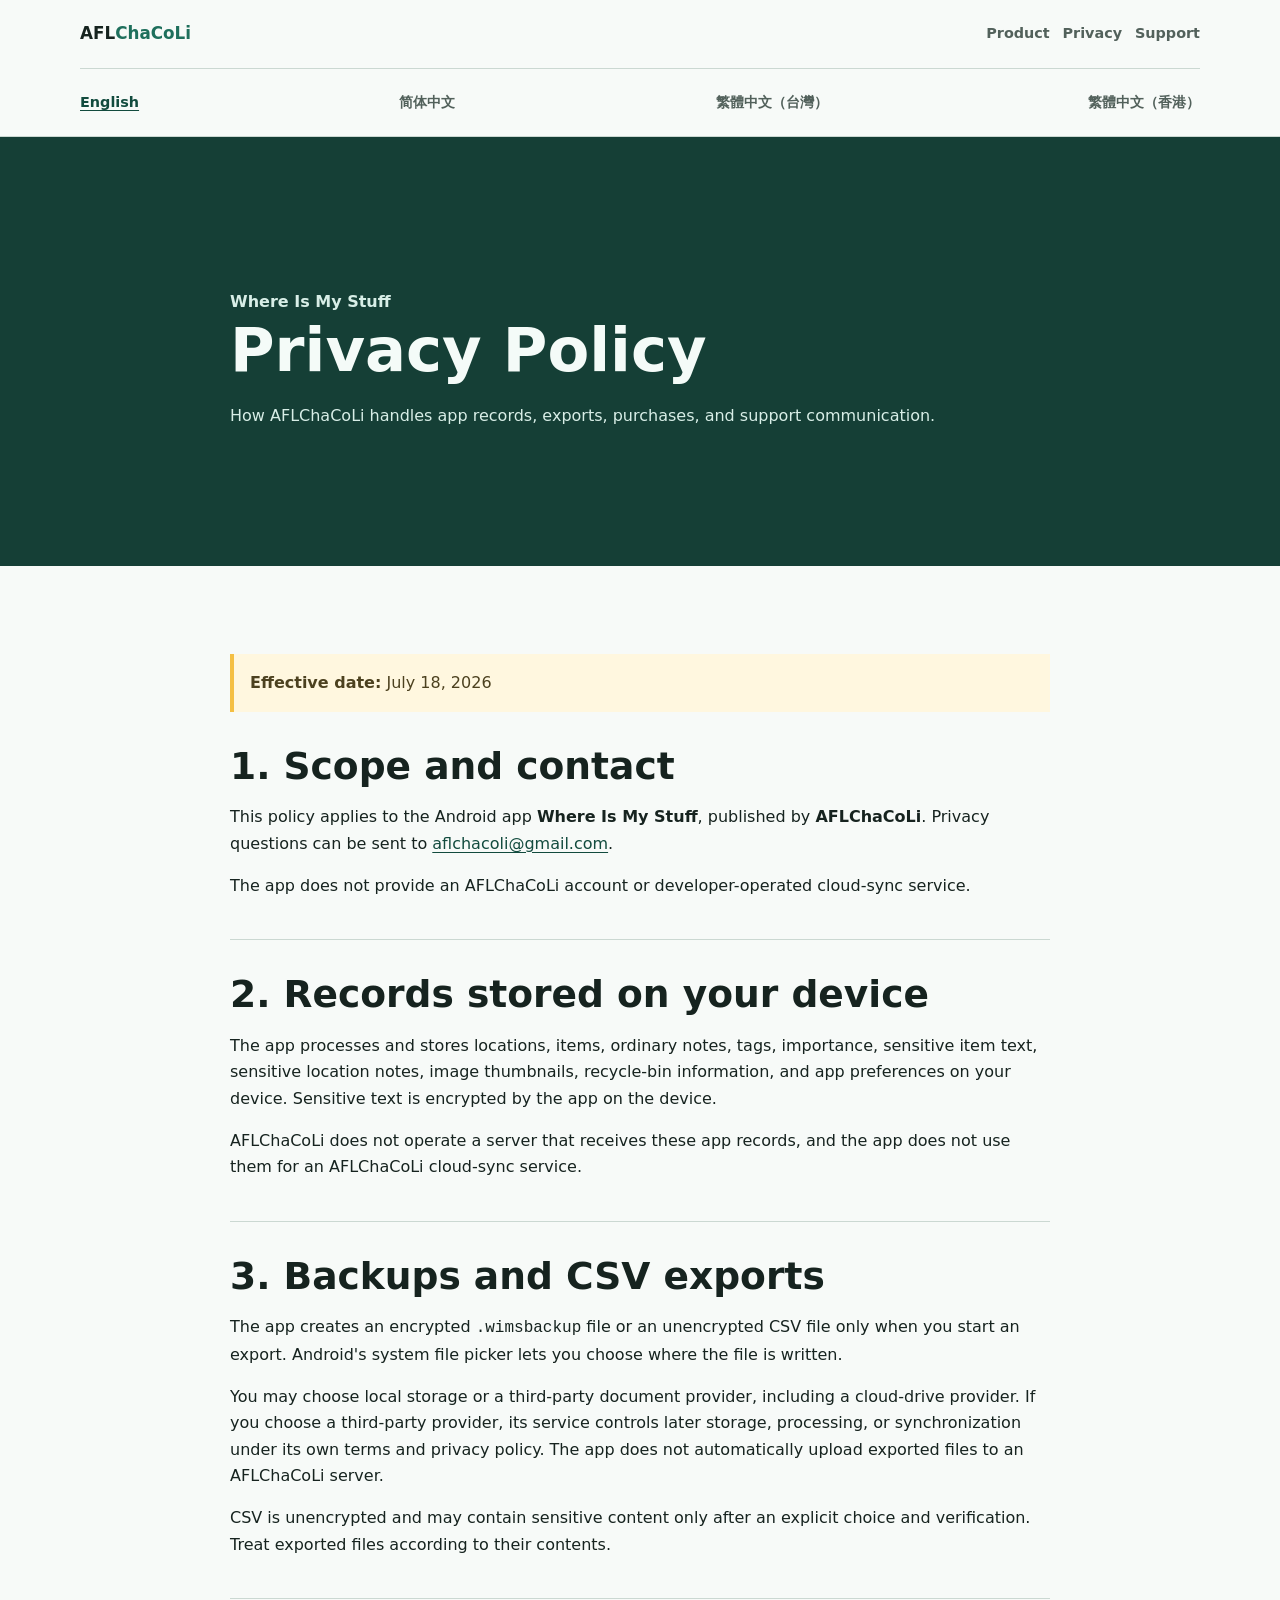
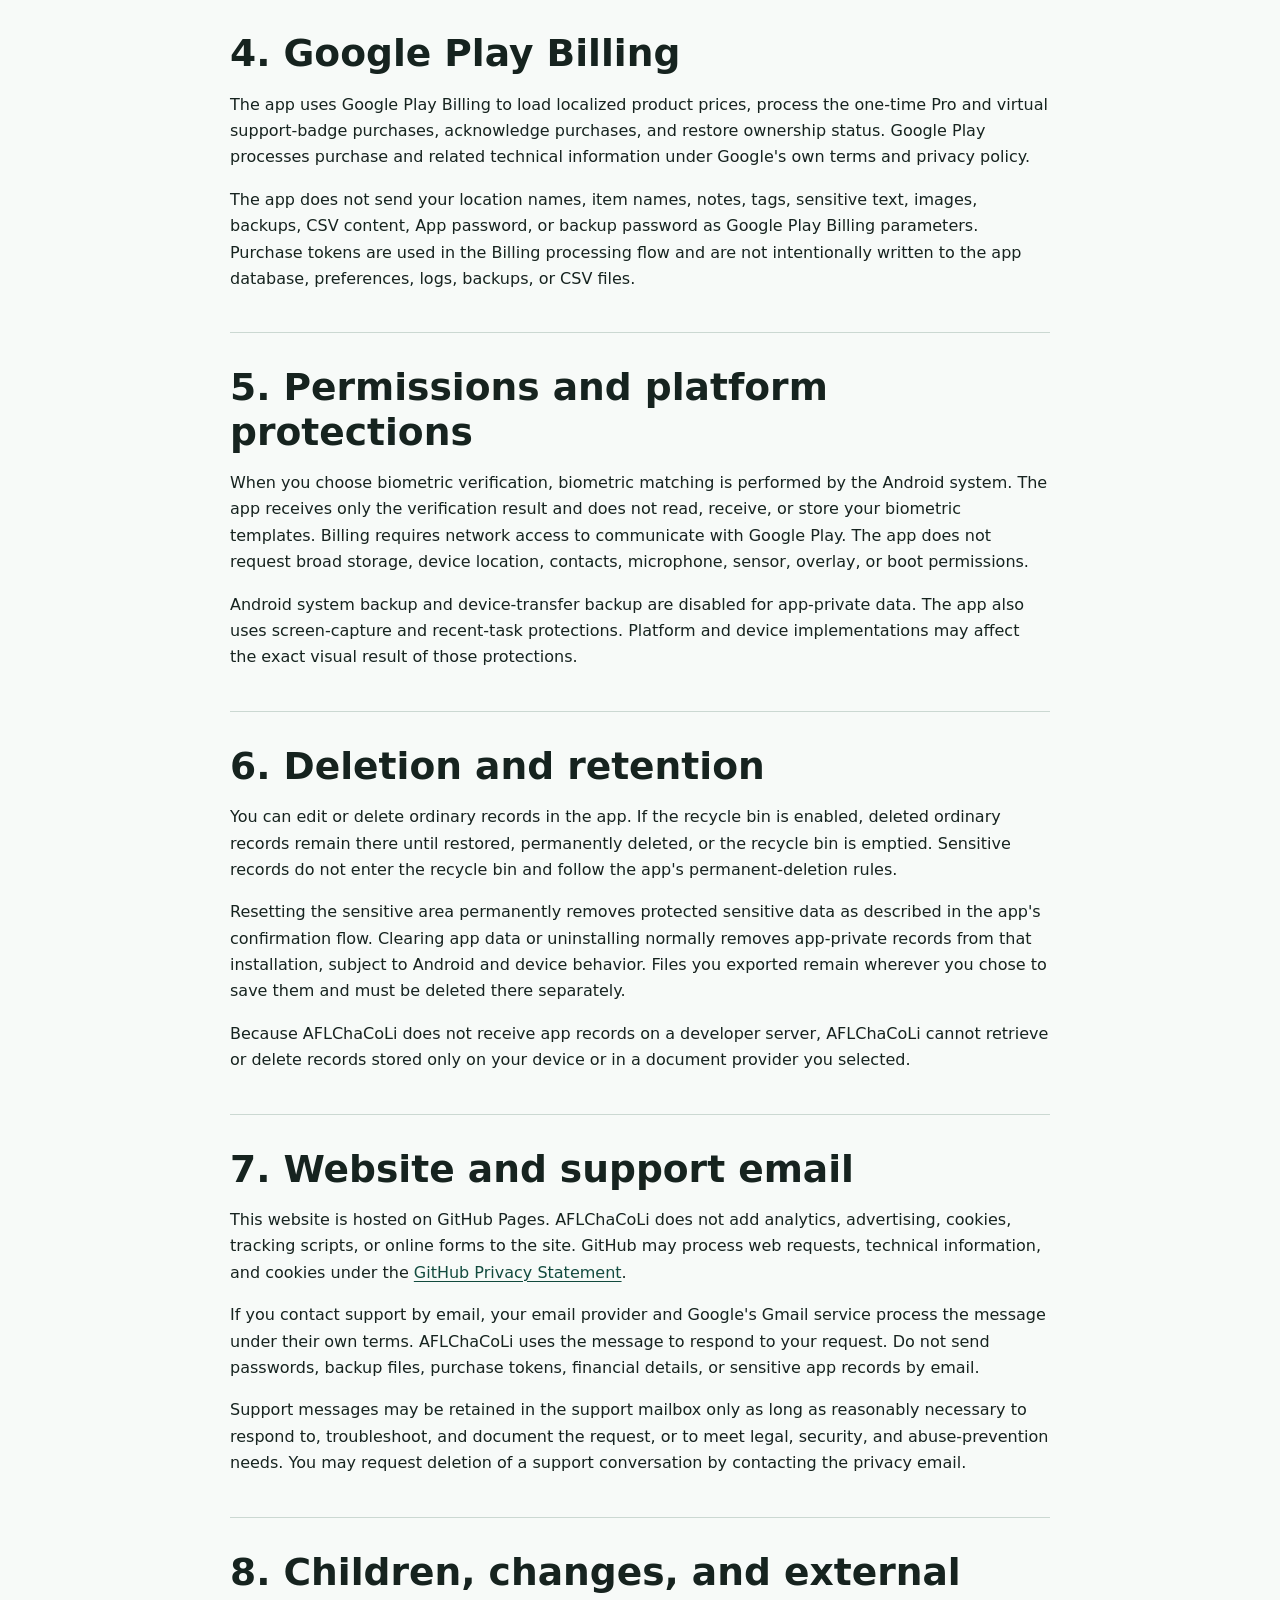
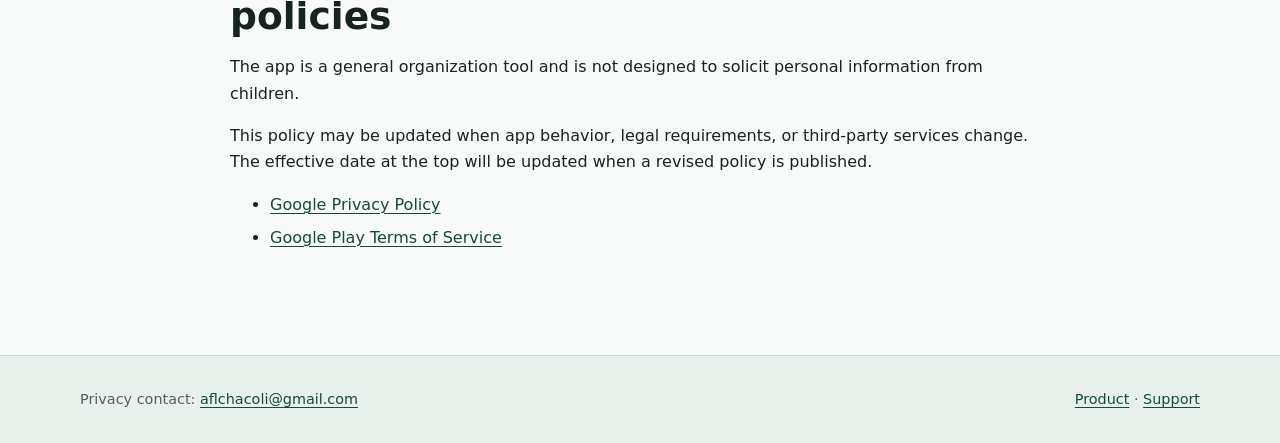
==== where-is-my-stuff/privacy/index.html @ 3d36f8be "site: publish AFLChaCoLi official website" ====
<!doctype html>
<html lang="en">
<head>
  <meta charset="utf-8">
  <meta name="viewport" content="width=device-width, initial-scale=1">
  <title>Privacy Policy — Where Is My Stuff</title>
  <meta name="description" content="Privacy policy for Where Is My Stuff by AFLChaCoLi.">
  <link rel="canonical" href="https://lzyfrank.github.io/aflchacoli/where-is-my-stuff/privacy/">
  <link rel="stylesheet" href="../../assets/site.css?v=20260718">
</head>
<body class="page">
  <article class="locale locale-en" id="en" lang="en">
    <a class="skip-link" href="#privacy-main-en">Skip to content</a>
    <header class="site-header"><div class="header-inner"><a class="wordmark" href="../../#en">AFL<span>ChaCoLi</span></a><nav class="site-nav" aria-label="Primary navigation"><a href="../#en">Product</a><a href="./#en">Privacy</a><a href="../support/#en">Support</a></nav></div><nav class="header-inner language-nav" aria-label="Language"><a href="#en" aria-current="true">English</a><a href="#zh-cn">简体中文</a><a href="#zh-tw">繁體中文（台灣）</a><a href="#zh-hk">繁體中文（香港）</a></nav></header>
    <main id="privacy-main-en" tabindex="-1"><div class="page-title"><div class="content narrow"><p class="eyebrow">Where Is My Stuff</p><h1>Privacy Policy</h1><p>How AFLChaCoLi handles app records, exports, purchases, and support communication.</p></div></div><div class="content narrow">
      <p class="policy-meta"><strong>Effective date:</strong> July 18, 2026</p>
      <section><h2>1. Scope and contact</h2><p>This policy applies to the Android app <strong>Where Is My Stuff</strong>, published by <strong>AFLChaCoLi</strong>. Privacy questions can be sent to <a href="mailto:aflchacoli@gmail.com">aflchacoli@gmail.com</a>.</p><p>The app does not provide an AFLChaCoLi account or developer-operated cloud-sync service.</p></section>
      <section><h2>2. Records stored on your device</h2><p>The app processes and stores locations, items, ordinary notes, tags, importance, sensitive item text, sensitive location notes, image thumbnails, recycle-bin information, and app preferences on your device. Sensitive text is encrypted by the app on the device.</p><p>AFLChaCoLi does not operate a server that receives these app records, and the app does not use them for an AFLChaCoLi cloud-sync service.</p></section>
      <section><h2>3. Backups and CSV exports</h2><p>The app creates an encrypted <code>.wimsbackup</code> file or an unencrypted CSV file only when you start an export. Android's system file picker lets you choose where the file is written.</p><p>You may choose local storage or a third-party document provider, including a cloud-drive provider. If you choose a third-party provider, its service controls later storage, processing, or synchronization under its own terms and privacy policy. The app does not automatically upload exported files to an AFLChaCoLi server.</p><p>CSV is unencrypted and may contain sensitive content only after an explicit choice and verification. Treat exported files according to their contents.</p></section>
      <section><h2>4. Google Play Billing</h2><p>The app uses Google Play Billing to load localized product prices, process the one-time Pro and virtual support-badge purchases, acknowledge purchases, and restore ownership status. Google Play processes purchase and related technical information under Google's own terms and privacy policy.</p><p>The app does not send your location names, item names, notes, tags, sensitive text, images, backups, CSV content, App password, or backup password as Google Play Billing parameters. Purchase tokens are used in the Billing processing flow and are not intentionally written to the app database, preferences, logs, backups, or CSV files.</p></section>
      <section><h2>5. Permissions and platform protections</h2><p>When you choose biometric verification, biometric matching is performed by the Android system. The app receives only the verification result and does not read, receive, or store your biometric templates. Billing requires network access to communicate with Google Play. The app does not request broad storage, device location, contacts, microphone, sensor, overlay, or boot permissions.</p><p>Android system backup and device-transfer backup are disabled for app-private data. The app also uses screen-capture and recent-task protections. Platform and device implementations may affect the exact visual result of those protections.</p></section>
      <section><h2>6. Deletion and retention</h2><p>You can edit or delete ordinary records in the app. If the recycle bin is enabled, deleted ordinary records remain there until restored, permanently deleted, or the recycle bin is emptied. Sensitive records do not enter the recycle bin and follow the app's permanent-deletion rules.</p><p>Resetting the sensitive area permanently removes protected sensitive data as described in the app's confirmation flow. Clearing app data or uninstalling normally removes app-private records from that installation, subject to Android and device behavior. Files you exported remain wherever you chose to save them and must be deleted there separately.</p><p>Because AFLChaCoLi does not receive app records on a developer server, AFLChaCoLi cannot retrieve or delete records stored only on your device or in a document provider you selected.</p></section>
      <section><h2>7. Website and support email</h2><p>This website is hosted on GitHub Pages. AFLChaCoLi does not add analytics, advertising, cookies, tracking scripts, or online forms to the site. GitHub may process web requests, technical information, and cookies under the <a href="https://docs.github.com/en/site-policy/privacy-policies/github-general-privacy-statement">GitHub Privacy Statement</a>.</p><p>If you contact support by email, your email provider and Google's Gmail service process the message under their own terms. AFLChaCoLi uses the message to respond to your request. Do not send passwords, backup files, purchase tokens, financial details, or sensitive app records by email.</p><p>Support messages may be retained in the support mailbox only as long as reasonably necessary to respond to, troubleshoot, and document the request, or to meet legal, security, and abuse-prevention needs. You may request deletion of a support conversation by contacting the privacy email.</p></section>
      <section><h2>8. Children, changes, and external policies</h2><p>The app is a general organization tool and is not designed to solicit personal information from children.</p><p>This policy may be updated when app behavior, legal requirements, or third-party services change. The effective date at the top will be updated when a revised policy is published.</p><ul><li><a href="https://policies.google.com/privacy">Google Privacy Policy</a></li><li><a href="https://play.google.com/about/play-terms/">Google Play Terms of Service</a></li></ul></section>
    </div></main>
    <footer class="site-footer"><div class="footer-inner"><p>Privacy contact: <a href="mailto:aflchacoli@gmail.com">aflchacoli@gmail.com</a></p><p><a href="../#en">Product</a> · <a href="../support/#en">Support</a></p></div></footer>
  </article>

  <article class="locale" id="zh-cn" lang="zh-CN">
    <a class="skip-link" href="#privacy-main-zh-cn">跳到正文</a>
    <header class="site-header"><div class="header-inner"><a class="wordmark" href="../../#zh-cn">AFL<span>ChaCoLi</span></a><nav class="site-nav" aria-label="主导航"><a href="../#zh-cn">产品</a><a href="./#zh-cn">隐私政策</a><a href="../support/#zh-cn">支持</a></nav></div><nav class="header-inner language-nav" aria-label="语言"><a href="#en">English</a><a href="#zh-cn" aria-current="true">简体中文</a><a href="#zh-tw">繁體中文（台灣）</a><a href="#zh-hk">繁體中文（香港）</a></nav></header>
    <main id="privacy-main-zh-cn" tabindex="-1"><div class="page-title"><div class="content narrow"><p class="eyebrow">东西放哪了</p><h1>隐私政策</h1><p>AFLChaCoLi 如何处理 App 记录、文件导出、购买和支持邮件。</p></div></div><div class="content narrow">
      <p class="policy-meta"><strong>生效日期：</strong>2026 年 7 月 18 日</p>
      <section><h2>1. 适用范围与联系方式</h2><p>本政策适用于由 <strong>AFLChaCoLi</strong> 发布的 Android App <strong>“东西放哪了”</strong>。隐私问题请发送至 <a href="mailto:aflchacoli@gmail.com">aflchacoli@gmail.com</a>。</p><p>本 App 不提供 AFLChaCoLi 账号或开发者自建云同步服务。</p></section>
      <section><h2>2. 保存在设备上的记录</h2><p>App 在你的设备上处理和保存位置、条目、普通备注、标签、重要程度、敏感条目正文、敏感位置备注、图片缩略图、回收站信息和 App 偏好。敏感文字由 App 在设备上加密。</p><p>AFLChaCoLi 不运营用于接收这些 App 记录的服务器，App 也不会将这些记录用于 AFLChaCoLi 自有云同步。</p></section>
      <section><h2>3. 备份与 CSV 导出</h2><p>只有在你主动发起导出时，App 才会创建加密的 <code>.wimsbackup</code> 文件或未加密的 CSV 文件，并通过 Android 系统文件选择器让你指定保存位置。</p><p>你可以选择本机存储，也可以选择云盘等第三方文档提供程序。选择第三方提供程序后，文件后续的保存、处理或同步由该服务按照其条款和隐私政策负责。App 不会自动将导出文件上传到 AFLChaCoLi 服务器。</p><p>CSV 未加密；只有在你主动选择并完成验证后，CSV 才可能包含敏感内容。请根据文件内容妥善保管。</p></section>
      <section><h2>4. Google Play Billing</h2><p>App 使用 Google Play Billing 查询本地化商品价格、处理 Pro 和虚拟支持徽章的一次性购买、确认购买以及恢复所有权。购买和相关技术信息由 Google Play 按照 Google 自身条款和隐私政策处理。</p><p>App 不会把位置名称、条目名称、备注、标签、敏感文字、图片、备份、CSV、App 密码或备份密码作为 Google Play Billing 参数发送。purchase token 仅用于 Billing 处理流程，不会被 App 主动写入数据库、偏好、日志、备份或 CSV。</p></section>
      <section><h2>5. 权限与平台保护</h2><p>当你选择生物识别验证时，生物特征匹配由 Android 系统处理。App 只接收验证结果，不读取、接收或保存你的生物特征模板。Billing 需要网络连接与 Google Play 通信。App 不请求全盘存储、设备位置、通讯录、麦克风、传感器、悬浮窗或开机启动权限。</p><p>App 私有数据的 Android 系统备份和设备转移备份已关闭。App 也使用屏幕捕获和最近任务保护；具体视觉效果可能受到 Android 和设备实现影响。</p></section>
      <section><h2>6. 删除与保留</h2><p>你可以在 App 内编辑或删除普通记录。启用回收站时，已删除普通记录会保留到恢复、永久删除或清空回收站。敏感记录不进入回收站，并遵循 App 当前的永久删除规则。</p><p>重置敏感区会按照确认流程永久移除受保护的敏感数据。清除 App 数据或卸载 App 通常会移除该安装中的 App 私有记录，具体仍受 Android 和设备行为影响。已导出的文件会继续保存在你选择的位置，需要在对应位置单独删除。</p><p>由于 AFLChaCoLi 不在开发者服务器接收 App 记录，因此无法读取或删除只保存在你的设备或所选文档提供程序中的记录。</p></section>
      <section><h2>7. 网站与支持邮件</h2><p>本网站托管于 GitHub Pages。AFLChaCoLi 不在网站中添加分析工具、广告、Cookie、追踪脚本或在线表单。GitHub 可能按照 <a href="https://docs.github.com/en/site-policy/privacy-policies/github-general-privacy-statement">GitHub 隐私声明</a>处理网页请求、技术信息和 Cookie。</p><p>如果你通过邮件联系支持，你的邮件服务商和 Google 的 Gmail 服务会按照各自条款处理邮件。AFLChaCoLi 仅将邮件用于回复请求。请不要通过邮件发送密码、备份文件、purchase token、财务资料或敏感 App 记录。</p><p>支持邮件可能仅在合理必要的期限内保留在支持邮箱中，用于回复、排查和记录该请求，或满足法律、安全及防止滥用方面的需要。你可以通过隐私联系邮箱申请删除支持邮件会话。</p></section>
      <section><h2>8. 儿童、政策更新与外部政策</h2><p>本 App 是通用整理工具，不用于主动收集儿童个人信息。</p><p>当 App 行为、法律要求或第三方服务发生变化时，本政策可能更新；发布修订版时会同步更新生效日期。</p><ul><li><a href="https://policies.google.com/privacy">Google 隐私权政策</a></li><li><a href="https://play.google.com/about/play-terms/">Google Play 服务条款</a></li></ul></section>
    </div></main><footer class="site-footer"><div class="footer-inner"><p>隐私联系：<a href="mailto:aflchacoli@gmail.com">aflchacoli@gmail.com</a></p><p><a href="../#zh-cn">产品</a> · <a href="../support/#zh-cn">支持</a></p></div></footer>
  </article>

  <article class="locale" id="zh-tw" lang="zh-TW">
    <a class="skip-link" href="#privacy-main-zh-tw">跳至主要內容</a>
    <header class="site-header"><div class="header-inner"><a class="wordmark" href="../../#zh-tw">AFL<span>ChaCoLi</span></a><nav class="site-nav" aria-label="主要導覽"><a href="../#zh-tw">產品</a><a href="./#zh-tw">隱私權政策</a><a href="../support/#zh-tw">支援</a></nav></div><nav class="header-inner language-nav" aria-label="語言"><a href="#en">English</a><a href="#zh-cn">简体中文</a><a href="#zh-tw" aria-current="true">繁體中文（台灣）</a><a href="#zh-hk">繁體中文（香港）</a></nav></header>
    <main id="privacy-main-zh-tw" tabindex="-1"><div class="page-title"><div class="content narrow"><p class="eyebrow">東西放哪了</p><h1>隱私權政策</h1><p>AFLChaCoLi 如何處理 App 記錄、檔案匯出、購買與支援郵件。</p></div></div><div class="content narrow">
      <p class="policy-meta"><strong>生效日期：</strong>2026 年 7 月 18 日</p>
      <section><h2>1. 適用範圍與聯絡方式</h2><p>本政策適用於由 <strong>AFLChaCoLi</strong> 發布的 Android App <strong>「東西放哪了」</strong>。隱私問題請寄至 <a href="mailto:aflchacoli@gmail.com">aflchacoli@gmail.com</a>。</p><p>本 App 不提供 AFLChaCoLi 帳號或開發者自建雲端同步服務。</p></section>
      <section><h2>2. 儲存於裝置上的記錄</h2><p>App 在你的裝置上處理及儲存位置、項目、一般備註、標籤、重要程度、敏感項目文字、敏感位置備註、圖片縮圖、回收筒資訊與 App 偏好。敏感文字由 App 在裝置上加密。</p><p>AFLChaCoLi 不營運用來接收這些 App 記錄的伺服器，App 也不會將記錄用於 AFLChaCoLi 自有雲端同步。</p></section>
      <section><h2>3. 備份與 CSV 匯出</h2><p>僅在你主動開始匯出時，App 才會建立加密的 <code>.wimsbackup</code> 檔案或未加密的 CSV，並透過 Android 系統檔案選擇器讓你指定儲存位置。</p><p>你可以選擇本機儲存空間或雲端硬碟等第三方文件提供者。選擇第三方提供者後，檔案後續的儲存、處理或同步由該服務依其條款與隱私權政策負責。App 不會自動把匯出檔案上傳至 AFLChaCoLi 伺服器。</p><p>CSV 未加密；只有在你主動選擇並完成驗證後，才可能包含敏感內容。請依檔案內容妥善保管。</p></section>
      <section><h2>4. Google Play Billing</h2><p>App 使用 Google Play Billing 查詢在地化商品價格、處理 Pro 與虛擬支援徽章的一次性購買、確認購買及恢復所有權。購買與相關技術資訊由 Google Play 依 Google 自身條款與隱私權政策處理。</p><p>App 不會將位置名稱、項目名稱、備註、標籤、敏感文字、圖片、備份、CSV、App 密碼或備份密碼作為 Google Play Billing 參數傳送。purchase token 僅用於 Billing 處理流程，不會由 App 主動寫入資料庫、偏好、日誌、備份或 CSV。</p></section>
      <section><h2>5. 權限與平台保護</h2><p>當你選擇生物辨識驗證時，生物特徵比對由 Android 系統處理。App 僅接收驗證結果，不會讀取、接收或儲存你的生物特徵範本。Billing 需要網路連線與 Google Play 通訊。App 不要求完整儲存空間、裝置位置、聯絡人、麥克風、感測器、浮動視窗或開機啟動權限。</p><p>App 私有資料的 Android 系統備份與裝置轉移備份已停用。App 也使用螢幕擷取與最近任務保護；實際視覺結果可能受到 Android 與裝置實作影響。</p></section>
      <section><h2>6. 刪除與保留</h2><p>你可以在 App 內編輯或刪除一般記錄。啟用回收筒時，已刪除的一般記錄會保留至恢復、永久刪除或清空回收筒。敏感記錄不會進入回收筒，並依 App 現有永久刪除規則處理。</p><p>重設敏感區會依確認流程永久移除受保護的敏感資料。清除 App 資料或解除安裝通常會移除該安裝中的 App 私有記錄，仍以 Android 與裝置行為為準。已匯出的檔案會保留在你選擇的位置，必須另外刪除。</p><p>由於 AFLChaCoLi 不在開發者伺服器接收 App 記錄，因此無法讀取或刪除僅儲存在你的裝置或所選文件提供者中的記錄。</p></section>
      <section><h2>7. 網站與支援郵件</h2><p>本網站託管於 GitHub Pages。AFLChaCoLi 不在網站中加入分析工具、廣告、Cookie、追蹤指令碼或線上表單。GitHub 可能依 <a href="https://docs.github.com/en/site-policy/privacy-policies/github-general-privacy-statement">GitHub 隱私權聲明</a>處理網頁請求、技術資訊與 Cookie。</p><p>若你透過電子郵件聯絡支援，你的郵件服務商與 Google 的 Gmail 服務會依各自條款處理郵件。AFLChaCoLi 僅將郵件用於回覆要求。請勿透過郵件傳送密碼、備份檔、purchase token、財務資料或敏感 App 記錄。</p><p>支援郵件可能僅在合理必要的期間內保留於支援信箱，用於回覆、排除問題及記錄該要求，或滿足法律、安全與防止濫用的需要。你可以透過隱私聯絡信箱要求刪除支援郵件往來。</p></section>
      <section><h2>8. 兒童、政策更新與外部政策</h2><p>本 App 是一般整理工具，不用於主動蒐集兒童個人資訊。</p><p>當 App 行為、法律要求或第三方服務變更時，本政策可能更新；發布修訂版本時會同步更新生效日期。</p><ul><li><a href="https://policies.google.com/privacy">Google 隱私權政策</a></li><li><a href="https://play.google.com/about/play-terms/">Google Play 服務條款</a></li></ul></section>
    </div></main><footer class="site-footer"><div class="footer-inner"><p>隱私聯絡：<a href="mailto:aflchacoli@gmail.com">aflchacoli@gmail.com</a></p><p><a href="../#zh-tw">產品</a> · <a href="../support/#zh-tw">支援</a></p></div></footer>
  </article>

  <article class="locale" id="zh-hk" lang="zh-HK">
    <a class="skip-link" href="#privacy-main-zh-hk">跳至主要內容</a>
    <header class="site-header"><div class="header-inner"><a class="wordmark" href="../../#zh-hk">AFL<span>ChaCoLi</span></a><nav class="site-nav" aria-label="主要導覽"><a href="../#zh-hk">產品</a><a href="./#zh-hk">私隱政策</a><a href="../support/#zh-hk">支援</a></nav></div><nav class="header-inner language-nav" aria-label="語言"><a href="#en">English</a><a href="#zh-cn">简体中文</a><a href="#zh-tw">繁體中文（台灣）</a><a href="#zh-hk" aria-current="true">繁體中文（香港）</a></nav></header>
    <main id="privacy-main-zh-hk" tabindex="-1"><div class="page-title"><div class="content narrow"><p class="eyebrow">東西放哪了</p><h1>私隱政策</h1><p>AFLChaCoLi 如何處理 App 記錄、檔案匯出、購買及支援電郵。</p></div></div><div class="content narrow">
      <p class="policy-meta"><strong>生效日期：</strong>2026 年 7 月 18 日</p>
      <section><h2>1. 適用範圍及聯絡方式</h2><p>本政策適用於由 <strong>AFLChaCoLi</strong> 發佈的 Android App <strong>「東西放哪了」</strong>。私隱問題請電郵至 <a href="mailto:aflchacoli@gmail.com">aflchacoli@gmail.com</a>。</p><p>本 App 不提供 AFLChaCoLi 帳戶或開發者自建雲端同步服務。</p></section>
      <section><h2>2. 儲存於裝置上的記錄</h2><p>App 在你的裝置上處理及儲存位置、項目、一般備註、標籤、重要程度、敏感項目文字、敏感位置備註、圖片縮圖、回收站資料及 App 偏好。敏感文字由 App 在裝置上加密。</p><p>AFLChaCoLi 不營運用作接收這些 App 記錄的伺服器，App 亦不會將記錄用作 AFLChaCoLi 自有雲端同步。</p></section>
      <section><h2>3. 備份及 CSV 匯出</h2><p>只在你主動開始匯出時，App 才會建立加密的 <code>.wimsbackup</code> 檔案或未加密的 CSV，並透過 Android 系統檔案選擇器讓你指定儲存位置。</p><p>你可以選擇本機儲存空間或雲端硬碟等第三方文件提供者。選擇第三方提供者後，檔案其後的儲存、處理或同步由該服務按其條款及私隱政策負責。App 不會自動把匯出檔案上載至 AFLChaCoLi 伺服器。</p><p>CSV 並未加密；只有在你主動選擇並完成驗證後，才可能包含敏感內容。請按檔案內容妥善保管。</p></section>
      <section><h2>4. Google Play Billing</h2><p>App 使用 Google Play Billing 查詢本地化商品價格、處理 Pro 及虛擬支援徽章的一次性購買、確認購買及恢復所有權。購買及相關技術資料由 Google Play 按 Google 自身條款及私隱政策處理。</p><p>App 不會將位置名稱、項目名稱、備註、標籤、敏感文字、圖片、備份、CSV、App 密碼或備份密碼作為 Google Play Billing 參數傳送。purchase token 只用於 Billing 處理流程，不會由 App 主動寫入資料庫、偏好、日誌、備份或 CSV。</p></section>
      <section><h2>5. 權限及平台保護</h2><p>當你選擇生物識別驗證時，生物特徵比對由 Android 系統處理。App 只接收驗證結果，不會讀取、接收或儲存你的生物特徵範本。Billing 需要網絡連線與 Google Play 通訊。App 不要求完整儲存空間、裝置位置、聯絡人、咪高峰、感應器、浮動視窗或開機啟動權限。</p><p>App 私有資料的 Android 系統備份及裝置轉移備份已停用。App 亦使用螢幕擷取及最近任務保護；實際視覺結果可能受 Android 及裝置實作影響。</p></section>
      <section><h2>6. 刪除及保留</h2><p>你可以在 App 內編輯或刪除一般記錄。啟用回收站時，已刪除的一般記錄會保留至恢復、永久刪除或清空回收站。敏感記錄不會進入回收站，並按 App 現有永久刪除規則處理。</p><p>重設敏感區會按確認流程永久移除受保護的敏感資料。清除 App 資料或解除安裝一般會移除該安裝中的 App 私有記錄，仍以 Android 及裝置行為為準。已匯出的檔案會保留在你選擇的位置，必須另外刪除。</p><p>由於 AFLChaCoLi 不在開發者伺服器接收 App 記錄，因此無法讀取或刪除只儲存在你的裝置或所選文件提供者中的記錄。</p></section>
      <section><h2>7. 網站及支援電郵</h2><p>本網站託管於 GitHub Pages。AFLChaCoLi 不在網站加入分析工具、廣告、Cookie、追蹤程式或網上表格。GitHub 可能按 <a href="https://docs.github.com/en/site-policy/privacy-policies/github-general-privacy-statement">GitHub 私隱聲明</a>處理網頁請求、技術資料及 Cookie。</p><p>如你透過電郵聯絡支援，你的電郵服務商及 Google 的 Gmail 服務會按各自條款處理郵件。AFLChaCoLi 只會將郵件用作回覆要求。請勿透過電郵傳送密碼、備份檔、purchase token、財務資料或敏感 App 記錄。</p><p>支援電郵可能只會在合理所需的期間內保留於支援郵箱，用作回覆、排查及記錄該要求，或滿足法律、安全及防止濫用的需要。你可以透過私隱聯絡電郵要求刪除支援電郵對話。</p></section>
      <section><h2>8. 兒童、政策更新及外部政策</h2><p>本 App 是一般整理工具，不用作主動收集兒童個人資料。</p><p>當 App 行為、法律要求或第三方服務變更時，本政策可能更新；發佈修訂版本時會同步更新生效日期。</p><ul><li><a href="https://policies.google.com/privacy">Google 私隱政策</a></li><li><a href="https://play.google.com/about/play-terms/">Google Play 服務條款</a></li></ul></section>
    </div></main><footer class="site-footer"><div class="footer-inner"><p>私隱聯絡：<a href="mailto:aflchacoli@gmail.com">aflchacoli@gmail.com</a></p><p><a href="../#zh-hk">產品</a> · <a href="../support/#zh-hk">支援</a></p></div></footer>
  </article>
</body>
</html>
---- assets/site.css ----
:root {
  color-scheme: light;
  --ink: #16231f;
  --muted: #52615b;
  --brand: #1e6f5c;
  --brand-strong: #124b3e;
  --brand-soft: #d9f0e8;
  --surface: #ffffff;
  --surface-alt: #eef5f2;
  --line: #cbd8d2;
  --accent: #f4bf43;
  --sensitive: #6e5a92;
  --danger: #a92626;
  --shadow: 0 12px 32px rgba(16, 54, 44, 0.13);
}

* {
  box-sizing: border-box;
}

html {
  scroll-behavior: smooth;
}

body {
  margin: 0;
  background: #f7faf8;
  color: var(--ink);
  font-family: Inter, ui-sans-serif, system-ui, -apple-system, BlinkMacSystemFont, "Segoe UI", sans-serif;
  font-size: 16px;
  line-height: 1.65;
  letter-spacing: 0;
}

a {
  color: var(--brand-strong);
  text-decoration-thickness: 1px;
  text-underline-offset: 0.2em;
}

a:hover {
  color: var(--brand);
}

img {
  display: block;
  max-width: 100%;
}

.skip-link {
  position: absolute;
  top: -5rem;
  left: 1rem;
  z-index: 10;
  background: var(--surface);
  padding: 0.65rem 0.9rem;
  border: 2px solid var(--brand);
}

.skip-link:focus {
  top: 1rem;
}

.locale {
  display: none;
}

.locale-en {
  display: block;
}

.locale:target {
  display: block;
}

.locale:has(> main:target) {
  display: block;
}

.page:has(.locale:target) .locale-en:not(:target) {
  display: none;
}

.page:has(.locale > main:target) .locale-en:not(:has(> main:target)) {
  display: none;
}

.site-header {
  background: rgba(247, 250, 248, 0.96);
  border-bottom: 1px solid var(--line);
}

.header-inner,
.content,
.footer-inner {
  width: min(1120px, calc(100% - 2rem));
  margin-inline: auto;
}

.header-inner {
  min-height: 68px;
  display: flex;
  align-items: center;
  justify-content: space-between;
  gap: 1rem;
}

.wordmark {
  color: var(--ink);
  font-size: 1.05rem;
  font-weight: 760;
  text-decoration: none;
  white-space: nowrap;
}

.wordmark span {
  color: var(--brand);
}

.site-nav,
.language-nav {
  display: flex;
  align-items: center;
  flex-wrap: wrap;
  gap: 0.25rem 0.8rem;
}

.site-nav a,
.language-nav a {
  color: var(--muted);
  font-size: 0.9rem;
  font-weight: 650;
  text-decoration: none;
}

.language-nav {
  padding-block: 0.7rem;
  border-top: 1px solid var(--line);
}

.language-nav a[aria-current="true"] {
  color: var(--brand-strong);
  text-decoration: underline;
}

.hero {
  position: relative;
  min-height: min(680px, 78vh);
  overflow: hidden;
  background: #153f36;
  color: #f4fbf8;
}

.hero-inner {
  position: relative;
  z-index: 1;
  width: min(1120px, calc(100% - 2rem));
  min-height: inherit;
  margin-inline: auto;
  padding: clamp(4rem, 9vw, 7rem) 0 5rem;
  display: flex;
  flex-direction: column;
  justify-content: center;
  align-items: flex-start;
}

.hero-copy {
  width: min(650px, 64%);
}

.hero-art {
  position: absolute;
  right: clamp(-4rem, 2vw, 1rem);
  bottom: clamp(-3rem, -1vw, -1rem);
  width: clamp(300px, 41vw, 520px);
  aspect-ratio: 1;
  object-fit: cover;
  border-radius: 8px;
  box-shadow: var(--shadow);
}

.eyebrow {
  margin: 0 0 0.75rem;
  color: #a9e7d5;
  font-weight: 760;
}

h1,
h2,
h3 {
  margin-top: 0;
  line-height: 1.18;
  letter-spacing: 0;
}

h1 {
  margin-bottom: 1rem;
  font-size: clamp(2.4rem, 6vw, 4.9rem);
  font-weight: 820;
}

h2 {
  margin-bottom: 1rem;
  font-size: clamp(1.65rem, 3vw, 2.35rem);
}

h3 {
  margin-bottom: 0.55rem;
  font-size: 1.08rem;
}

.hero p {
  max-width: 62ch;
  margin: 0 0 1.5rem;
  color: #d8eee7;
  font-size: clamp(1.03rem, 2vw, 1.24rem);
}

.actions {
  display: flex;
  flex-wrap: wrap;
  gap: 0.75rem;
}

.button {
  display: inline-flex;
  min-height: 46px;
  align-items: center;
  justify-content: center;
  padding: 0.65rem 1rem;
  border: 1px solid transparent;
  border-radius: 6px;
  background: var(--accent);
  color: #2e2409;
  font-weight: 760;
  text-decoration: none;
}

.button.secondary {
  border-color: #8ab9aa;
  background: transparent;
  color: #f4fbf8;
}

.content {
  padding-block: clamp(3rem, 7vw, 5.5rem);
}

.content.narrow {
  width: min(820px, calc(100% - 2rem));
}

.section-band {
  background: var(--surface-alt);
  border-block: 1px solid var(--line);
}

.lede {
  max-width: 72ch;
  color: var(--muted);
  font-size: 1.08rem;
}

.feature-grid,
.link-grid,
.principle-grid {
  display: grid;
  grid-template-columns: repeat(3, minmax(0, 1fr));
  gap: 1rem;
  margin-top: 2rem;
}

.feature,
.link-card,
.principle {
  min-width: 0;
  padding: 1.25rem;
  border: 1px solid var(--line);
  border-radius: 6px;
  background: var(--surface);
}

.feature::before,
.principle::before {
  content: "";
  display: block;
  width: 2.4rem;
  height: 0.28rem;
  margin-bottom: 1rem;
  border-radius: 2px;
  background: var(--brand);
}

.feature.sensitive::before {
  background: var(--sensitive);
}

.feature.warning::before {
  background: var(--accent);
}

.feature p,
.link-card p,
.principle p {
  margin: 0;
  color: var(--muted);
}

.link-card {
  display: block;
  color: inherit;
  text-decoration: none;
}

.link-card:hover {
  border-color: var(--brand);
  color: inherit;
}

.page-title {
  padding: 4rem 0 3rem;
  background: #153f36;
  color: #f4fbf8;
}

.page-title h1 {
  max-width: 900px;
  font-size: clamp(2.1rem, 5vw, 3.8rem);
}

.page-title p {
  max-width: 70ch;
  margin: 0;
  color: #d8eee7;
}

.policy-meta {
  margin: 0 0 2rem;
  padding: 1rem;
  border-left: 4px solid var(--accent);
  background: #fff7df;
  color: #4c411f;
}

.content section + section {
  margin-top: 2.5rem;
  padding-top: 2rem;
  border-top: 1px solid var(--line);
}

.content li + li {
  margin-top: 0.4rem;
}

.callout {
  margin-top: 2rem;
  padding: 1.25rem;
  border: 1px solid #b7d5ca;
  border-radius: 6px;
  background: var(--brand-soft);
}

.callout p:last-child {
  margin-bottom: 0;
}

.site-footer {
  border-top: 1px solid var(--line);
  background: #e8f0ec;
}

.footer-inner {
  padding-block: 2rem;
  display: flex;
  align-items: flex-start;
  justify-content: space-between;
  gap: 1rem;
  color: var(--muted);
  font-size: 0.9rem;
}

.footer-inner p {
  margin: 0;
}

@media (max-width: 840px) {
  .header-inner,
  .footer-inner {
    align-items: flex-start;
    flex-direction: column;
    padding-block: 0.9rem;
  }

  .hero {
    min-height: 700px;
  }

  .hero-inner {
    justify-content: flex-start;
  }

  .hero-copy {
    width: 100%;
  }

  .hero-art {
    right: 1rem;
    bottom: -3rem;
    width: min(72vw, 390px);
    opacity: 0.88;
  }

  .feature-grid,
  .link-grid,
  .principle-grid {
    grid-template-columns: 1fr;
  }
}

@media (max-width: 480px) {
  body {
    font-size: 15px;
  }

  .header-inner,
  .content,
  .footer-inner,
  .hero-inner {
    width: min(100% - 1.25rem, 1120px);
  }

  .site-nav,
  .language-nav {
    gap: 0.35rem 0.7rem;
  }

  .hero {
    min-height: 670px;
  }

  .hero-art {
    right: -1.2rem;
    width: 82vw;
  }
}

@media (prefers-reduced-motion: reduce) {
  html {
    scroll-behavior: auto;
  }
}
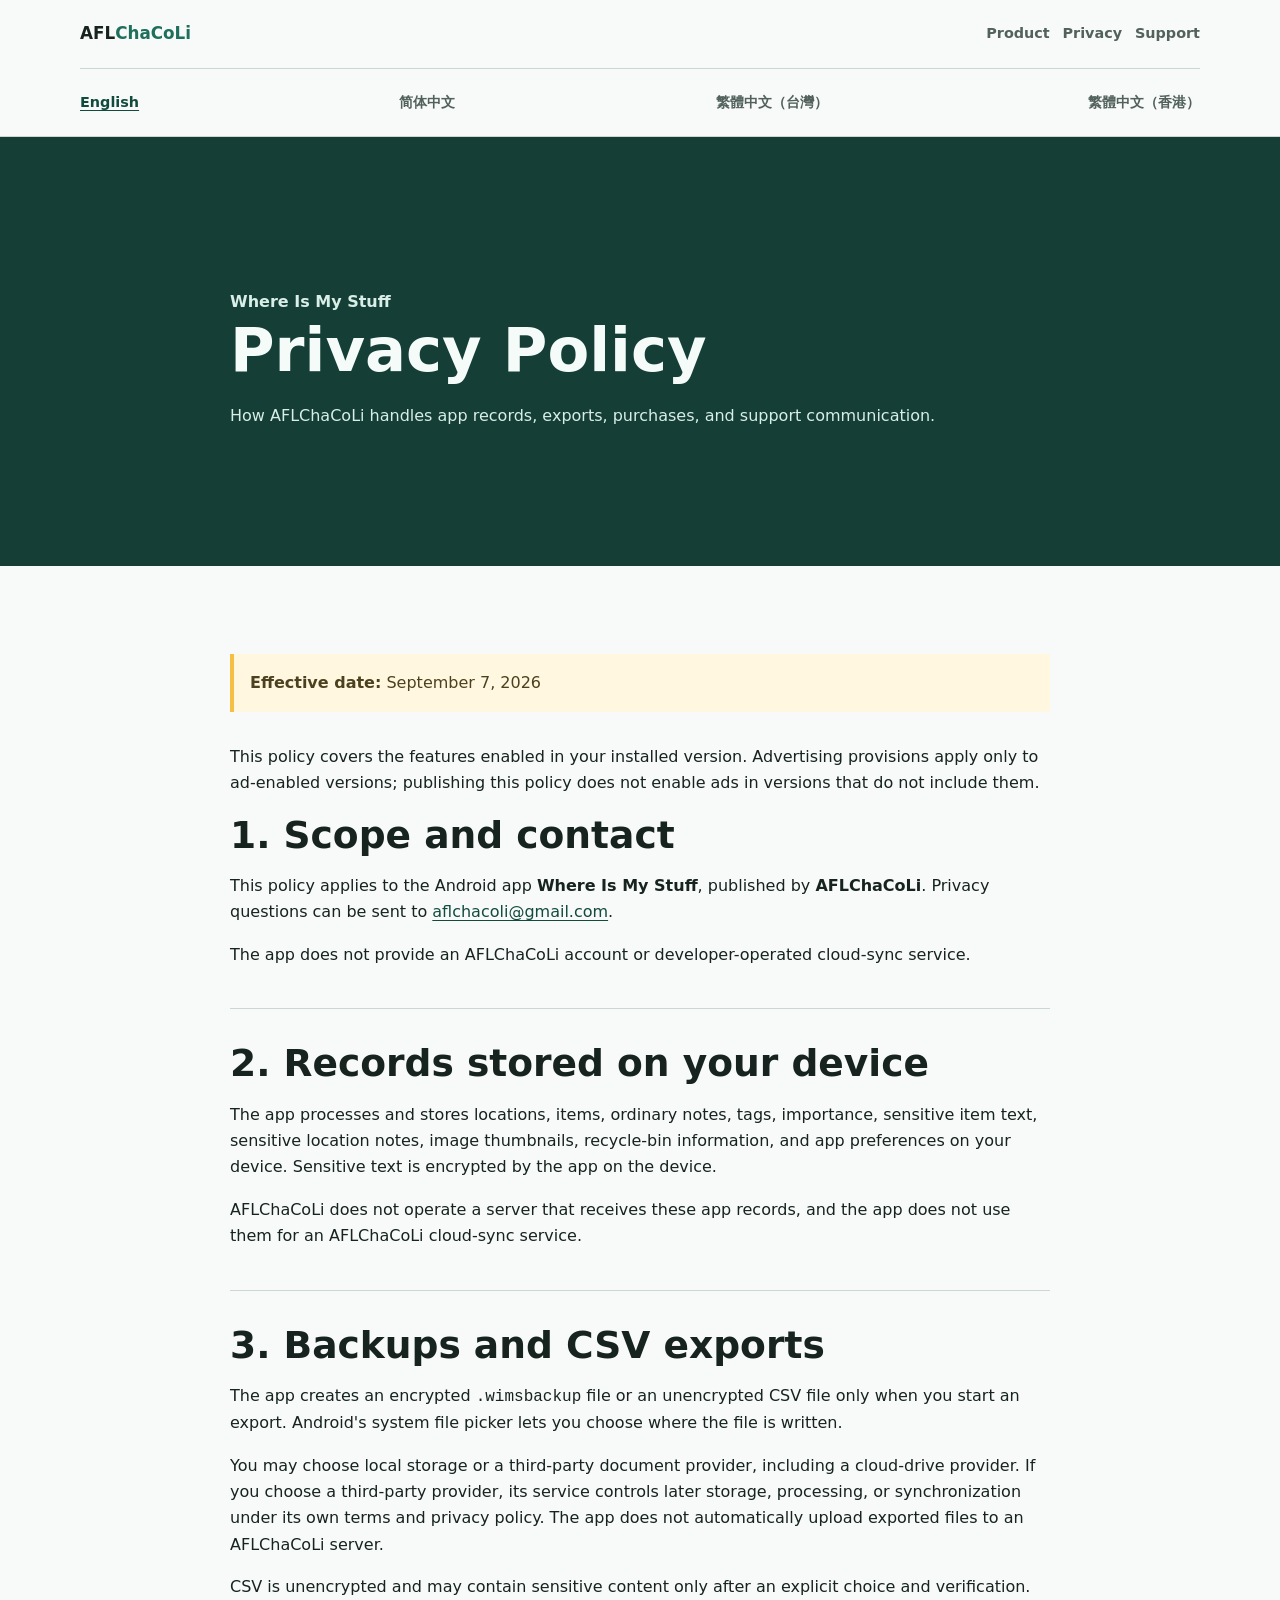
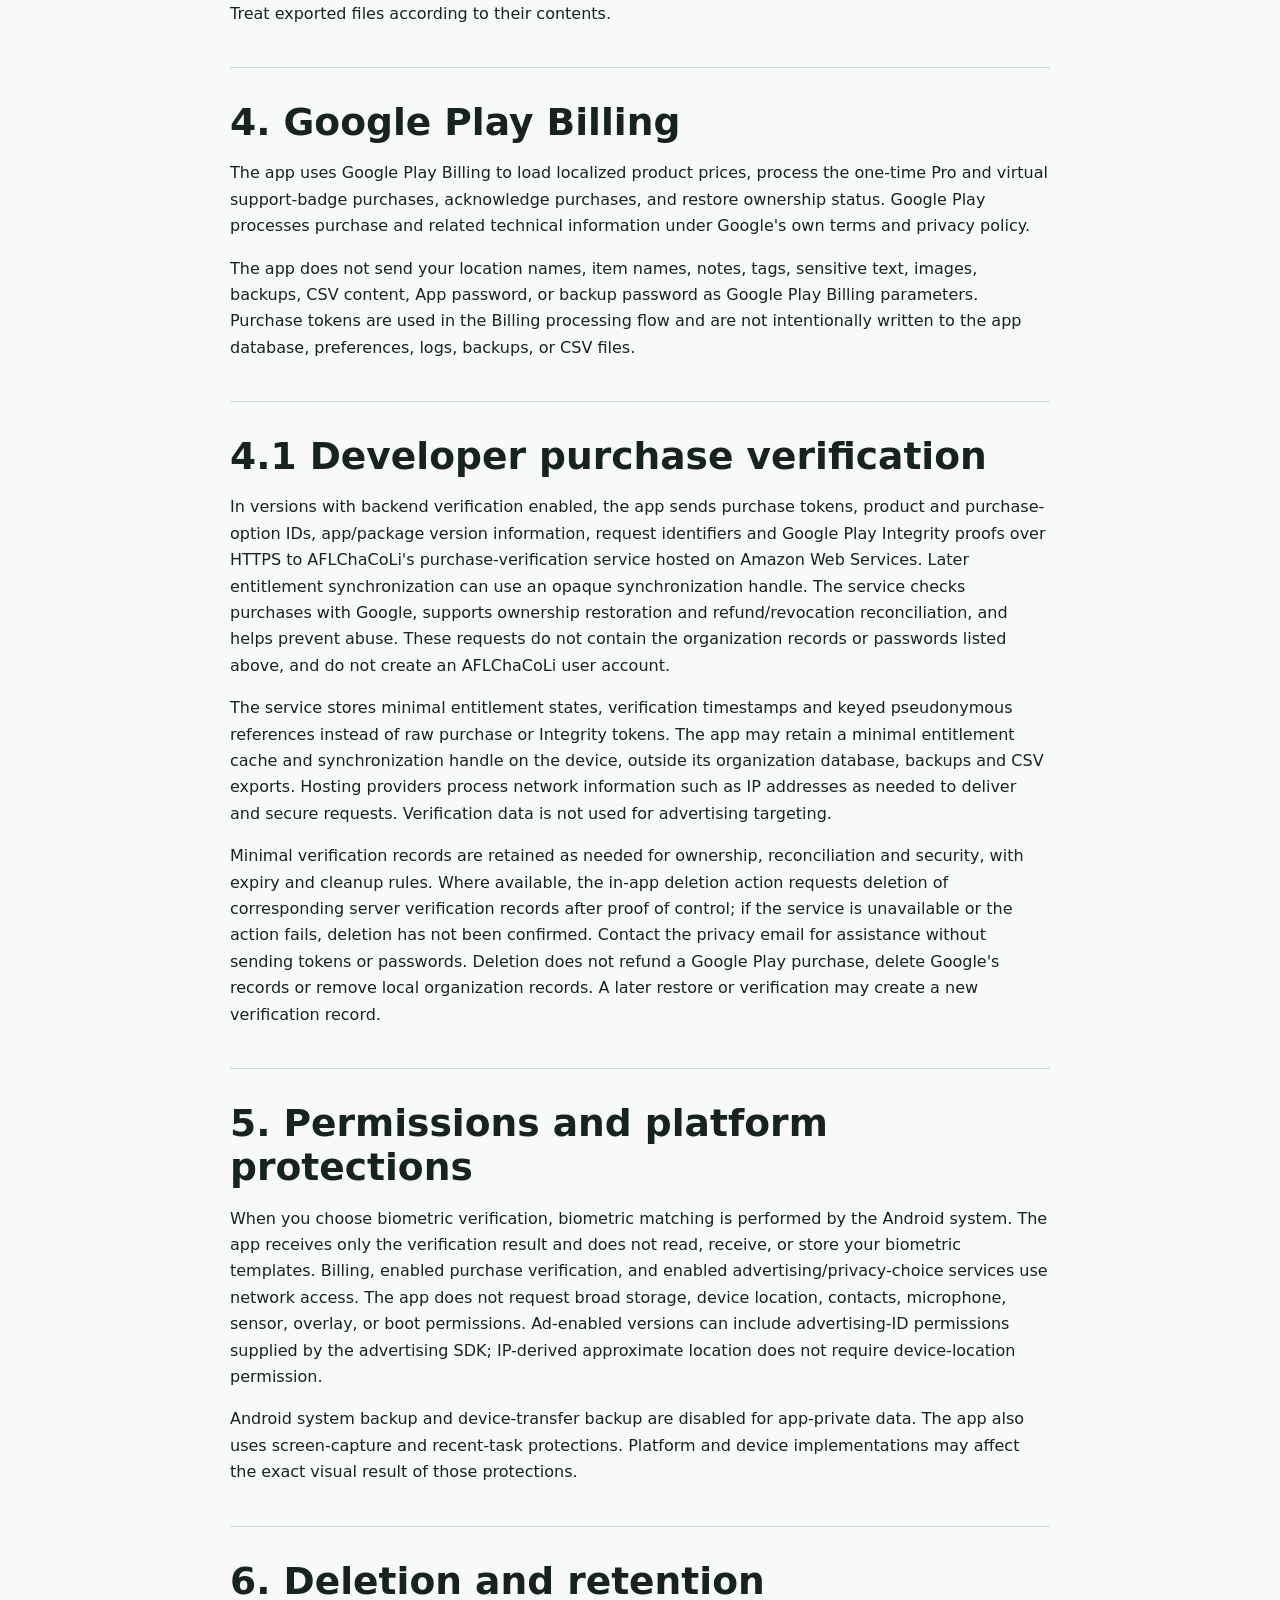
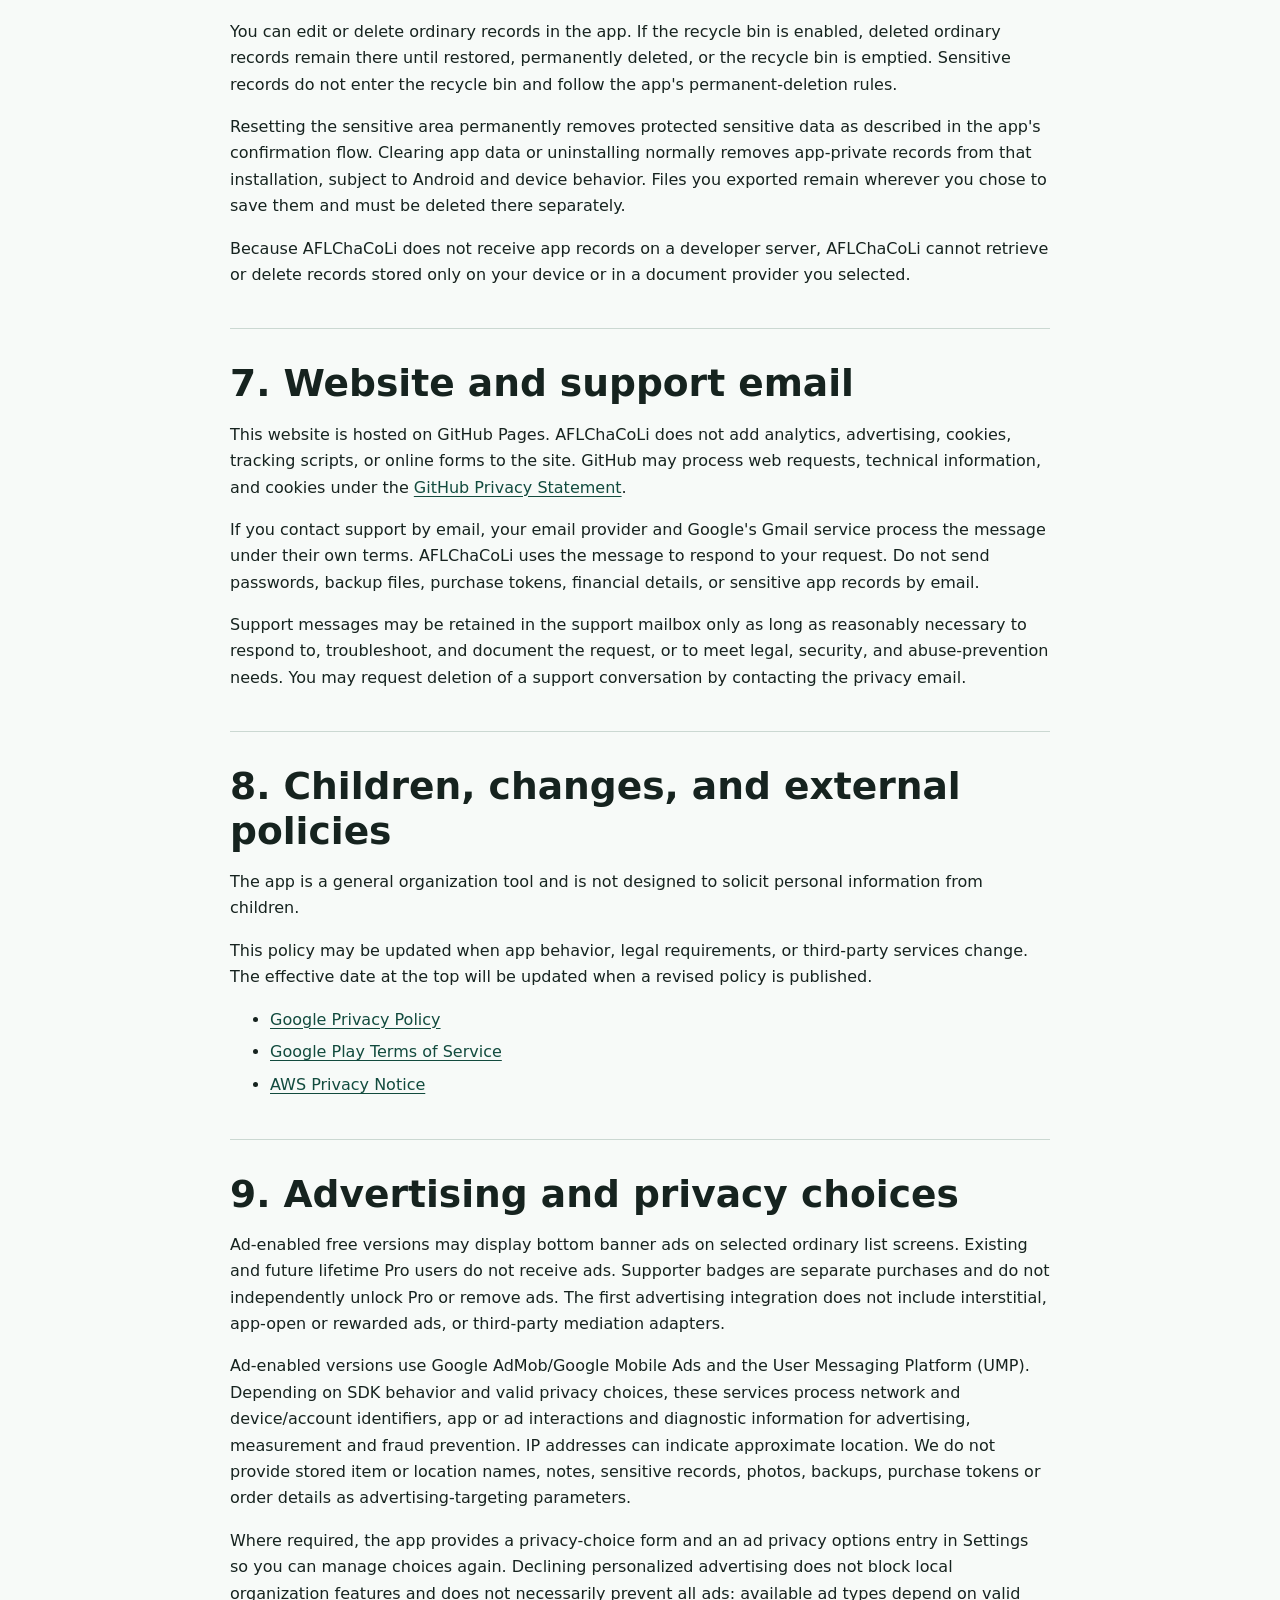
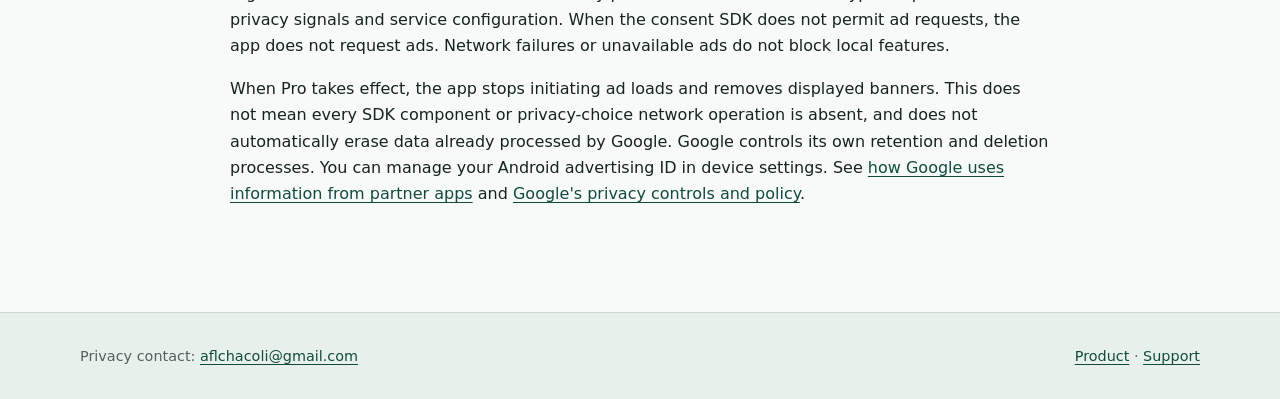
==== commit 2243cdca: "Update four-language privacy policy for enabled billing verification and ads" ====
--- a/where-is-my-stuff/privacy/index.html
+++ b/where-is-my-stuff/privacy/index.html
@@ -13,15 +13,18 @@
     <a class="skip-link" href="#privacy-main-en">Skip to content</a>
     <header class="site-header"><div class="header-inner"><a class="wordmark" href="../../#en">AFL<span>ChaCoLi</span></a><nav class="site-nav" aria-label="Primary navigation"><a href="../#en">Product</a><a href="./#en">Privacy</a><a href="../support/#en">Support</a></nav></div><nav class="header-inner language-nav" aria-label="Language"><a href="#en" aria-current="true">English</a><a href="#zh-cn">简体中文</a><a href="#zh-tw">繁體中文（台灣）</a><a href="#zh-hk">繁體中文（香港）</a></nav></header>
     <main id="privacy-main-en" tabindex="-1"><div class="page-title"><div class="content narrow"><p class="eyebrow">Where Is My Stuff</p><h1>Privacy Policy</h1><p>How AFLChaCoLi handles app records, exports, purchases, and support communication.</p></div></div><div class="content narrow">
-      <p class="policy-meta"><strong>Effective date:</strong> July 18, 2026</p>
+      <p class="policy-meta"><strong>Effective date:</strong> September 7, 2026</p>
+      <p>This policy covers the features enabled in your installed version. Advertising provisions apply only to ad-enabled versions; publishing this policy does not enable ads in versions that do not include them.</p>
       <section><h2>1. Scope and contact</h2><p>This policy applies to the Android app <strong>Where Is My Stuff</strong>, published by <strong>AFLChaCoLi</strong>. Privacy questions can be sent to <a href="mailto:aflchacoli@gmail.com">aflchacoli@gmail.com</a>.</p><p>The app does not provide an AFLChaCoLi account or developer-operated cloud-sync service.</p></section>
       <section><h2>2. Records stored on your device</h2><p>The app processes and stores locations, items, ordinary notes, tags, importance, sensitive item text, sensitive location notes, image thumbnails, recycle-bin information, and app preferences on your device. Sensitive text is encrypted by the app on the device.</p><p>AFLChaCoLi does not operate a server that receives these app records, and the app does not use them for an AFLChaCoLi cloud-sync service.</p></section>
       <section><h2>3. Backups and CSV exports</h2><p>The app creates an encrypted <code>.wimsbackup</code> file or an unencrypted CSV file only when you start an export. Android's system file picker lets you choose where the file is written.</p><p>You may choose local storage or a third-party document provider, including a cloud-drive provider. If you choose a third-party provider, its service controls later storage, processing, or synchronization under its own terms and privacy policy. The app does not automatically upload exported files to an AFLChaCoLi server.</p><p>CSV is unencrypted and may contain sensitive content only after an explicit choice and verification. Treat exported files according to their contents.</p></section>
       <section><h2>4. Google Play Billing</h2><p>The app uses Google Play Billing to load localized product prices, process the one-time Pro and virtual support-badge purchases, acknowledge purchases, and restore ownership status. Google Play processes purchase and related technical information under Google's own terms and privacy policy.</p><p>The app does not send your location names, item names, notes, tags, sensitive text, images, backups, CSV content, App password, or backup password as Google Play Billing parameters. Purchase tokens are used in the Billing processing flow and are not intentionally written to the app database, preferences, logs, backups, or CSV files.</p></section>
-      <section><h2>5. Permissions and platform protections</h2><p>When you choose biometric verification, biometric matching is performed by the Android system. The app receives only the verification result and does not read, receive, or store your biometric templates. Billing requires network access to communicate with Google Play. The app does not request broad storage, device location, contacts, microphone, sensor, overlay, or boot permissions.</p><p>Android system backup and device-transfer backup are disabled for app-private data. The app also uses screen-capture and recent-task protections. Platform and device implementations may affect the exact visual result of those protections.</p></section>
+      <section><h2>4.1 Developer purchase verification</h2><p>In versions with backend verification enabled, the app sends purchase tokens, product and purchase-option IDs, app/package version information, request identifiers and Google Play Integrity proofs over HTTPS to AFLChaCoLi's purchase-verification service hosted on Amazon Web Services. Later entitlement synchronization can use an opaque synchronization handle. The service checks purchases with Google, supports ownership restoration and refund/revocation reconciliation, and helps prevent abuse. These requests do not contain the organization records or passwords listed above, and do not create an AFLChaCoLi user account.</p><p>The service stores minimal entitlement states, verification timestamps and keyed pseudonymous references instead of raw purchase or Integrity tokens. The app may retain a minimal entitlement cache and synchronization handle on the device, outside its organization database, backups and CSV exports. Hosting providers process network information such as IP addresses as needed to deliver and secure requests. Verification data is not used for advertising targeting.</p><p>Minimal verification records are retained as needed for ownership, reconciliation and security, with expiry and cleanup rules. Where available, the in-app deletion action requests deletion of corresponding server verification records after proof of control; if the service is unavailable or the action fails, deletion has not been confirmed. Contact the privacy email for assistance without sending tokens or passwords. Deletion does not refund a Google Play purchase, delete Google's records or remove local organization records. A later restore or verification may create a new verification record.</p></section>
+      <section><h2>5. Permissions and platform protections</h2><p>When you choose biometric verification, biometric matching is performed by the Android system. The app receives only the verification result and does not read, receive, or store your biometric templates. Billing, enabled purchase verification, and enabled advertising/privacy-choice services use network access. The app does not request broad storage, device location, contacts, microphone, sensor, overlay, or boot permissions. Ad-enabled versions can include advertising-ID permissions supplied by the advertising SDK; IP-derived approximate location does not require device-location permission.</p><p>Android system backup and device-transfer backup are disabled for app-private data. The app also uses screen-capture and recent-task protections. Platform and device implementations may affect the exact visual result of those protections.</p></section>
       <section><h2>6. Deletion and retention</h2><p>You can edit or delete ordinary records in the app. If the recycle bin is enabled, deleted ordinary records remain there until restored, permanently deleted, or the recycle bin is emptied. Sensitive records do not enter the recycle bin and follow the app's permanent-deletion rules.</p><p>Resetting the sensitive area permanently removes protected sensitive data as described in the app's confirmation flow. Clearing app data or uninstalling normally removes app-private records from that installation, subject to Android and device behavior. Files you exported remain wherever you chose to save them and must be deleted there separately.</p><p>Because AFLChaCoLi does not receive app records on a developer server, AFLChaCoLi cannot retrieve or delete records stored only on your device or in a document provider you selected.</p></section>
       <section><h2>7. Website and support email</h2><p>This website is hosted on GitHub Pages. AFLChaCoLi does not add analytics, advertising, cookies, tracking scripts, or online forms to the site. GitHub may process web requests, technical information, and cookies under the <a href="https://docs.github.com/en/site-policy/privacy-policies/github-general-privacy-statement">GitHub Privacy Statement</a>.</p><p>If you contact support by email, your email provider and Google's Gmail service process the message under their own terms. AFLChaCoLi uses the message to respond to your request. Do not send passwords, backup files, purchase tokens, financial details, or sensitive app records by email.</p><p>Support messages may be retained in the support mailbox only as long as reasonably necessary to respond to, troubleshoot, and document the request, or to meet legal, security, and abuse-prevention needs. You may request deletion of a support conversation by contacting the privacy email.</p></section>
-      <section><h2>8. Children, changes, and external policies</h2><p>The app is a general organization tool and is not designed to solicit personal information from children.</p><p>This policy may be updated when app behavior, legal requirements, or third-party services change. The effective date at the top will be updated when a revised policy is published.</p><ul><li><a href="https://policies.google.com/privacy">Google Privacy Policy</a></li><li><a href="https://play.google.com/about/play-terms/">Google Play Terms of Service</a></li></ul></section>
+      <section><h2>8. Children, changes, and external policies</h2><p>The app is a general organization tool and is not designed to solicit personal information from children.</p><p>This policy may be updated when app behavior, legal requirements, or third-party services change. The effective date at the top will be updated when a revised policy is published.</p><ul><li><a href="https://policies.google.com/privacy">Google Privacy Policy</a></li><li><a href="https://play.google.com/about/play-terms/">Google Play Terms of Service</a></li><li><a href="https://aws.amazon.com/privacy/">AWS Privacy Notice</a></li></ul></section>
+      <section><h2>9. Advertising and privacy choices</h2><p>Ad-enabled free versions may display bottom banner ads on selected ordinary list screens. Existing and future lifetime Pro users do not receive ads. Supporter badges are separate purchases and do not independently unlock Pro or remove ads. The first advertising integration does not include interstitial, app-open or rewarded ads, or third-party mediation adapters.</p><p>Ad-enabled versions use Google AdMob/Google Mobile Ads and the User Messaging Platform (UMP). Depending on SDK behavior and valid privacy choices, these services process network and device/account identifiers, app or ad interactions and diagnostic information for advertising, measurement and fraud prevention. IP addresses can indicate approximate location. We do not provide stored item or location names, notes, sensitive records, photos, backups, purchase tokens or order details as advertising-targeting parameters.</p><p>Where required, the app provides a privacy-choice form and an ad privacy options entry in Settings so you can manage choices again. Declining personalized advertising does not block local organization features and does not necessarily prevent all ads: available ad types depend on valid privacy signals and service configuration. When the consent SDK does not permit ad requests, the app does not request ads. Network failures or unavailable ads do not block local features.</p><p>When Pro takes effect, the app stops initiating ad loads and removes displayed banners. This does not mean every SDK component or privacy-choice network operation is absent, and does not automatically erase data already processed by Google. Google controls its own retention and deletion processes. You can manage your Android advertising ID in device settings. See <a href="https://policies.google.com/technologies/partner-sites">how Google uses information from partner apps</a> and <a href="https://policies.google.com/privacy">Google's privacy controls and policy</a>.</p></section>
     </div></main>
     <footer class="site-footer"><div class="footer-inner"><p>Privacy contact: <a href="mailto:aflchacoli@gmail.com">aflchacoli@gmail.com</a></p><p><a href="../#en">Product</a> · <a href="../support/#en">Support</a></p></div></footer>
   </article>
@@ -30,15 +33,18 @@
     <a class="skip-link" href="#privacy-main-zh-cn">跳到正文</a>
     <header class="site-header"><div class="header-inner"><a class="wordmark" href="../../#zh-cn">AFL<span>ChaCoLi</span></a><nav class="site-nav" aria-label="主导航"><a href="../#zh-cn">产品</a><a href="./#zh-cn">隐私政策</a><a href="../support/#zh-cn">支持</a></nav></div><nav class="header-inner language-nav" aria-label="语言"><a href="#en">English</a><a href="#zh-cn" aria-current="true">简体中文</a><a href="#zh-tw">繁體中文（台灣）</a><a href="#zh-hk">繁體中文（香港）</a></nav></header>
     <main id="privacy-main-zh-cn" tabindex="-1"><div class="page-title"><div class="content narrow"><p class="eyebrow">东西放哪了</p><h1>隐私政策</h1><p>AFLChaCoLi 如何处理 App 记录、文件导出、购买和支持邮件。</p></div></div><div class="content narrow">
-      <p class="policy-meta"><strong>生效日期：</strong>2026 年 7 月 18 日</p>
+      <p class="policy-meta"><strong>生效日期：</strong>2026 年 9 月 7 日</p>
+      <p>本政策适用于你所安装版本中已启用的功能。广告条款仅适用于启用广告的版本；发布本政策不会使原本不含广告的版本自动启用广告。</p>
       <section><h2>1. 适用范围与联系方式</h2><p>本政策适用于由 <strong>AFLChaCoLi</strong> 发布的 Android App <strong>“东西放哪了”</strong>。隐私问题请发送至 <a href="mailto:aflchacoli@gmail.com">aflchacoli@gmail.com</a>。</p><p>本 App 不提供 AFLChaCoLi 账号或开发者自建云同步服务。</p></section>
       <section><h2>2. 保存在设备上的记录</h2><p>App 在你的设备上处理和保存位置、条目、普通备注、标签、重要程度、敏感条目正文、敏感位置备注、图片缩略图、回收站信息和 App 偏好。敏感文字由 App 在设备上加密。</p><p>AFLChaCoLi 不运营用于接收这些 App 记录的服务器，App 也不会将这些记录用于 AFLChaCoLi 自有云同步。</p></section>
       <section><h2>3. 备份与 CSV 导出</h2><p>只有在你主动发起导出时，App 才会创建加密的 <code>.wimsbackup</code> 文件或未加密的 CSV 文件，并通过 Android 系统文件选择器让你指定保存位置。</p><p>你可以选择本机存储，也可以选择云盘等第三方文档提供程序。选择第三方提供程序后，文件后续的保存、处理或同步由该服务按照其条款和隐私政策负责。App 不会自动将导出文件上传到 AFLChaCoLi 服务器。</p><p>CSV 未加密；只有在你主动选择并完成验证后，CSV 才可能包含敏感内容。请根据文件内容妥善保管。</p></section>
       <section><h2>4. Google Play Billing</h2><p>App 使用 Google Play Billing 查询本地化商品价格、处理 Pro 和虚拟支持徽章的一次性购买、确认购买以及恢复所有权。购买和相关技术信息由 Google Play 按照 Google 自身条款和隐私政策处理。</p><p>App 不会把位置名称、条目名称、备注、标签、敏感文字、图片、备份、CSV、App 密码或备份密码作为 Google Play Billing 参数发送。purchase token 仅用于 Billing 处理流程，不会被 App 主动写入数据库、偏好、日志、备份或 CSV。</p></section>
-      <section><h2>5. 权限与平台保护</h2><p>当你选择生物识别验证时，生物特征匹配由 Android 系统处理。App 只接收验证结果，不读取、接收或保存你的生物特征模板。Billing 需要网络连接与 Google Play 通信。App 不请求全盘存储、设备位置、通讯录、麦克风、传感器、悬浮窗或开机启动权限。</p><p>App 私有数据的 Android 系统备份和设备转移备份已关闭。App 也使用屏幕捕获和最近任务保护；具体视觉效果可能受到 Android 和设备实现影响。</p></section>
+      <section><h2>4.1 开发者购买验证</h2><p>在启用后端验证的版本中，App 通过 HTTPS 将购买凭据（purchase token）、商品和购买选项 ID、应用包名及版本信息、请求标识和 Google Play Integrity 完整性证明发送至 AFLChaCoLi 托管于 Amazon Web Services 的购买验证服务。后续权益同步可使用不透明的同步句柄。服务向 Google 核验购买，用于恢复所有权、核对退款撤权及防止滥用。这些请求不包含上述整理记录或密码，也不会创建 AFLChaCoLi 用户账号。</p><p>服务保存最小权益状态、验证时间和经过密钥处理的假名化引用，而不是原始购买凭据或 Integrity token。App 可在设备上保存最小权益缓存及同步句柄，独立于整理数据库、备份和 CSV。托管服务商为传输和保护请求，会处理 IP 地址等网络信息。购买验证数据不用于广告定向。</p><p>最小验证记录按维护权益、核对和安全所需保留，并采用过期及清理规则。在相关功能可用时，App 内删除操作会在验证控制权后请求删除对应服务器验证记录；如果服务不可用或操作失败，不能视为删除已完成。可通过隐私邮箱寻求帮助，但不要发送凭据或密码。删除不会退款、删除 Google 的订单记录或删除本地整理记录；后续恢复购买或重新验证可能建立新的验证记录。</p></section>
+      <section><h2>5. 权限与平台保护</h2><p>当你选择生物识别验证时，生物特征匹配由 Android 系统处理。App 只接收验证结果，不读取、接收或保存你的生物特征模板。Billing、已启用的购买验证和广告/隐私选择服务需要网络连接。App 不请求全盘存储、设备位置、通讯录、麦克风、传感器、悬浮窗或开机启动权限。启用广告的版本可能包含广告 SDK 提供的广告 ID 权限；根据 IP 推断大致位置不需要设备定位权限。</p><p>App 私有数据的 Android 系统备份和设备转移备份已关闭。App 也使用屏幕捕获和最近任务保护；具体视觉效果可能受到 Android 和设备实现影响。</p></section>
       <section><h2>6. 删除与保留</h2><p>你可以在 App 内编辑或删除普通记录。启用回收站时，已删除普通记录会保留到恢复、永久删除或清空回收站。敏感记录不进入回收站，并遵循 App 当前的永久删除规则。</p><p>重置敏感区会按照确认流程永久移除受保护的敏感数据。清除 App 数据或卸载 App 通常会移除该安装中的 App 私有记录，具体仍受 Android 和设备行为影响。已导出的文件会继续保存在你选择的位置，需要在对应位置单独删除。</p><p>由于 AFLChaCoLi 不在开发者服务器接收 App 记录，因此无法读取或删除只保存在你的设备或所选文档提供程序中的记录。</p></section>
       <section><h2>7. 网站与支持邮件</h2><p>本网站托管于 GitHub Pages。AFLChaCoLi 不在网站中添加分析工具、广告、Cookie、追踪脚本或在线表单。GitHub 可能按照 <a href="https://docs.github.com/en/site-policy/privacy-policies/github-general-privacy-statement">GitHub 隐私声明</a>处理网页请求、技术信息和 Cookie。</p><p>如果你通过邮件联系支持，你的邮件服务商和 Google 的 Gmail 服务会按照各自条款处理邮件。AFLChaCoLi 仅将邮件用于回复请求。请不要通过邮件发送密码、备份文件、purchase token、财务资料或敏感 App 记录。</p><p>支持邮件可能仅在合理必要的期限内保留在支持邮箱中，用于回复、排查和记录该请求，或满足法律、安全及防止滥用方面的需要。你可以通过隐私联系邮箱申请删除支持邮件会话。</p></section>
-      <section><h2>8. 儿童、政策更新与外部政策</h2><p>本 App 是通用整理工具，不用于主动收集儿童个人信息。</p><p>当 App 行为、法律要求或第三方服务发生变化时，本政策可能更新；发布修订版时会同步更新生效日期。</p><ul><li><a href="https://policies.google.com/privacy">Google 隐私权政策</a></li><li><a href="https://play.google.com/about/play-terms/">Google Play 服务条款</a></li></ul></section>
+      <section><h2>8. 儿童、政策更新与外部政策</h2><p>本 App 是通用整理工具，不用于主动收集儿童个人信息。</p><p>当 App 行为、法律要求或第三方服务发生变化时，本政策可能更新；发布修订版时会同步更新生效日期。</p><ul><li><a href="https://policies.google.com/privacy">Google 隐私权政策</a></li><li><a href="https://play.google.com/about/play-terms/">Google Play 服务条款</a></li><li><a href="https://aws.amazon.com/privacy/">AWS 隐私声明</a></li></ul></section>
+      <section><h2>9. 广告与隐私选择</h2><p>启用广告的免费版本可能在部分普通列表底部展示横幅广告。现有及未来的永久 Pro 用户均不展示广告。支持徽章属于独立购买，不单独解锁 Pro 或移除广告。第一轮广告接入不包含插屏、开屏、激励广告或第三方聚合适配器。</p><p>启用广告的版本使用 Google AdMob/Google Mobile Ads 和 User Messaging Platform（UMP）。根据 SDK 行为和有效隐私选择，这些服务会为广告、效果衡量及防止欺诈处理网络和设备/账号标识、应用或广告互动及诊断信息。IP 地址可用于推断大致位置。我们不会把已保存的条目或位置名称、备注、敏感记录、照片、备份、购买凭据或订单详情作为广告定向参数。</p><p>在需要时，App 会提供隐私选择表单，并在设置中提供广告隐私选项入口，方便你重新管理选择。拒绝个性化广告不会阻止本地整理功能，也不一定使所有广告停止；可用广告类型取决于有效隐私信号和服务配置。当隐私 SDK 不允许广告请求时，App 不会请求广告。网络故障或无可用广告不会阻止本地功能。</p><p>Pro 生效后，App 停止发起广告加载并移除已展示的横幅。这不代表所有 SDK 组件或隐私选择网络操作均不存在，也不会自动删除 Google 此前处理的数据。Google 按其自身规则处理保留和删除。你可以在 Android 设备设置中管理广告 ID。请参阅 <a href="https://policies.google.com/technologies/partner-sites">Google 如何使用合作伙伴应用的信息</a>及 <a href="https://policies.google.com/privacy">Google 隐私控制与政策</a>。</p></section>
     </div></main><footer class="site-footer"><div class="footer-inner"><p>隐私联系：<a href="mailto:aflchacoli@gmail.com">aflchacoli@gmail.com</a></p><p><a href="../#zh-cn">产品</a> · <a href="../support/#zh-cn">支持</a></p></div></footer>
   </article>
 
@@ -46,15 +52,18 @@
     <a class="skip-link" href="#privacy-main-zh-tw">跳至主要內容</a>
     <header class="site-header"><div class="header-inner"><a class="wordmark" href="../../#zh-tw">AFL<span>ChaCoLi</span></a><nav class="site-nav" aria-label="主要導覽"><a href="../#zh-tw">產品</a><a href="./#zh-tw">隱私權政策</a><a href="../support/#zh-tw">支援</a></nav></div><nav class="header-inner language-nav" aria-label="語言"><a href="#en">English</a><a href="#zh-cn">简体中文</a><a href="#zh-tw" aria-current="true">繁體中文（台灣）</a><a href="#zh-hk">繁體中文（香港）</a></nav></header>
     <main id="privacy-main-zh-tw" tabindex="-1"><div class="page-title"><div class="content narrow"><p class="eyebrow">東西放哪了</p><h1>隱私權政策</h1><p>AFLChaCoLi 如何處理 App 記錄、檔案匯出、購買與支援郵件。</p></div></div><div class="content narrow">
-      <p class="policy-meta"><strong>生效日期：</strong>2026 年 7 月 18 日</p>
+      <p class="policy-meta"><strong>生效日期：</strong>2026 年 9 月 7 日</p>
+      <p>本政策適用於你所安裝版本中已啟用的功能。廣告條款僅適用於啟用廣告的版本；發布本政策不會讓原本不含廣告的版本自動啟用廣告。</p>
       <section><h2>1. 適用範圍與聯絡方式</h2><p>本政策適用於由 <strong>AFLChaCoLi</strong> 發布的 Android App <strong>「東西放哪了」</strong>。隱私問題請寄至 <a href="mailto:aflchacoli@gmail.com">aflchacoli@gmail.com</a>。</p><p>本 App 不提供 AFLChaCoLi 帳號或開發者自建雲端同步服務。</p></section>
       <section><h2>2. 儲存於裝置上的記錄</h2><p>App 在你的裝置上處理及儲存位置、項目、一般備註、標籤、重要程度、敏感項目文字、敏感位置備註、圖片縮圖、回收筒資訊與 App 偏好。敏感文字由 App 在裝置上加密。</p><p>AFLChaCoLi 不營運用來接收這些 App 記錄的伺服器，App 也不會將記錄用於 AFLChaCoLi 自有雲端同步。</p></section>
       <section><h2>3. 備份與 CSV 匯出</h2><p>僅在你主動開始匯出時，App 才會建立加密的 <code>.wimsbackup</code> 檔案或未加密的 CSV，並透過 Android 系統檔案選擇器讓你指定儲存位置。</p><p>你可以選擇本機儲存空間或雲端硬碟等第三方文件提供者。選擇第三方提供者後，檔案後續的儲存、處理或同步由該服務依其條款與隱私權政策負責。App 不會自動把匯出檔案上傳至 AFLChaCoLi 伺服器。</p><p>CSV 未加密；只有在你主動選擇並完成驗證後，才可能包含敏感內容。請依檔案內容妥善保管。</p></section>
       <section><h2>4. Google Play Billing</h2><p>App 使用 Google Play Billing 查詢在地化商品價格、處理 Pro 與虛擬支援徽章的一次性購買、確認購買及恢復所有權。購買與相關技術資訊由 Google Play 依 Google 自身條款與隱私權政策處理。</p><p>App 不會將位置名稱、項目名稱、備註、標籤、敏感文字、圖片、備份、CSV、App 密碼或備份密碼作為 Google Play Billing 參數傳送。purchase token 僅用於 Billing 處理流程，不會由 App 主動寫入資料庫、偏好、日誌、備份或 CSV。</p></section>
-      <section><h2>5. 權限與平台保護</h2><p>當你選擇生物辨識驗證時，生物特徵比對由 Android 系統處理。App 僅接收驗證結果，不會讀取、接收或儲存你的生物特徵範本。Billing 需要網路連線與 Google Play 通訊。App 不要求完整儲存空間、裝置位置、聯絡人、麥克風、感測器、浮動視窗或開機啟動權限。</p><p>App 私有資料的 Android 系統備份與裝置轉移備份已停用。App 也使用螢幕擷取與最近任務保護；實際視覺結果可能受到 Android 與裝置實作影響。</p></section>
+      <section><h2>4.1 開發者購買驗證</h2><p>在啟用後端驗證的版本中，App 透過 HTTPS 將購買憑證（purchase token）、商品與購買選項 ID、應用程式套件名稱及版本資訊、請求識別碼和 Google Play Integrity 完整性證明傳送至 AFLChaCoLi 託管於 Amazon Web Services 的購買驗證服務。後續權益同步可使用不透明的同步控制代碼。服務向 Google 核驗購買，用於恢復所有權、核對退款撤權與防止濫用。這些請求不包含上述整理記錄或密碼，也不會建立 AFLChaCoLi 使用者帳號。</p><p>服務儲存最小權益狀態、驗證時間與經過金鑰處理的假名化參照，而非原始購買憑證或 Integrity token。App 可在裝置上儲存最小權益快取及同步控制代碼，獨立於整理資料庫、備份與 CSV。託管服務商為傳輸及保護請求，會處理 IP 位址等網路資訊。購買驗證資料不用於廣告定向。</p><p>最小驗證記錄依維護權益、核對與安全所需保留，並採用到期及清理規則。在相關功能可用時，App 內刪除操作會在驗證控制權後要求刪除對應伺服器驗證記錄；若服務不可用或操作失敗，不能視為刪除已完成。可透過隱私聯絡信箱尋求協助，但不要傳送憑證或密碼。刪除不會退款、刪除 Google 的訂單記錄或刪除本機整理記錄；後續恢復購買或重新驗證可能建立新的驗證記錄。</p></section>
+      <section><h2>5. 權限與平台保護</h2><p>當你選擇生物辨識驗證時，生物特徵比對由 Android 系統處理。App 僅接收驗證結果，不會讀取、接收或儲存你的生物特徵範本。Billing、已啟用的購買驗證及廣告/隱私選擇服務需要網路連線。App 不要求完整儲存空間、裝置位置、聯絡人、麥克風、感測器、浮動視窗或開機啟動權限。啟用廣告的版本可能包含廣告 SDK 提供的廣告 ID 權限；透過 IP 推斷大致位置不需要裝置定位權限。</p><p>App 私有資料的 Android 系統備份與裝置轉移備份已停用。App 也使用螢幕擷取與最近任務保護；實際視覺結果可能受到 Android 與裝置實作影響。</p></section>
       <section><h2>6. 刪除與保留</h2><p>你可以在 App 內編輯或刪除一般記錄。啟用回收筒時，已刪除的一般記錄會保留至恢復、永久刪除或清空回收筒。敏感記錄不會進入回收筒，並依 App 現有永久刪除規則處理。</p><p>重設敏感區會依確認流程永久移除受保護的敏感資料。清除 App 資料或解除安裝通常會移除該安裝中的 App 私有記錄，仍以 Android 與裝置行為為準。已匯出的檔案會保留在你選擇的位置，必須另外刪除。</p><p>由於 AFLChaCoLi 不在開發者伺服器接收 App 記錄，因此無法讀取或刪除僅儲存在你的裝置或所選文件提供者中的記錄。</p></section>
       <section><h2>7. 網站與支援郵件</h2><p>本網站託管於 GitHub Pages。AFLChaCoLi 不在網站中加入分析工具、廣告、Cookie、追蹤指令碼或線上表單。GitHub 可能依 <a href="https://docs.github.com/en/site-policy/privacy-policies/github-general-privacy-statement">GitHub 隱私權聲明</a>處理網頁請求、技術資訊與 Cookie。</p><p>若你透過電子郵件聯絡支援，你的郵件服務商與 Google 的 Gmail 服務會依各自條款處理郵件。AFLChaCoLi 僅將郵件用於回覆要求。請勿透過郵件傳送密碼、備份檔、purchase token、財務資料或敏感 App 記錄。</p><p>支援郵件可能僅在合理必要的期間內保留於支援信箱，用於回覆、排除問題及記錄該要求，或滿足法律、安全與防止濫用的需要。你可以透過隱私聯絡信箱要求刪除支援郵件往來。</p></section>
-      <section><h2>8. 兒童、政策更新與外部政策</h2><p>本 App 是一般整理工具，不用於主動蒐集兒童個人資訊。</p><p>當 App 行為、法律要求或第三方服務變更時，本政策可能更新；發布修訂版本時會同步更新生效日期。</p><ul><li><a href="https://policies.google.com/privacy">Google 隱私權政策</a></li><li><a href="https://play.google.com/about/play-terms/">Google Play 服務條款</a></li></ul></section>
+      <section><h2>8. 兒童、政策更新與外部政策</h2><p>本 App 是一般整理工具，不用於主動蒐集兒童個人資訊。</p><p>當 App 行為、法律要求或第三方服務變更時，本政策可能更新；發布修訂版本時會同步更新生效日期。</p><ul><li><a href="https://policies.google.com/privacy">Google 隱私權政策</a></li><li><a href="https://play.google.com/about/play-terms/">Google Play 服務條款</a></li><li><a href="https://aws.amazon.com/privacy/">AWS 隱私權聲明</a></li></ul></section>
+      <section><h2>9. 廣告與隱私選擇</h2><p>啟用廣告的免費版本可能在部分一般列表底部顯示橫幅廣告。現有及未來的永久 Pro 使用者均不顯示廣告。支援徽章屬於獨立購買，不單獨解鎖 Pro 或移除廣告。第一輪廣告接入不包含插頁式、開屏、獎勵廣告或第三方廣告聚合介接程式。</p><p>啟用廣告的版本使用 Google AdMob/Google Mobile Ads 與 User Messaging Platform（UMP）。依 SDK 行為及有效隱私選擇，這些服務會為廣告、成效衡量與防止詐欺處理網路和裝置/帳號識別碼、應用程式或廣告互動及診斷資訊。IP 位址可用於推斷大致位置。我們不會將已儲存的項目或位置名稱、備註、敏感記錄、照片、備份、購買憑證或訂單詳情作為廣告定向參數。</p><p>在需要時，App 會提供隱私選擇表單，並在設定中提供廣告隱私選項入口，方便你重新管理選擇。拒絕個人化廣告不會阻止本機整理功能，也不一定讓所有廣告停止；可用廣告類型取決於有效隱私訊號及服務設定。當隱私 SDK 不允許廣告請求時，App 不會要求廣告。網路故障或無可用廣告不會阻止本機功能。</p><p>Pro 生效後，App 停止發起廣告載入並移除已顯示的橫幅。這不代表所有 SDK 元件或隱私選擇網路操作均不存在，也不會自動刪除 Google 先前處理的資料。Google 依自身規則處理保留與刪除。你可以在 Android 裝置設定中管理廣告 ID。請參閱 <a href="https://policies.google.com/technologies/partner-sites">Google 如何使用合作夥伴應用程式的資訊</a>及 <a href="https://policies.google.com/privacy">Google 隱私控制與政策</a>。</p></section>
     </div></main><footer class="site-footer"><div class="footer-inner"><p>隱私聯絡：<a href="mailto:aflchacoli@gmail.com">aflchacoli@gmail.com</a></p><p><a href="../#zh-tw">產品</a> · <a href="../support/#zh-tw">支援</a></p></div></footer>
   </article>
 
@@ -62,15 +71,18 @@
     <a class="skip-link" href="#privacy-main-zh-hk">跳至主要內容</a>
     <header class="site-header"><div class="header-inner"><a class="wordmark" href="../../#zh-hk">AFL<span>ChaCoLi</span></a><nav class="site-nav" aria-label="主要導覽"><a href="../#zh-hk">產品</a><a href="./#zh-hk">私隱政策</a><a href="../support/#zh-hk">支援</a></nav></div><nav class="header-inner language-nav" aria-label="語言"><a href="#en">English</a><a href="#zh-cn">简体中文</a><a href="#zh-tw">繁體中文（台灣）</a><a href="#zh-hk" aria-current="true">繁體中文（香港）</a></nav></header>
     <main id="privacy-main-zh-hk" tabindex="-1"><div class="page-title"><div class="content narrow"><p class="eyebrow">東西放哪了</p><h1>私隱政策</h1><p>AFLChaCoLi 如何處理 App 記錄、檔案匯出、購買及支援電郵。</p></div></div><div class="content narrow">
-      <p class="policy-meta"><strong>生效日期：</strong>2026 年 7 月 18 日</p>
+      <p class="policy-meta"><strong>生效日期：</strong>2026 年 9 月 7 日</p>
+      <p>本政策適用於你所安裝版本中已啟用的功能。廣告條款只適用於啟用廣告的版本；發佈本政策不會令原本不含廣告的版本自動啟用廣告。</p>
       <section><h2>1. 適用範圍及聯絡方式</h2><p>本政策適用於由 <strong>AFLChaCoLi</strong> 發佈的 Android App <strong>「東西放哪了」</strong>。私隱問題請電郵至 <a href="mailto:aflchacoli@gmail.com">aflchacoli@gmail.com</a>。</p><p>本 App 不提供 AFLChaCoLi 帳戶或開發者自建雲端同步服務。</p></section>
       <section><h2>2. 儲存於裝置上的記錄</h2><p>App 在你的裝置上處理及儲存位置、項目、一般備註、標籤、重要程度、敏感項目文字、敏感位置備註、圖片縮圖、回收站資料及 App 偏好。敏感文字由 App 在裝置上加密。</p><p>AFLChaCoLi 不營運用作接收這些 App 記錄的伺服器，App 亦不會將記錄用作 AFLChaCoLi 自有雲端同步。</p></section>
       <section><h2>3. 備份及 CSV 匯出</h2><p>只在你主動開始匯出時，App 才會建立加密的 <code>.wimsbackup</code> 檔案或未加密的 CSV，並透過 Android 系統檔案選擇器讓你指定儲存位置。</p><p>你可以選擇本機儲存空間或雲端硬碟等第三方文件提供者。選擇第三方提供者後，檔案其後的儲存、處理或同步由該服務按其條款及私隱政策負責。App 不會自動把匯出檔案上載至 AFLChaCoLi 伺服器。</p><p>CSV 並未加密；只有在你主動選擇並完成驗證後，才可能包含敏感內容。請按檔案內容妥善保管。</p></section>
       <section><h2>4. Google Play Billing</h2><p>App 使用 Google Play Billing 查詢本地化商品價格、處理 Pro 及虛擬支援徽章的一次性購買、確認購買及恢復所有權。購買及相關技術資料由 Google Play 按 Google 自身條款及私隱政策處理。</p><p>App 不會將位置名稱、項目名稱、備註、標籤、敏感文字、圖片、備份、CSV、App 密碼或備份密碼作為 Google Play Billing 參數傳送。purchase token 只用於 Billing 處理流程，不會由 App 主動寫入資料庫、偏好、日誌、備份或 CSV。</p></section>
-      <section><h2>5. 權限及平台保護</h2><p>當你選擇生物識別驗證時，生物特徵比對由 Android 系統處理。App 只接收驗證結果，不會讀取、接收或儲存你的生物特徵範本。Billing 需要網絡連線與 Google Play 通訊。App 不要求完整儲存空間、裝置位置、聯絡人、咪高峰、感應器、浮動視窗或開機啟動權限。</p><p>App 私有資料的 Android 系統備份及裝置轉移備份已停用。App 亦使用螢幕擷取及最近任務保護；實際視覺結果可能受 Android 及裝置實作影響。</p></section>
+      <section><h2>4.1 開發者購買驗證</h2><p>在啟用後端驗證的版本中，App 透過 HTTPS 將購買憑證（purchase token）、商品及購買選項 ID、應用程式套件名稱及版本資料、請求識別碼和 Google Play Integrity 完整性證明傳送至 AFLChaCoLi 託管於 Amazon Web Services 的購買驗證服務。其後權益同步可使用不透明的同步代碼。服務向 Google 核驗購買，用作恢復所有權、核對退款撤權及防止濫用。這些請求不包含上述整理記錄或密碼，亦不會建立 AFLChaCoLi 使用者帳戶。</p><p>服務儲存最小權益狀態、驗證時間及經金鑰處理的假名化參照，而非原始購買憑證或 Integrity token。App 可在裝置上儲存最小權益快取及同步代碼，獨立於整理資料庫、備份及 CSV。託管服務商為傳輸及保護請求，會處理 IP 位址等網絡資料。購買驗證資料不用作廣告定向。</p><p>最小驗證記錄按維護權益、核對及安全所需保留，並採用到期及清理規則。在相關功能可用時，App 內刪除操作會在驗證控制權後要求刪除對應伺服器驗證記錄；如服務不可用或操作失敗，不能視為刪除已完成。可透過私隱聯絡電郵尋求協助，但不要傳送憑證或密碼。刪除不會退款、刪除 Google 的訂單記錄或刪除本機整理記錄；其後恢復購買或重新驗證可能建立新的驗證記錄。</p></section>
+      <section><h2>5. 權限及平台保護</h2><p>當你選擇生物識別驗證時，生物特徵比對由 Android 系統處理。App 只接收驗證結果，不會讀取、接收或儲存你的生物特徵範本。Billing、已啟用的購買驗證及廣告/私隱選擇服務需要網絡連線。App 不要求完整儲存空間、裝置位置、聯絡人、咪高峰、感應器、浮動視窗或開機啟動權限。啟用廣告的版本可能包含廣告 SDK 提供的廣告 ID 權限；透過 IP 推斷大概位置不需要裝置定位權限。</p><p>App 私有資料的 Android 系統備份及裝置轉移備份已停用。App 亦使用螢幕擷取及最近任務保護；實際視覺結果可能受 Android 及裝置實作影響。</p></section>
       <section><h2>6. 刪除及保留</h2><p>你可以在 App 內編輯或刪除一般記錄。啟用回收站時，已刪除的一般記錄會保留至恢復、永久刪除或清空回收站。敏感記錄不會進入回收站，並按 App 現有永久刪除規則處理。</p><p>重設敏感區會按確認流程永久移除受保護的敏感資料。清除 App 資料或解除安裝一般會移除該安裝中的 App 私有記錄，仍以 Android 及裝置行為為準。已匯出的檔案會保留在你選擇的位置，必須另外刪除。</p><p>由於 AFLChaCoLi 不在開發者伺服器接收 App 記錄，因此無法讀取或刪除只儲存在你的裝置或所選文件提供者中的記錄。</p></section>
       <section><h2>7. 網站及支援電郵</h2><p>本網站託管於 GitHub Pages。AFLChaCoLi 不在網站加入分析工具、廣告、Cookie、追蹤程式或網上表格。GitHub 可能按 <a href="https://docs.github.com/en/site-policy/privacy-policies/github-general-privacy-statement">GitHub 私隱聲明</a>處理網頁請求、技術資料及 Cookie。</p><p>如你透過電郵聯絡支援，你的電郵服務商及 Google 的 Gmail 服務會按各自條款處理郵件。AFLChaCoLi 只會將郵件用作回覆要求。請勿透過電郵傳送密碼、備份檔、purchase token、財務資料或敏感 App 記錄。</p><p>支援電郵可能只會在合理所需的期間內保留於支援郵箱，用作回覆、排查及記錄該要求，或滿足法律、安全及防止濫用的需要。你可以透過私隱聯絡電郵要求刪除支援電郵對話。</p></section>
-      <section><h2>8. 兒童、政策更新及外部政策</h2><p>本 App 是一般整理工具，不用作主動收集兒童個人資料。</p><p>當 App 行為、法律要求或第三方服務變更時，本政策可能更新；發佈修訂版本時會同步更新生效日期。</p><ul><li><a href="https://policies.google.com/privacy">Google 私隱政策</a></li><li><a href="https://play.google.com/about/play-terms/">Google Play 服務條款</a></li></ul></section>
+      <section><h2>8. 兒童、政策更新及外部政策</h2><p>本 App 是一般整理工具，不用作主動收集兒童個人資料。</p><p>當 App 行為、法律要求或第三方服務變更時，本政策可能更新；發佈修訂版本時會同步更新生效日期。</p><ul><li><a href="https://policies.google.com/privacy">Google 私隱政策</a></li><li><a href="https://play.google.com/about/play-terms/">Google Play 服務條款</a></li><li><a href="https://aws.amazon.com/privacy/">AWS 私隱聲明</a></li></ul></section>
+      <section><h2>9. 廣告及私隱選擇</h2><p>啟用廣告的免費版本可能在部分一般列表底部顯示橫幅廣告。現有及未來的永久 Pro 使用者均不顯示廣告。支援徽章屬於獨立購買，不單獨解鎖 Pro 或移除廣告。第一輪廣告接入不包含插頁式、開屏、獎勵廣告或第三方廣告聚合介接程式。</p><p>啟用廣告的版本使用 Google AdMob/Google Mobile Ads 及 User Messaging Platform（UMP）。按 SDK 行為及有效私隱選擇，這些服務會為廣告、成效衡量及防止詐騙處理網絡和裝置/帳戶識別碼、應用程式或廣告互動及診斷資料。IP 位址可用作推斷大概位置。我們不會將已儲存的項目或位置名稱、備註、敏感記錄、相片、備份、購買憑證或訂單詳情作為廣告定向參數。</p><p>在需要時，App 會提供私隱選擇表格，並在設定中提供廣告私隱選項入口，方便你重新管理選擇。拒絕個人化廣告不會阻止本機整理功能，亦不一定令所有廣告停止；可用廣告類型取決於有效私隱訊號及服務設定。當私隱 SDK 不允許廣告請求時，App 不會要求廣告。網絡故障或無可用廣告不會阻止本機功能。</p><p>Pro 生效後，App 停止發起廣告載入並移除已顯示的橫幅。這不代表所有 SDK 元件或私隱選擇網絡操作均不存在，亦不會自動刪除 Google 先前處理的資料。Google 按自身規則處理保留及刪除。你可以在 Android 裝置設定中管理廣告 ID。請參閱 <a href="https://policies.google.com/technologies/partner-sites">Google 如何使用合作夥伴應用程式的資料</a>及 <a href="https://policies.google.com/privacy">Google 私隱控制及政策</a>。</p></section>
     </div></main><footer class="site-footer"><div class="footer-inner"><p>私隱聯絡：<a href="mailto:aflchacoli@gmail.com">aflchacoli@gmail.com</a></p><p><a href="../#zh-hk">產品</a> · <a href="../support/#zh-hk">支援</a></p></div></footer>
   </article>
 </body>
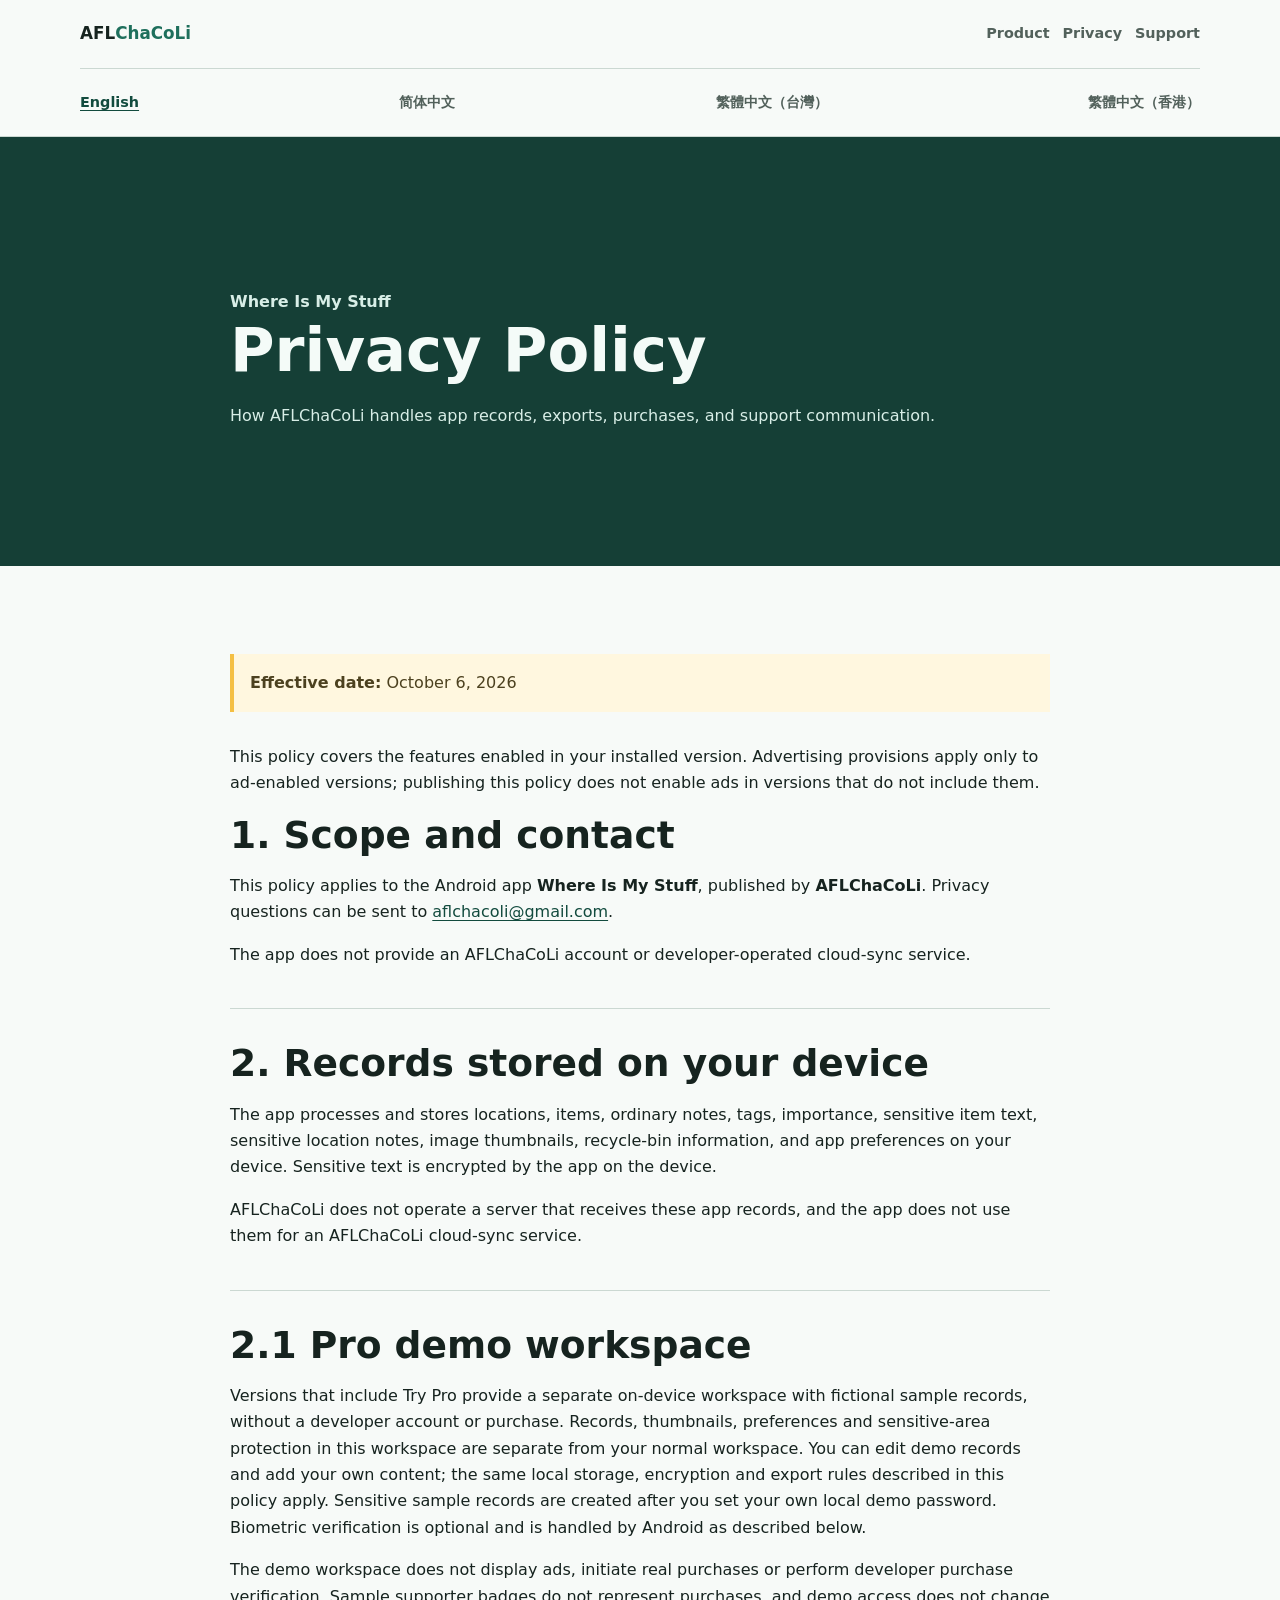
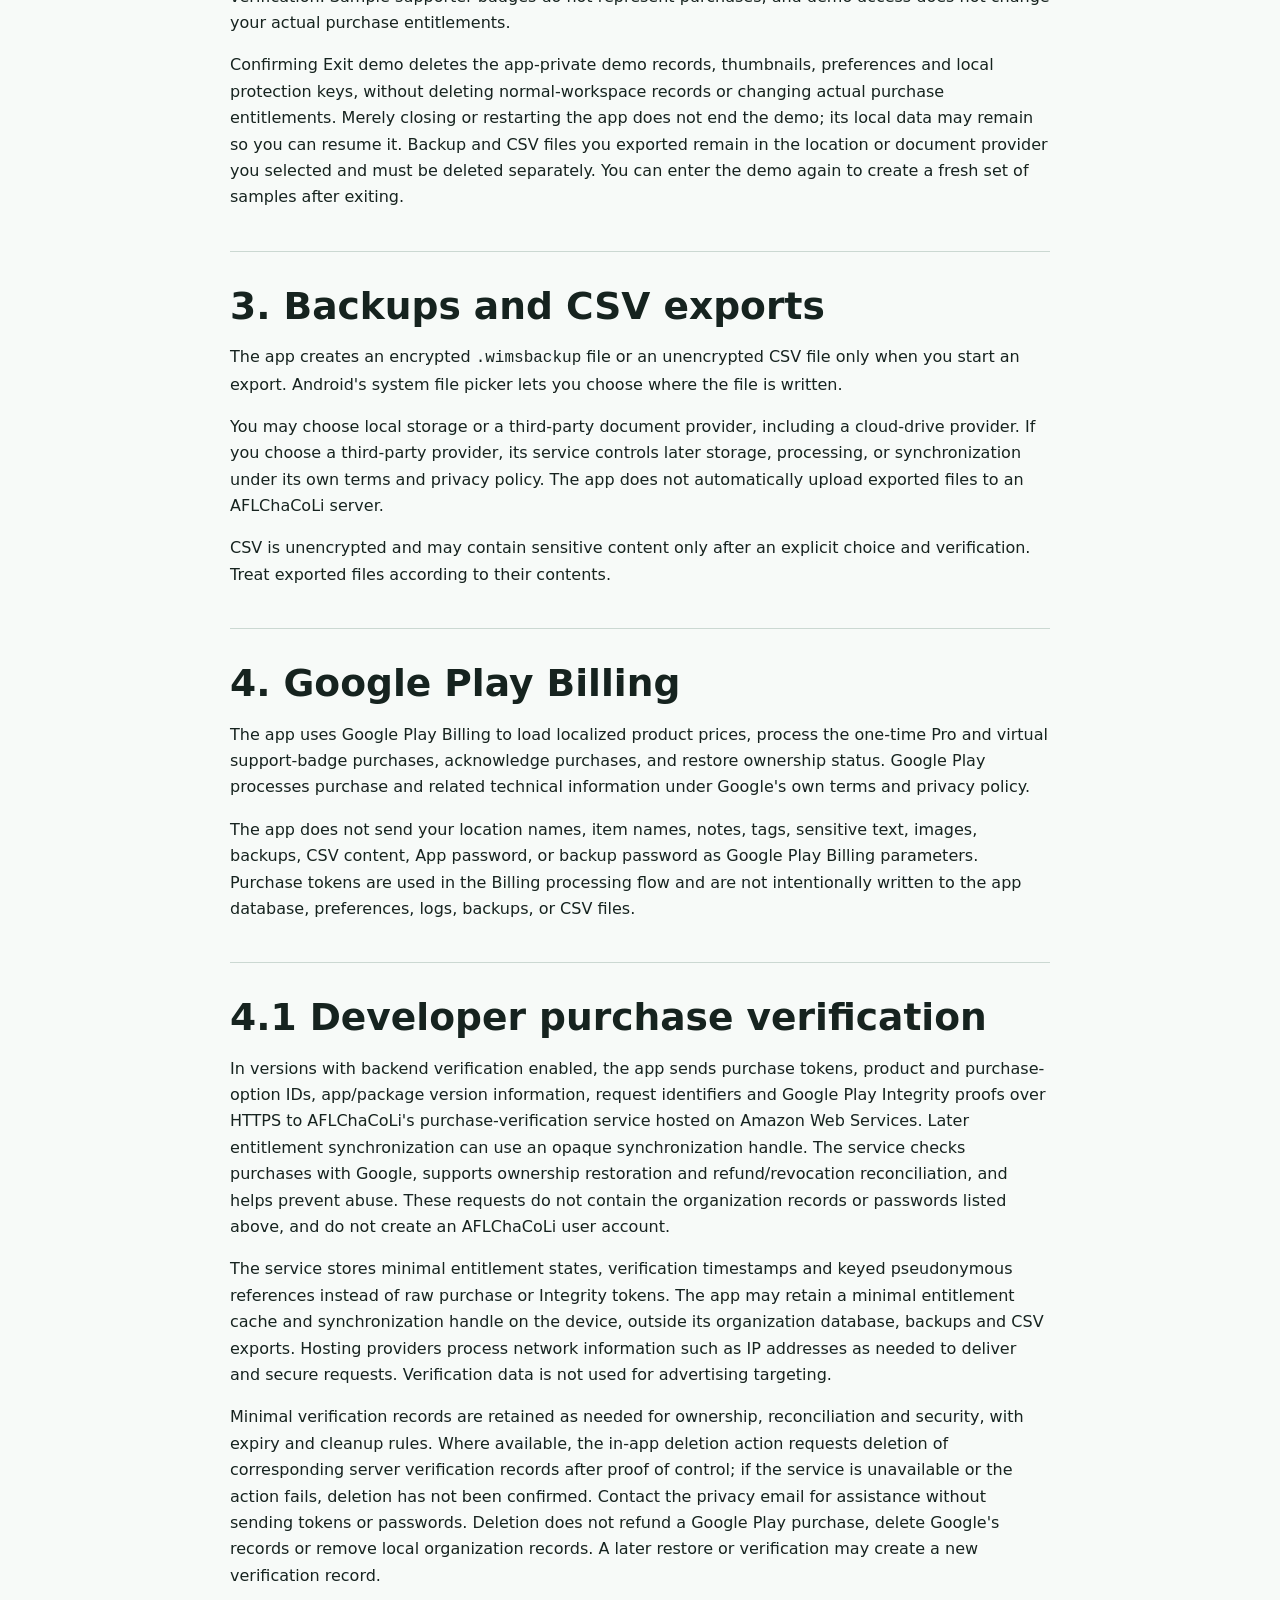
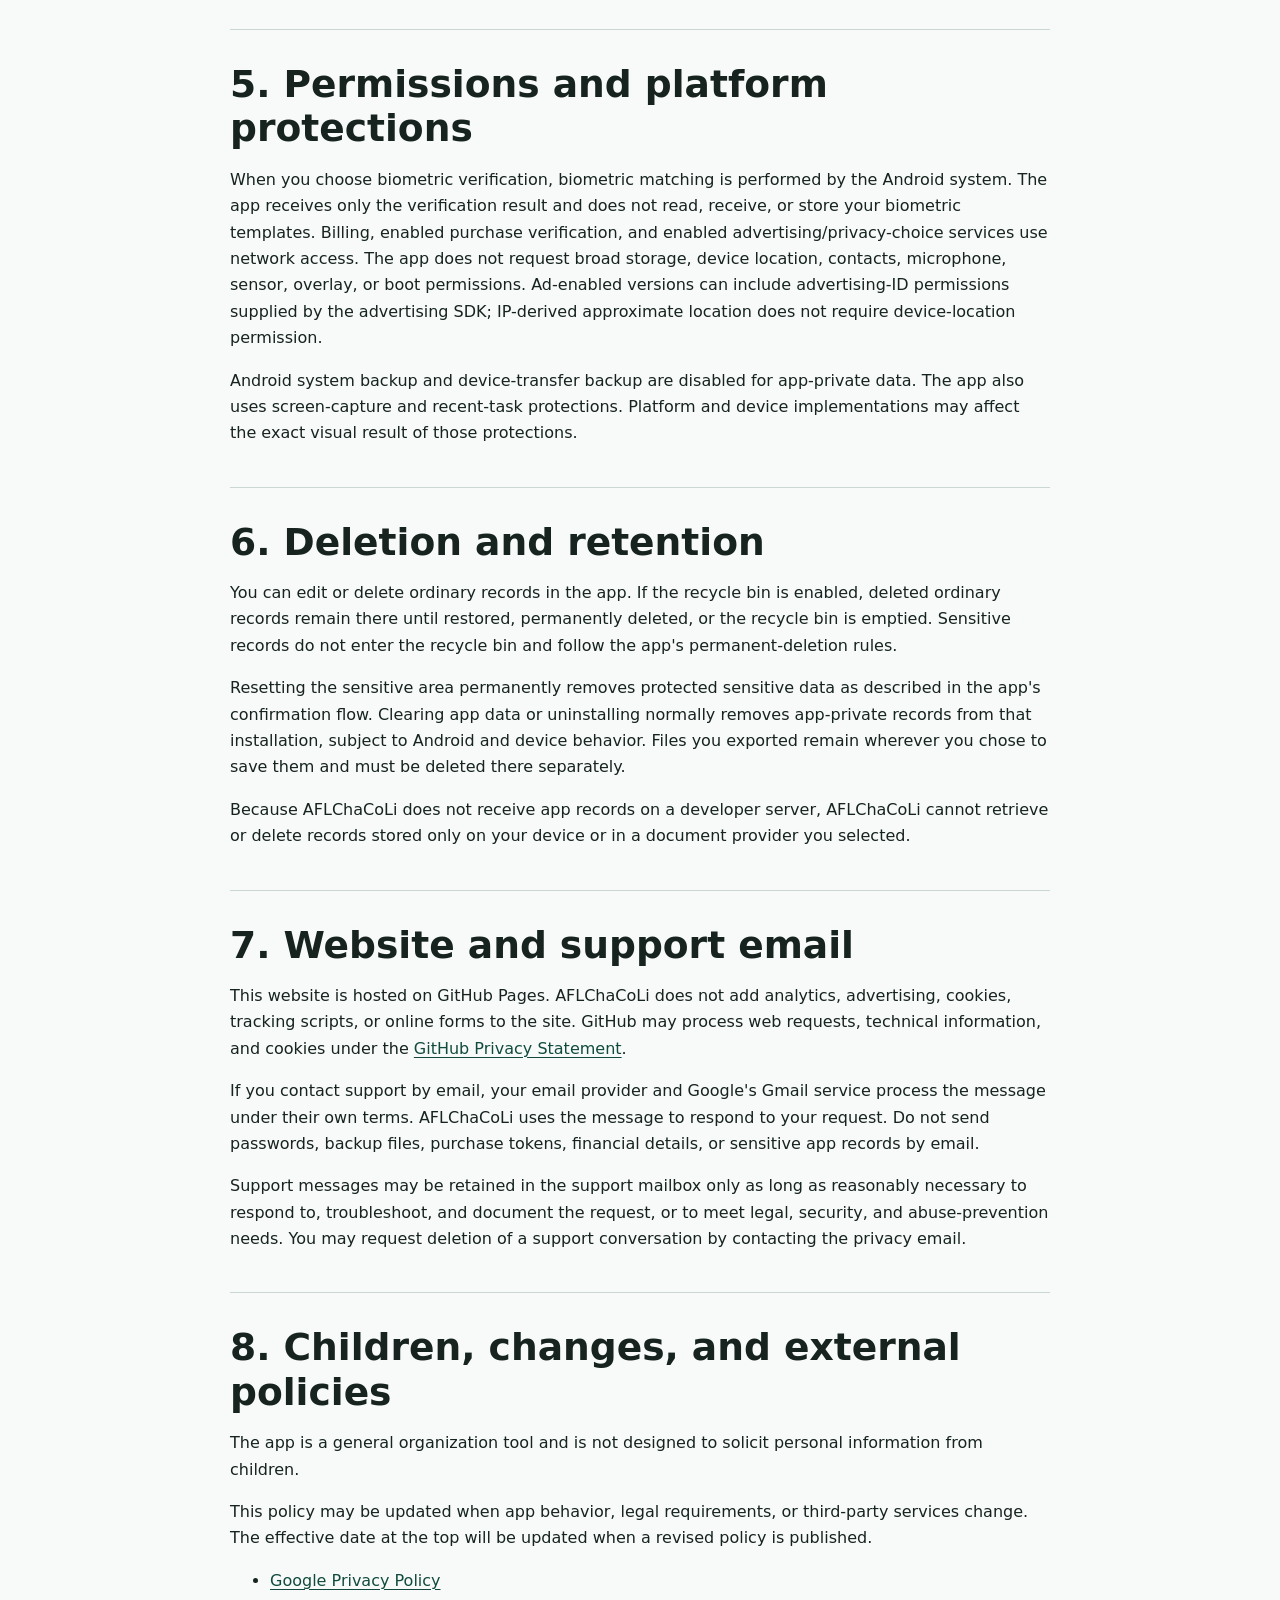
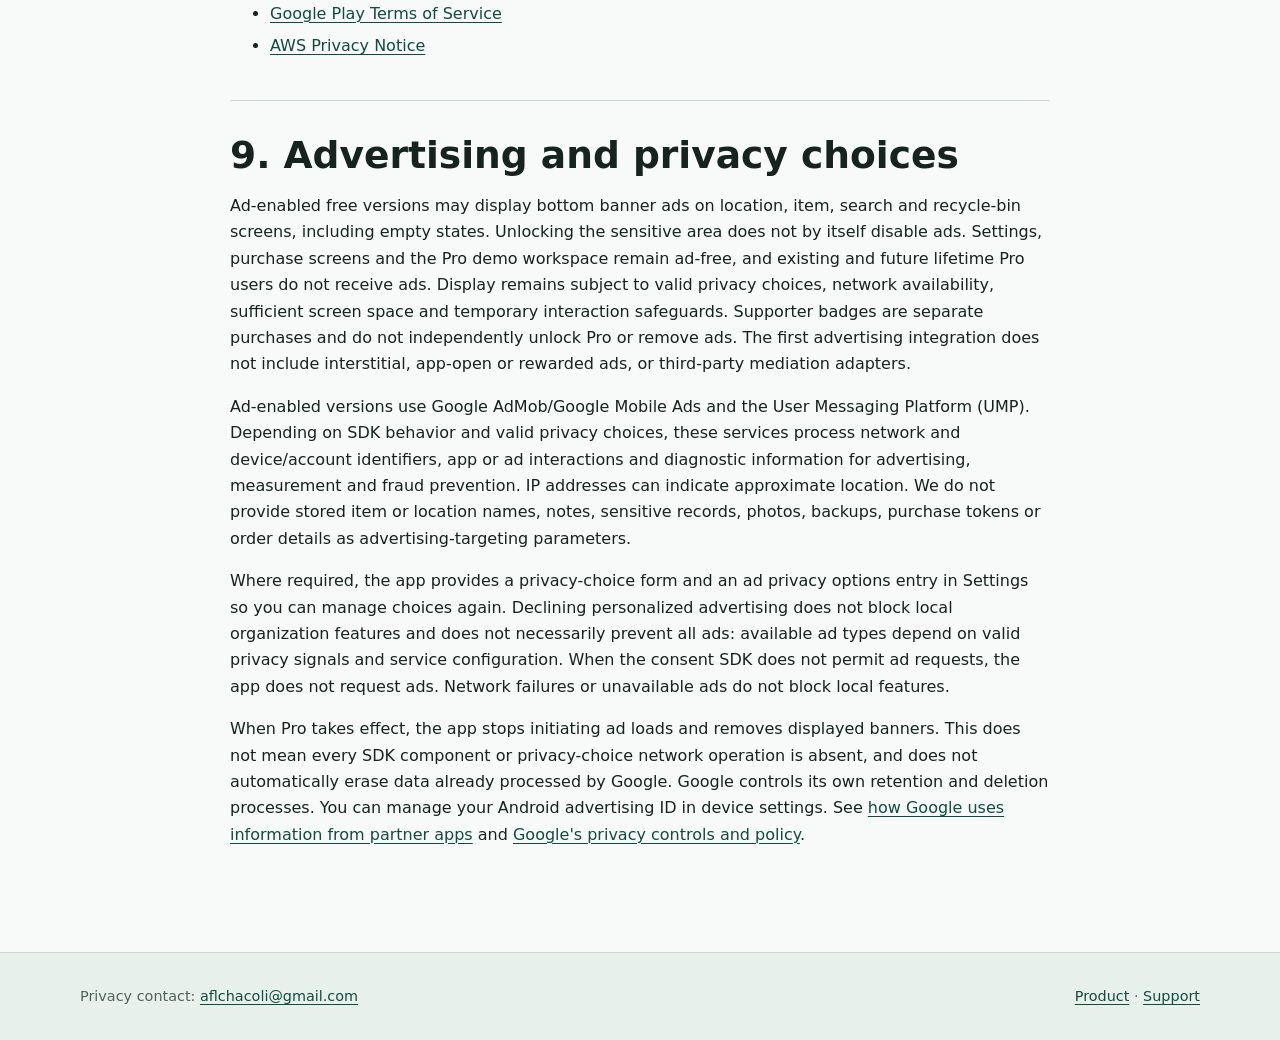
==== commit 85b039ce: "Clarify banner coverage and Pro demo privacy in four languages" ====
--- a/where-is-my-stuff/privacy/index.html
+++ b/where-is-my-stuff/privacy/index.html
@@ -13,10 +13,11 @@
     <a class="skip-link" href="#privacy-main-en">Skip to content</a>
     <header class="site-header"><div class="header-inner"><a class="wordmark" href="../../#en">AFL<span>ChaCoLi</span></a><nav class="site-nav" aria-label="Primary navigation"><a href="../#en">Product</a><a href="./#en">Privacy</a><a href="../support/#en">Support</a></nav></div><nav class="header-inner language-nav" aria-label="Language"><a href="#en" aria-current="true">English</a><a href="#zh-cn">简体中文</a><a href="#zh-tw">繁體中文（台灣）</a><a href="#zh-hk">繁體中文（香港）</a></nav></header>
     <main id="privacy-main-en" tabindex="-1"><div class="page-title"><div class="content narrow"><p class="eyebrow">Where Is My Stuff</p><h1>Privacy Policy</h1><p>How AFLChaCoLi handles app records, exports, purchases, and support communication.</p></div></div><div class="content narrow">
-      <p class="policy-meta"><strong>Effective date:</strong> September 7, 2026</p>
+      <p class="policy-meta"><strong>Effective date:</strong> October 6, 2026</p>
       <p>This policy covers the features enabled in your installed version. Advertising provisions apply only to ad-enabled versions; publishing this policy does not enable ads in versions that do not include them.</p>
       <section><h2>1. Scope and contact</h2><p>This policy applies to the Android app <strong>Where Is My Stuff</strong>, published by <strong>AFLChaCoLi</strong>. Privacy questions can be sent to <a href="mailto:aflchacoli@gmail.com">aflchacoli@gmail.com</a>.</p><p>The app does not provide an AFLChaCoLi account or developer-operated cloud-sync service.</p></section>
       <section><h2>2. Records stored on your device</h2><p>The app processes and stores locations, items, ordinary notes, tags, importance, sensitive item text, sensitive location notes, image thumbnails, recycle-bin information, and app preferences on your device. Sensitive text is encrypted by the app on the device.</p><p>AFLChaCoLi does not operate a server that receives these app records, and the app does not use them for an AFLChaCoLi cloud-sync service.</p></section>
+      <section><h2>2.1 Pro demo workspace</h2><p>Versions that include Try Pro provide a separate on-device workspace with fictional sample records, without a developer account or purchase. Records, thumbnails, preferences and sensitive-area protection in this workspace are separate from your normal workspace. You can edit demo records and add your own content; the same local storage, encryption and export rules described in this policy apply. Sensitive sample records are created after you set your own local demo password. Biometric verification is optional and is handled by Android as described below.</p><p>The demo workspace does not display ads, initiate real purchases or perform developer purchase verification. Sample supporter badges do not represent purchases, and demo access does not change your actual purchase entitlements.</p><p>Confirming Exit demo deletes the app-private demo records, thumbnails, preferences and local protection keys, without deleting normal-workspace records or changing actual purchase entitlements. Merely closing or restarting the app does not end the demo; its local data may remain so you can resume it. Backup and CSV files you exported remain in the location or document provider you selected and must be deleted separately. You can enter the demo again to create a fresh set of samples after exiting.</p></section>
       <section><h2>3. Backups and CSV exports</h2><p>The app creates an encrypted <code>.wimsbackup</code> file or an unencrypted CSV file only when you start an export. Android's system file picker lets you choose where the file is written.</p><p>You may choose local storage or a third-party document provider, including a cloud-drive provider. If you choose a third-party provider, its service controls later storage, processing, or synchronization under its own terms and privacy policy. The app does not automatically upload exported files to an AFLChaCoLi server.</p><p>CSV is unencrypted and may contain sensitive content only after an explicit choice and verification. Treat exported files according to their contents.</p></section>
       <section><h2>4. Google Play Billing</h2><p>The app uses Google Play Billing to load localized product prices, process the one-time Pro and virtual support-badge purchases, acknowledge purchases, and restore ownership status. Google Play processes purchase and related technical information under Google's own terms and privacy policy.</p><p>The app does not send your location names, item names, notes, tags, sensitive text, images, backups, CSV content, App password, or backup password as Google Play Billing parameters. Purchase tokens are used in the Billing processing flow and are not intentionally written to the app database, preferences, logs, backups, or CSV files.</p></section>
       <section><h2>4.1 Developer purchase verification</h2><p>In versions with backend verification enabled, the app sends purchase tokens, product and purchase-option IDs, app/package version information, request identifiers and Google Play Integrity proofs over HTTPS to AFLChaCoLi's purchase-verification service hosted on Amazon Web Services. Later entitlement synchronization can use an opaque synchronization handle. The service checks purchases with Google, supports ownership restoration and refund/revocation reconciliation, and helps prevent abuse. These requests do not contain the organization records or passwords listed above, and do not create an AFLChaCoLi user account.</p><p>The service stores minimal entitlement states, verification timestamps and keyed pseudonymous references instead of raw purchase or Integrity tokens. The app may retain a minimal entitlement cache and synchronization handle on the device, outside its organization database, backups and CSV exports. Hosting providers process network information such as IP addresses as needed to deliver and secure requests. Verification data is not used for advertising targeting.</p><p>Minimal verification records are retained as needed for ownership, reconciliation and security, with expiry and cleanup rules. Where available, the in-app deletion action requests deletion of corresponding server verification records after proof of control; if the service is unavailable or the action fails, deletion has not been confirmed. Contact the privacy email for assistance without sending tokens or passwords. Deletion does not refund a Google Play purchase, delete Google's records or remove local organization records. A later restore or verification may create a new verification record.</p></section>
@@ -24,7 +25,7 @@
       <section><h2>6. Deletion and retention</h2><p>You can edit or delete ordinary records in the app. If the recycle bin is enabled, deleted ordinary records remain there until restored, permanently deleted, or the recycle bin is emptied. Sensitive records do not enter the recycle bin and follow the app's permanent-deletion rules.</p><p>Resetting the sensitive area permanently removes protected sensitive data as described in the app's confirmation flow. Clearing app data or uninstalling normally removes app-private records from that installation, subject to Android and device behavior. Files you exported remain wherever you chose to save them and must be deleted there separately.</p><p>Because AFLChaCoLi does not receive app records on a developer server, AFLChaCoLi cannot retrieve or delete records stored only on your device or in a document provider you selected.</p></section>
       <section><h2>7. Website and support email</h2><p>This website is hosted on GitHub Pages. AFLChaCoLi does not add analytics, advertising, cookies, tracking scripts, or online forms to the site. GitHub may process web requests, technical information, and cookies under the <a href="https://docs.github.com/en/site-policy/privacy-policies/github-general-privacy-statement">GitHub Privacy Statement</a>.</p><p>If you contact support by email, your email provider and Google's Gmail service process the message under their own terms. AFLChaCoLi uses the message to respond to your request. Do not send passwords, backup files, purchase tokens, financial details, or sensitive app records by email.</p><p>Support messages may be retained in the support mailbox only as long as reasonably necessary to respond to, troubleshoot, and document the request, or to meet legal, security, and abuse-prevention needs. You may request deletion of a support conversation by contacting the privacy email.</p></section>
       <section><h2>8. Children, changes, and external policies</h2><p>The app is a general organization tool and is not designed to solicit personal information from children.</p><p>This policy may be updated when app behavior, legal requirements, or third-party services change. The effective date at the top will be updated when a revised policy is published.</p><ul><li><a href="https://policies.google.com/privacy">Google Privacy Policy</a></li><li><a href="https://play.google.com/about/play-terms/">Google Play Terms of Service</a></li><li><a href="https://aws.amazon.com/privacy/">AWS Privacy Notice</a></li></ul></section>
-      <section><h2>9. Advertising and privacy choices</h2><p>Ad-enabled free versions may display bottom banner ads on selected ordinary list screens. Existing and future lifetime Pro users do not receive ads. Supporter badges are separate purchases and do not independently unlock Pro or remove ads. The first advertising integration does not include interstitial, app-open or rewarded ads, or third-party mediation adapters.</p><p>Ad-enabled versions use Google AdMob/Google Mobile Ads and the User Messaging Platform (UMP). Depending on SDK behavior and valid privacy choices, these services process network and device/account identifiers, app or ad interactions and diagnostic information for advertising, measurement and fraud prevention. IP addresses can indicate approximate location. We do not provide stored item or location names, notes, sensitive records, photos, backups, purchase tokens or order details as advertising-targeting parameters.</p><p>Where required, the app provides a privacy-choice form and an ad privacy options entry in Settings so you can manage choices again. Declining personalized advertising does not block local organization features and does not necessarily prevent all ads: available ad types depend on valid privacy signals and service configuration. When the consent SDK does not permit ad requests, the app does not request ads. Network failures or unavailable ads do not block local features.</p><p>When Pro takes effect, the app stops initiating ad loads and removes displayed banners. This does not mean every SDK component or privacy-choice network operation is absent, and does not automatically erase data already processed by Google. Google controls its own retention and deletion processes. You can manage your Android advertising ID in device settings. See <a href="https://policies.google.com/technologies/partner-sites">how Google uses information from partner apps</a> and <a href="https://policies.google.com/privacy">Google's privacy controls and policy</a>.</p></section>
+      <section><h2>9. Advertising and privacy choices</h2><p>Ad-enabled free versions may display bottom banner ads on location, item, search and recycle-bin screens, including empty states. Unlocking the sensitive area does not by itself disable ads. Settings, purchase screens and the Pro demo workspace remain ad-free, and existing and future lifetime Pro users do not receive ads. Display remains subject to valid privacy choices, network availability, sufficient screen space and temporary interaction safeguards. Supporter badges are separate purchases and do not independently unlock Pro or remove ads. The first advertising integration does not include interstitial, app-open or rewarded ads, or third-party mediation adapters.</p><p>Ad-enabled versions use Google AdMob/Google Mobile Ads and the User Messaging Platform (UMP). Depending on SDK behavior and valid privacy choices, these services process network and device/account identifiers, app or ad interactions and diagnostic information for advertising, measurement and fraud prevention. IP addresses can indicate approximate location. We do not provide stored item or location names, notes, sensitive records, photos, backups, purchase tokens or order details as advertising-targeting parameters.</p><p>Where required, the app provides a privacy-choice form and an ad privacy options entry in Settings so you can manage choices again. Declining personalized advertising does not block local organization features and does not necessarily prevent all ads: available ad types depend on valid privacy signals and service configuration. When the consent SDK does not permit ad requests, the app does not request ads. Network failures or unavailable ads do not block local features.</p><p>When Pro takes effect, the app stops initiating ad loads and removes displayed banners. This does not mean every SDK component or privacy-choice network operation is absent, and does not automatically erase data already processed by Google. Google controls its own retention and deletion processes. You can manage your Android advertising ID in device settings. See <a href="https://policies.google.com/technologies/partner-sites">how Google uses information from partner apps</a> and <a href="https://policies.google.com/privacy">Google's privacy controls and policy</a>.</p></section>
     </div></main>
     <footer class="site-footer"><div class="footer-inner"><p>Privacy contact: <a href="mailto:aflchacoli@gmail.com">aflchacoli@gmail.com</a></p><p><a href="../#en">Product</a> · <a href="../support/#en">Support</a></p></div></footer>
   </article>
@@ -33,10 +34,11 @@
     <a class="skip-link" href="#privacy-main-zh-cn">跳到正文</a>
     <header class="site-header"><div class="header-inner"><a class="wordmark" href="../../#zh-cn">AFL<span>ChaCoLi</span></a><nav class="site-nav" aria-label="主导航"><a href="../#zh-cn">产品</a><a href="./#zh-cn">隐私政策</a><a href="../support/#zh-cn">支持</a></nav></div><nav class="header-inner language-nav" aria-label="语言"><a href="#en">English</a><a href="#zh-cn" aria-current="true">简体中文</a><a href="#zh-tw">繁體中文（台灣）</a><a href="#zh-hk">繁體中文（香港）</a></nav></header>
     <main id="privacy-main-zh-cn" tabindex="-1"><div class="page-title"><div class="content narrow"><p class="eyebrow">东西放哪了</p><h1>隐私政策</h1><p>AFLChaCoLi 如何处理 App 记录、文件导出、购买和支持邮件。</p></div></div><div class="content narrow">
-      <p class="policy-meta"><strong>生效日期：</strong>2026 年 9 月 7 日</p>
+      <p class="policy-meta"><strong>生效日期：</strong>2026 年 10 月 6 日</p>
       <p>本政策适用于你所安装版本中已启用的功能。广告条款仅适用于启用广告的版本；发布本政策不会使原本不含广告的版本自动启用广告。</p>
       <section><h2>1. 适用范围与联系方式</h2><p>本政策适用于由 <strong>AFLChaCoLi</strong> 发布的 Android App <strong>“东西放哪了”</strong>。隐私问题请发送至 <a href="mailto:aflchacoli@gmail.com">aflchacoli@gmail.com</a>。</p><p>本 App 不提供 AFLChaCoLi 账号或开发者自建云同步服务。</p></section>
       <section><h2>2. 保存在设备上的记录</h2><p>App 在你的设备上处理和保存位置、条目、普通备注、标签、重要程度、敏感条目正文、敏感位置备注、图片缩略图、回收站信息和 App 偏好。敏感文字由 App 在设备上加密。</p><p>AFLChaCoLi 不运营用于接收这些 App 记录的服务器，App 也不会将这些记录用于 AFLChaCoLi 自有云同步。</p></section>
+      <section><h2>2.1 Pro 体验空间</h2><p>提供“体验 Pro”功能的版本会建立独立的本地空间及虚构样例记录，无需开发者账号或购买。该空间的记录、缩略图、偏好和敏感区保护与正常空间分开。你可以编辑体验记录及添加自己的内容；本政策所述的本地存储、加密和导出规则同样适用。敏感样例在你自行设置本地体验密码后生成。生物识别验证为可选项，由 Android 按下文所述方式处理。</p><p>体验空间不展示广告，不发起真实购买或开发者购买验证。样例支持徽章不代表真实购买，体验权限不会改变你的实际购买权益。</p><p>确认“退出体验”会删除 App 私有的体验记录、缩略图、偏好和本地保护密钥，不会删除正常空间记录或改变实际购买权益。仅关闭或重启 App 不等于退出体验，本地体验数据可保留以便继续使用。已导出的备份和 CSV 文件会留在你选择的位置或文档提供程序中，需要另行删除。退出后可再次进入体验空间，建立新的初始样例。</p></section>
       <section><h2>3. 备份与 CSV 导出</h2><p>只有在你主动发起导出时，App 才会创建加密的 <code>.wimsbackup</code> 文件或未加密的 CSV 文件，并通过 Android 系统文件选择器让你指定保存位置。</p><p>你可以选择本机存储，也可以选择云盘等第三方文档提供程序。选择第三方提供程序后，文件后续的保存、处理或同步由该服务按照其条款和隐私政策负责。App 不会自动将导出文件上传到 AFLChaCoLi 服务器。</p><p>CSV 未加密；只有在你主动选择并完成验证后，CSV 才可能包含敏感内容。请根据文件内容妥善保管。</p></section>
       <section><h2>4. Google Play Billing</h2><p>App 使用 Google Play Billing 查询本地化商品价格、处理 Pro 和虚拟支持徽章的一次性购买、确认购买以及恢复所有权。购买和相关技术信息由 Google Play 按照 Google 自身条款和隐私政策处理。</p><p>App 不会把位置名称、条目名称、备注、标签、敏感文字、图片、备份、CSV、App 密码或备份密码作为 Google Play Billing 参数发送。purchase token 仅用于 Billing 处理流程，不会被 App 主动写入数据库、偏好、日志、备份或 CSV。</p></section>
       <section><h2>4.1 开发者购买验证</h2><p>在启用后端验证的版本中，App 通过 HTTPS 将购买凭据（purchase token）、商品和购买选项 ID、应用包名及版本信息、请求标识和 Google Play Integrity 完整性证明发送至 AFLChaCoLi 托管于 Amazon Web Services 的购买验证服务。后续权益同步可使用不透明的同步句柄。服务向 Google 核验购买，用于恢复所有权、核对退款撤权及防止滥用。这些请求不包含上述整理记录或密码，也不会创建 AFLChaCoLi 用户账号。</p><p>服务保存最小权益状态、验证时间和经过密钥处理的假名化引用，而不是原始购买凭据或 Integrity token。App 可在设备上保存最小权益缓存及同步句柄，独立于整理数据库、备份和 CSV。托管服务商为传输和保护请求，会处理 IP 地址等网络信息。购买验证数据不用于广告定向。</p><p>最小验证记录按维护权益、核对和安全所需保留，并采用过期及清理规则。在相关功能可用时，App 内删除操作会在验证控制权后请求删除对应服务器验证记录；如果服务不可用或操作失败，不能视为删除已完成。可通过隐私邮箱寻求帮助，但不要发送凭据或密码。删除不会退款、删除 Google 的订单记录或删除本地整理记录；后续恢复购买或重新验证可能建立新的验证记录。</p></section>
@@ -44,7 +46,7 @@
       <section><h2>6. 删除与保留</h2><p>你可以在 App 内编辑或删除普通记录。启用回收站时，已删除普通记录会保留到恢复、永久删除或清空回收站。敏感记录不进入回收站，并遵循 App 当前的永久删除规则。</p><p>重置敏感区会按照确认流程永久移除受保护的敏感数据。清除 App 数据或卸载 App 通常会移除该安装中的 App 私有记录，具体仍受 Android 和设备行为影响。已导出的文件会继续保存在你选择的位置，需要在对应位置单独删除。</p><p>由于 AFLChaCoLi 不在开发者服务器接收 App 记录，因此无法读取或删除只保存在你的设备或所选文档提供程序中的记录。</p></section>
       <section><h2>7. 网站与支持邮件</h2><p>本网站托管于 GitHub Pages。AFLChaCoLi 不在网站中添加分析工具、广告、Cookie、追踪脚本或在线表单。GitHub 可能按照 <a href="https://docs.github.com/en/site-policy/privacy-policies/github-general-privacy-statement">GitHub 隐私声明</a>处理网页请求、技术信息和 Cookie。</p><p>如果你通过邮件联系支持，你的邮件服务商和 Google 的 Gmail 服务会按照各自条款处理邮件。AFLChaCoLi 仅将邮件用于回复请求。请不要通过邮件发送密码、备份文件、purchase token、财务资料或敏感 App 记录。</p><p>支持邮件可能仅在合理必要的期限内保留在支持邮箱中，用于回复、排查和记录该请求，或满足法律、安全及防止滥用方面的需要。你可以通过隐私联系邮箱申请删除支持邮件会话。</p></section>
       <section><h2>8. 儿童、政策更新与外部政策</h2><p>本 App 是通用整理工具，不用于主动收集儿童个人信息。</p><p>当 App 行为、法律要求或第三方服务发生变化时，本政策可能更新；发布修订版时会同步更新生效日期。</p><ul><li><a href="https://policies.google.com/privacy">Google 隐私权政策</a></li><li><a href="https://play.google.com/about/play-terms/">Google Play 服务条款</a></li><li><a href="https://aws.amazon.com/privacy/">AWS 隐私声明</a></li></ul></section>
-      <section><h2>9. 广告与隐私选择</h2><p>启用广告的免费版本可能在部分普通列表底部展示横幅广告。现有及未来的永久 Pro 用户均不展示广告。支持徽章属于独立购买，不单独解锁 Pro 或移除广告。第一轮广告接入不包含插屏、开屏、激励广告或第三方聚合适配器。</p><p>启用广告的版本使用 Google AdMob/Google Mobile Ads 和 User Messaging Platform（UMP）。根据 SDK 行为和有效隐私选择，这些服务会为广告、效果衡量及防止欺诈处理网络和设备/账号标识、应用或广告互动及诊断信息。IP 地址可用于推断大致位置。我们不会把已保存的条目或位置名称、备注、敏感记录、照片、备份、购买凭据或订单详情作为广告定向参数。</p><p>在需要时，App 会提供隐私选择表单，并在设置中提供广告隐私选项入口，方便你重新管理选择。拒绝个性化广告不会阻止本地整理功能，也不一定使所有广告停止；可用广告类型取决于有效隐私信号和服务配置。当隐私 SDK 不允许广告请求时，App 不会请求广告。网络故障或无可用广告不会阻止本地功能。</p><p>Pro 生效后，App 停止发起广告加载并移除已展示的横幅。这不代表所有 SDK 组件或隐私选择网络操作均不存在，也不会自动删除 Google 此前处理的数据。Google 按其自身规则处理保留和删除。你可以在 Android 设备设置中管理广告 ID。请参阅 <a href="https://policies.google.com/technologies/partner-sites">Google 如何使用合作伙伴应用的信息</a>及 <a href="https://policies.google.com/privacy">Google 隐私控制与政策</a>。</p></section>
+      <section><h2>9. 广告与隐私选择</h2><p>启用广告的免费版本可能在位置、条目、查找和回收站页面底部显示横幅广告，包括空内容状态。解锁敏感区本身不会关闭广告。设置、购买页面及 Pro 体验空间保持无广告，现有及未来的永久 Pro 用户均不显示广告。展示仍受有效隐私选择、网络可用性、屏幕空间及临时操作保护限制。支持徽章属于独立购买，不单独解锁 Pro 或移除广告。第一轮广告接入不包含插屏、开屏、激励广告或第三方广告聚合适配器。</p><p>启用广告的版本使用 Google AdMob/Google Mobile Ads 和 User Messaging Platform（UMP）。根据 SDK 行为和有效隐私选择，这些服务会为广告、效果衡量及防止欺诈处理网络和设备/账号标识、应用或广告互动及诊断信息。IP 地址可用于推断大致位置。我们不会把已保存的条目或位置名称、备注、敏感记录、照片、备份、购买凭据或订单详情作为广告定向参数。</p><p>在需要时，App 会提供隐私选择表单，并在设置中提供广告隐私选项入口，方便你重新管理选择。拒绝个性化广告不会阻止本地整理功能，也不一定使所有广告停止；可用广告类型取决于有效隐私信号和服务配置。当隐私 SDK 不允许广告请求时，App 不会请求广告。网络故障或无可用广告不会阻止本地功能。</p><p>Pro 生效后，App 停止发起广告加载并移除已展示的横幅。这不代表所有 SDK 组件或隐私选择网络操作均不存在，也不会自动删除 Google 此前处理的数据。Google 按其自身规则处理保留和删除。你可以在 Android 设备设置中管理广告 ID。请参阅 <a href="https://policies.google.com/technologies/partner-sites">Google 如何使用合作伙伴应用的信息</a>及 <a href="https://policies.google.com/privacy">Google 隐私控制与政策</a>。</p></section>
     </div></main><footer class="site-footer"><div class="footer-inner"><p>隐私联系：<a href="mailto:aflchacoli@gmail.com">aflchacoli@gmail.com</a></p><p><a href="../#zh-cn">产品</a> · <a href="../support/#zh-cn">支持</a></p></div></footer>
   </article>
 
@@ -52,10 +54,11 @@
     <a class="skip-link" href="#privacy-main-zh-tw">跳至主要內容</a>
     <header class="site-header"><div class="header-inner"><a class="wordmark" href="../../#zh-tw">AFL<span>ChaCoLi</span></a><nav class="site-nav" aria-label="主要導覽"><a href="../#zh-tw">產品</a><a href="./#zh-tw">隱私權政策</a><a href="../support/#zh-tw">支援</a></nav></div><nav class="header-inner language-nav" aria-label="語言"><a href="#en">English</a><a href="#zh-cn">简体中文</a><a href="#zh-tw" aria-current="true">繁體中文（台灣）</a><a href="#zh-hk">繁體中文（香港）</a></nav></header>
     <main id="privacy-main-zh-tw" tabindex="-1"><div class="page-title"><div class="content narrow"><p class="eyebrow">東西放哪了</p><h1>隱私權政策</h1><p>AFLChaCoLi 如何處理 App 記錄、檔案匯出、購買與支援郵件。</p></div></div><div class="content narrow">
-      <p class="policy-meta"><strong>生效日期：</strong>2026 年 9 月 7 日</p>
+      <p class="policy-meta"><strong>生效日期：</strong>2026 年 10 月 6 日</p>
       <p>本政策適用於你所安裝版本中已啟用的功能。廣告條款僅適用於啟用廣告的版本；發布本政策不會讓原本不含廣告的版本自動啟用廣告。</p>
       <section><h2>1. 適用範圍與聯絡方式</h2><p>本政策適用於由 <strong>AFLChaCoLi</strong> 發布的 Android App <strong>「東西放哪了」</strong>。隱私問題請寄至 <a href="mailto:aflchacoli@gmail.com">aflchacoli@gmail.com</a>。</p><p>本 App 不提供 AFLChaCoLi 帳號或開發者自建雲端同步服務。</p></section>
       <section><h2>2. 儲存於裝置上的記錄</h2><p>App 在你的裝置上處理及儲存位置、項目、一般備註、標籤、重要程度、敏感項目文字、敏感位置備註、圖片縮圖、回收筒資訊與 App 偏好。敏感文字由 App 在裝置上加密。</p><p>AFLChaCoLi 不營運用來接收這些 App 記錄的伺服器，App 也不會將記錄用於 AFLChaCoLi 自有雲端同步。</p></section>
+      <section><h2>2.1 Pro 體驗空間</h2><p>提供「體驗 Pro」功能的版本會建立獨立的本機空間與虛構範例記錄，無須開發者帳號或購買。該空間的記錄、縮圖、偏好與敏感區保護均與一般空間分開。你可以編輯體驗記錄及加入自己的內容；本政策所述的本機儲存、加密與匯出規則同樣適用。敏感範例會在你自行設定本機體驗密碼後建立。生物辨識驗證為選用項目，由 Android 依下文所述方式處理。</p><p>體驗空間不顯示廣告、不發起實際購買或開發者購買驗證。範例支援徽章不代表實際購買，體驗權限不會改變你的實際購買權益。</p><p>確認「退出體驗」會刪除 App 私有的體驗記錄、縮圖、偏好與本機保護金鑰，不會刪除一般空間記錄或改變實際購買權益。僅關閉或重新啟動 App 不等於退出體驗，本機體驗資料可保留以便繼續使用。已匯出的備份與 CSV 檔案會留在你選擇的位置或文件提供者中，必須另外刪除。退出後可再次進入體驗空間，建立新的初始範例。</p></section>
       <section><h2>3. 備份與 CSV 匯出</h2><p>僅在你主動開始匯出時，App 才會建立加密的 <code>.wimsbackup</code> 檔案或未加密的 CSV，並透過 Android 系統檔案選擇器讓你指定儲存位置。</p><p>你可以選擇本機儲存空間或雲端硬碟等第三方文件提供者。選擇第三方提供者後，檔案後續的儲存、處理或同步由該服務依其條款與隱私權政策負責。App 不會自動把匯出檔案上傳至 AFLChaCoLi 伺服器。</p><p>CSV 未加密；只有在你主動選擇並完成驗證後，才可能包含敏感內容。請依檔案內容妥善保管。</p></section>
       <section><h2>4. Google Play Billing</h2><p>App 使用 Google Play Billing 查詢在地化商品價格、處理 Pro 與虛擬支援徽章的一次性購買、確認購買及恢復所有權。購買與相關技術資訊由 Google Play 依 Google 自身條款與隱私權政策處理。</p><p>App 不會將位置名稱、項目名稱、備註、標籤、敏感文字、圖片、備份、CSV、App 密碼或備份密碼作為 Google Play Billing 參數傳送。purchase token 僅用於 Billing 處理流程，不會由 App 主動寫入資料庫、偏好、日誌、備份或 CSV。</p></section>
       <section><h2>4.1 開發者購買驗證</h2><p>在啟用後端驗證的版本中，App 透過 HTTPS 將購買憑證（purchase token）、商品與購買選項 ID、應用程式套件名稱及版本資訊、請求識別碼和 Google Play Integrity 完整性證明傳送至 AFLChaCoLi 託管於 Amazon Web Services 的購買驗證服務。後續權益同步可使用不透明的同步控制代碼。服務向 Google 核驗購買，用於恢復所有權、核對退款撤權與防止濫用。這些請求不包含上述整理記錄或密碼，也不會建立 AFLChaCoLi 使用者帳號。</p><p>服務儲存最小權益狀態、驗證時間與經過金鑰處理的假名化參照，而非原始購買憑證或 Integrity token。App 可在裝置上儲存最小權益快取及同步控制代碼，獨立於整理資料庫、備份與 CSV。託管服務商為傳輸及保護請求，會處理 IP 位址等網路資訊。購買驗證資料不用於廣告定向。</p><p>最小驗證記錄依維護權益、核對與安全所需保留，並採用到期及清理規則。在相關功能可用時，App 內刪除操作會在驗證控制權後要求刪除對應伺服器驗證記錄；若服務不可用或操作失敗，不能視為刪除已完成。可透過隱私聯絡信箱尋求協助，但不要傳送憑證或密碼。刪除不會退款、刪除 Google 的訂單記錄或刪除本機整理記錄；後續恢復購買或重新驗證可能建立新的驗證記錄。</p></section>
@@ -63,7 +66,7 @@
       <section><h2>6. 刪除與保留</h2><p>你可以在 App 內編輯或刪除一般記錄。啟用回收筒時，已刪除的一般記錄會保留至恢復、永久刪除或清空回收筒。敏感記錄不會進入回收筒，並依 App 現有永久刪除規則處理。</p><p>重設敏感區會依確認流程永久移除受保護的敏感資料。清除 App 資料或解除安裝通常會移除該安裝中的 App 私有記錄，仍以 Android 與裝置行為為準。已匯出的檔案會保留在你選擇的位置，必須另外刪除。</p><p>由於 AFLChaCoLi 不在開發者伺服器接收 App 記錄，因此無法讀取或刪除僅儲存在你的裝置或所選文件提供者中的記錄。</p></section>
       <section><h2>7. 網站與支援郵件</h2><p>本網站託管於 GitHub Pages。AFLChaCoLi 不在網站中加入分析工具、廣告、Cookie、追蹤指令碼或線上表單。GitHub 可能依 <a href="https://docs.github.com/en/site-policy/privacy-policies/github-general-privacy-statement">GitHub 隱私權聲明</a>處理網頁請求、技術資訊與 Cookie。</p><p>若你透過電子郵件聯絡支援，你的郵件服務商與 Google 的 Gmail 服務會依各自條款處理郵件。AFLChaCoLi 僅將郵件用於回覆要求。請勿透過郵件傳送密碼、備份檔、purchase token、財務資料或敏感 App 記錄。</p><p>支援郵件可能僅在合理必要的期間內保留於支援信箱，用於回覆、排除問題及記錄該要求，或滿足法律、安全與防止濫用的需要。你可以透過隱私聯絡信箱要求刪除支援郵件往來。</p></section>
       <section><h2>8. 兒童、政策更新與外部政策</h2><p>本 App 是一般整理工具，不用於主動蒐集兒童個人資訊。</p><p>當 App 行為、法律要求或第三方服務變更時，本政策可能更新；發布修訂版本時會同步更新生效日期。</p><ul><li><a href="https://policies.google.com/privacy">Google 隱私權政策</a></li><li><a href="https://play.google.com/about/play-terms/">Google Play 服務條款</a></li><li><a href="https://aws.amazon.com/privacy/">AWS 隱私權聲明</a></li></ul></section>
-      <section><h2>9. 廣告與隱私選擇</h2><p>啟用廣告的免費版本可能在部分一般列表底部顯示橫幅廣告。現有及未來的永久 Pro 使用者均不顯示廣告。支援徽章屬於獨立購買，不單獨解鎖 Pro 或移除廣告。第一輪廣告接入不包含插頁式、開屏、獎勵廣告或第三方廣告聚合介接程式。</p><p>啟用廣告的版本使用 Google AdMob/Google Mobile Ads 與 User Messaging Platform（UMP）。依 SDK 行為及有效隱私選擇，這些服務會為廣告、成效衡量與防止詐欺處理網路和裝置/帳號識別碼、應用程式或廣告互動及診斷資訊。IP 位址可用於推斷大致位置。我們不會將已儲存的項目或位置名稱、備註、敏感記錄、照片、備份、購買憑證或訂單詳情作為廣告定向參數。</p><p>在需要時，App 會提供隱私選擇表單，並在設定中提供廣告隱私選項入口，方便你重新管理選擇。拒絕個人化廣告不會阻止本機整理功能，也不一定讓所有廣告停止；可用廣告類型取決於有效隱私訊號及服務設定。當隱私 SDK 不允許廣告請求時，App 不會要求廣告。網路故障或無可用廣告不會阻止本機功能。</p><p>Pro 生效後，App 停止發起廣告載入並移除已顯示的橫幅。這不代表所有 SDK 元件或隱私選擇網路操作均不存在，也不會自動刪除 Google 先前處理的資料。Google 依自身規則處理保留與刪除。你可以在 Android 裝置設定中管理廣告 ID。請參閱 <a href="https://policies.google.com/technologies/partner-sites">Google 如何使用合作夥伴應用程式的資訊</a>及 <a href="https://policies.google.com/privacy">Google 隱私控制與政策</a>。</p></section>
+      <section><h2>9. 廣告與隱私選擇</h2><p>啟用廣告的免費版本可能在位置、項目、搜尋和回收筒頁面底部顯示橫幅廣告，包括空內容狀態。解鎖敏感區本身不會關閉廣告。設定、購買頁面及 Pro 體驗空間維持無廣告，現有及未來的永久 Pro 使用者均不顯示廣告。顯示仍受有效隱私選擇、網路可用性、螢幕空間及暫時操作保護限制。支援徽章屬於獨立購買，不單獨解鎖 Pro 或移除廣告。第一輪廣告接入不包含插頁式、開屏、獎勵廣告或第三方廣告聚合介接程式。</p><p>啟用廣告的版本使用 Google AdMob/Google Mobile Ads 與 User Messaging Platform（UMP）。依 SDK 行為及有效隱私選擇，這些服務會為廣告、成效衡量與防止詐欺處理網路和裝置/帳號識別碼、應用程式或廣告互動及診斷資訊。IP 位址可用於推斷大致位置。我們不會將已儲存的項目或位置名稱、備註、敏感記錄、照片、備份、購買憑證或訂單詳情作為廣告定向參數。</p><p>在需要時，App 會提供隱私選擇表單，並在設定中提供廣告隱私選項入口，方便你重新管理選擇。拒絕個人化廣告不會阻止本機整理功能，也不一定讓所有廣告停止；可用廣告類型取決於有效隱私訊號及服務設定。當隱私 SDK 不允許廣告請求時，App 不會要求廣告。網路故障或無可用廣告不會阻止本機功能。</p><p>Pro 生效後，App 停止發起廣告載入並移除已顯示的橫幅。這不代表所有 SDK 元件或隱私選擇網路操作均不存在，也不會自動刪除 Google 先前處理的資料。Google 依自身規則處理保留與刪除。你可以在 Android 裝置設定中管理廣告 ID。請參閱 <a href="https://policies.google.com/technologies/partner-sites">Google 如何使用合作夥伴應用程式的資訊</a>及 <a href="https://policies.google.com/privacy">Google 隱私控制與政策</a>。</p></section>
     </div></main><footer class="site-footer"><div class="footer-inner"><p>隱私聯絡：<a href="mailto:aflchacoli@gmail.com">aflchacoli@gmail.com</a></p><p><a href="../#zh-tw">產品</a> · <a href="../support/#zh-tw">支援</a></p></div></footer>
   </article>
 
@@ -71,10 +74,11 @@
     <a class="skip-link" href="#privacy-main-zh-hk">跳至主要內容</a>
     <header class="site-header"><div class="header-inner"><a class="wordmark" href="../../#zh-hk">AFL<span>ChaCoLi</span></a><nav class="site-nav" aria-label="主要導覽"><a href="../#zh-hk">產品</a><a href="./#zh-hk">私隱政策</a><a href="../support/#zh-hk">支援</a></nav></div><nav class="header-inner language-nav" aria-label="語言"><a href="#en">English</a><a href="#zh-cn">简体中文</a><a href="#zh-tw">繁體中文（台灣）</a><a href="#zh-hk" aria-current="true">繁體中文（香港）</a></nav></header>
     <main id="privacy-main-zh-hk" tabindex="-1"><div class="page-title"><div class="content narrow"><p class="eyebrow">東西放哪了</p><h1>私隱政策</h1><p>AFLChaCoLi 如何處理 App 記錄、檔案匯出、購買及支援電郵。</p></div></div><div class="content narrow">
-      <p class="policy-meta"><strong>生效日期：</strong>2026 年 9 月 7 日</p>
+      <p class="policy-meta"><strong>生效日期：</strong>2026 年 10 月 6 日</p>
       <p>本政策適用於你所安裝版本中已啟用的功能。廣告條款只適用於啟用廣告的版本；發佈本政策不會令原本不含廣告的版本自動啟用廣告。</p>
       <section><h2>1. 適用範圍及聯絡方式</h2><p>本政策適用於由 <strong>AFLChaCoLi</strong> 發佈的 Android App <strong>「東西放哪了」</strong>。私隱問題請電郵至 <a href="mailto:aflchacoli@gmail.com">aflchacoli@gmail.com</a>。</p><p>本 App 不提供 AFLChaCoLi 帳戶或開發者自建雲端同步服務。</p></section>
       <section><h2>2. 儲存於裝置上的記錄</h2><p>App 在你的裝置上處理及儲存位置、項目、一般備註、標籤、重要程度、敏感項目文字、敏感位置備註、圖片縮圖、回收站資料及 App 偏好。敏感文字由 App 在裝置上加密。</p><p>AFLChaCoLi 不營運用作接收這些 App 記錄的伺服器，App 亦不會將記錄用作 AFLChaCoLi 自有雲端同步。</p></section>
+      <section><h2>2.1 Pro 體驗空間</h2><p>提供「體驗 Pro」功能的版本會建立獨立的本機空間及虛構範例記錄，毋須開發者帳戶或購買。該空間的記錄、縮圖、偏好及敏感區保護均與一般空間分開。你可以編輯體驗記錄及加入自己的內容；本政策所述的本機儲存、加密及匯出規則同樣適用。敏感範例會在你自行設定本機體驗密碼後建立。生物識別驗證屬可選項目，由 Android 按下文所述方式處理。</p><p>體驗空間不顯示廣告、不發起實際購買或開發者購買驗證。範例支援徽章不代表實際購買，體驗權限不會改變你的實際購買權益。</p><p>確認「退出體驗」會刪除 App 私有的體驗記錄、縮圖、偏好及本機保護金鑰，不會刪除一般空間記錄或改變實際購買權益。只關閉或重新啟動 App 不等於退出體驗，本機體驗資料可保留以便繼續使用。已匯出的備份及 CSV 檔案會留在你選擇的位置或文件提供者中，必須另外刪除。退出後可再次進入體驗空間，建立新的初始範例。</p></section>
       <section><h2>3. 備份及 CSV 匯出</h2><p>只在你主動開始匯出時，App 才會建立加密的 <code>.wimsbackup</code> 檔案或未加密的 CSV，並透過 Android 系統檔案選擇器讓你指定儲存位置。</p><p>你可以選擇本機儲存空間或雲端硬碟等第三方文件提供者。選擇第三方提供者後，檔案其後的儲存、處理或同步由該服務按其條款及私隱政策負責。App 不會自動把匯出檔案上載至 AFLChaCoLi 伺服器。</p><p>CSV 並未加密；只有在你主動選擇並完成驗證後，才可能包含敏感內容。請按檔案內容妥善保管。</p></section>
       <section><h2>4. Google Play Billing</h2><p>App 使用 Google Play Billing 查詢本地化商品價格、處理 Pro 及虛擬支援徽章的一次性購買、確認購買及恢復所有權。購買及相關技術資料由 Google Play 按 Google 自身條款及私隱政策處理。</p><p>App 不會將位置名稱、項目名稱、備註、標籤、敏感文字、圖片、備份、CSV、App 密碼或備份密碼作為 Google Play Billing 參數傳送。purchase token 只用於 Billing 處理流程，不會由 App 主動寫入資料庫、偏好、日誌、備份或 CSV。</p></section>
       <section><h2>4.1 開發者購買驗證</h2><p>在啟用後端驗證的版本中，App 透過 HTTPS 將購買憑證（purchase token）、商品及購買選項 ID、應用程式套件名稱及版本資料、請求識別碼和 Google Play Integrity 完整性證明傳送至 AFLChaCoLi 託管於 Amazon Web Services 的購買驗證服務。其後權益同步可使用不透明的同步代碼。服務向 Google 核驗購買，用作恢復所有權、核對退款撤權及防止濫用。這些請求不包含上述整理記錄或密碼，亦不會建立 AFLChaCoLi 使用者帳戶。</p><p>服務儲存最小權益狀態、驗證時間及經金鑰處理的假名化參照，而非原始購買憑證或 Integrity token。App 可在裝置上儲存最小權益快取及同步代碼，獨立於整理資料庫、備份及 CSV。託管服務商為傳輸及保護請求，會處理 IP 位址等網絡資料。購買驗證資料不用作廣告定向。</p><p>最小驗證記錄按維護權益、核對及安全所需保留，並採用到期及清理規則。在相關功能可用時，App 內刪除操作會在驗證控制權後要求刪除對應伺服器驗證記錄；如服務不可用或操作失敗，不能視為刪除已完成。可透過私隱聯絡電郵尋求協助，但不要傳送憑證或密碼。刪除不會退款、刪除 Google 的訂單記錄或刪除本機整理記錄；其後恢復購買或重新驗證可能建立新的驗證記錄。</p></section>
@@ -82,7 +86,7 @@
       <section><h2>6. 刪除及保留</h2><p>你可以在 App 內編輯或刪除一般記錄。啟用回收站時，已刪除的一般記錄會保留至恢復、永久刪除或清空回收站。敏感記錄不會進入回收站，並按 App 現有永久刪除規則處理。</p><p>重設敏感區會按確認流程永久移除受保護的敏感資料。清除 App 資料或解除安裝一般會移除該安裝中的 App 私有記錄，仍以 Android 及裝置行為為準。已匯出的檔案會保留在你選擇的位置，必須另外刪除。</p><p>由於 AFLChaCoLi 不在開發者伺服器接收 App 記錄，因此無法讀取或刪除只儲存在你的裝置或所選文件提供者中的記錄。</p></section>
       <section><h2>7. 網站及支援電郵</h2><p>本網站託管於 GitHub Pages。AFLChaCoLi 不在網站加入分析工具、廣告、Cookie、追蹤程式或網上表格。GitHub 可能按 <a href="https://docs.github.com/en/site-policy/privacy-policies/github-general-privacy-statement">GitHub 私隱聲明</a>處理網頁請求、技術資料及 Cookie。</p><p>如你透過電郵聯絡支援，你的電郵服務商及 Google 的 Gmail 服務會按各自條款處理郵件。AFLChaCoLi 只會將郵件用作回覆要求。請勿透過電郵傳送密碼、備份檔、purchase token、財務資料或敏感 App 記錄。</p><p>支援電郵可能只會在合理所需的期間內保留於支援郵箱，用作回覆、排查及記錄該要求，或滿足法律、安全及防止濫用的需要。你可以透過私隱聯絡電郵要求刪除支援電郵對話。</p></section>
       <section><h2>8. 兒童、政策更新及外部政策</h2><p>本 App 是一般整理工具，不用作主動收集兒童個人資料。</p><p>當 App 行為、法律要求或第三方服務變更時，本政策可能更新；發佈修訂版本時會同步更新生效日期。</p><ul><li><a href="https://policies.google.com/privacy">Google 私隱政策</a></li><li><a href="https://play.google.com/about/play-terms/">Google Play 服務條款</a></li><li><a href="https://aws.amazon.com/privacy/">AWS 私隱聲明</a></li></ul></section>
-      <section><h2>9. 廣告及私隱選擇</h2><p>啟用廣告的免費版本可能在部分一般列表底部顯示橫幅廣告。現有及未來的永久 Pro 使用者均不顯示廣告。支援徽章屬於獨立購買，不單獨解鎖 Pro 或移除廣告。第一輪廣告接入不包含插頁式、開屏、獎勵廣告或第三方廣告聚合介接程式。</p><p>啟用廣告的版本使用 Google AdMob/Google Mobile Ads 及 User Messaging Platform（UMP）。按 SDK 行為及有效私隱選擇，這些服務會為廣告、成效衡量及防止詐騙處理網絡和裝置/帳戶識別碼、應用程式或廣告互動及診斷資料。IP 位址可用作推斷大概位置。我們不會將已儲存的項目或位置名稱、備註、敏感記錄、相片、備份、購買憑證或訂單詳情作為廣告定向參數。</p><p>在需要時，App 會提供私隱選擇表格，並在設定中提供廣告私隱選項入口，方便你重新管理選擇。拒絕個人化廣告不會阻止本機整理功能，亦不一定令所有廣告停止；可用廣告類型取決於有效私隱訊號及服務設定。當私隱 SDK 不允許廣告請求時，App 不會要求廣告。網絡故障或無可用廣告不會阻止本機功能。</p><p>Pro 生效後，App 停止發起廣告載入並移除已顯示的橫幅。這不代表所有 SDK 元件或私隱選擇網絡操作均不存在，亦不會自動刪除 Google 先前處理的資料。Google 按自身規則處理保留及刪除。你可以在 Android 裝置設定中管理廣告 ID。請參閱 <a href="https://policies.google.com/technologies/partner-sites">Google 如何使用合作夥伴應用程式的資料</a>及 <a href="https://policies.google.com/privacy">Google 私隱控制及政策</a>。</p></section>
+      <section><h2>9. 廣告及私隱選擇</h2><p>啟用廣告的免費版本可能在位置、項目、搜尋和回收站頁面底部顯示橫幅廣告，包括空內容狀態。解鎖敏感區本身不會關閉廣告。設定、購買頁面及 Pro 體驗空間維持無廣告，現有及未來的永久 Pro 用戶均不顯示廣告。顯示仍受有效私隱選擇、網絡可用性、螢幕空間及暫時操作保護限制。支援徽章屬於獨立購買，不單獨解鎖 Pro 或移除廣告。第一輪廣告接入不包含插頁式、開屏、獎勵廣告或第三方廣告聚合介接程式。</p><p>啟用廣告的版本使用 Google AdMob/Google Mobile Ads 及 User Messaging Platform（UMP）。按 SDK 行為及有效私隱選擇，這些服務會為廣告、成效衡量及防止詐騙處理網絡和裝置/帳戶識別碼、應用程式或廣告互動及診斷資料。IP 位址可用作推斷大概位置。我們不會將已儲存的項目或位置名稱、備註、敏感記錄、相片、備份、購買憑證或訂單詳情作為廣告定向參數。</p><p>在需要時，App 會提供私隱選擇表格，並在設定中提供廣告私隱選項入口，方便你重新管理選擇。拒絕個人化廣告不會阻止本機整理功能，亦不一定令所有廣告停止；可用廣告類型取決於有效私隱訊號及服務設定。當私隱 SDK 不允許廣告請求時，App 不會要求廣告。網絡故障或無可用廣告不會阻止本機功能。</p><p>Pro 生效後，App 停止發起廣告載入並移除已顯示的橫幅。這不代表所有 SDK 元件或私隱選擇網絡操作均不存在，亦不會自動刪除 Google 先前處理的資料。Google 按自身規則處理保留及刪除。你可以在 Android 裝置設定中管理廣告 ID。請參閱 <a href="https://policies.google.com/technologies/partner-sites">Google 如何使用合作夥伴應用程式的資料</a>及 <a href="https://policies.google.com/privacy">Google 私隱控制及政策</a>。</p></section>
     </div></main><footer class="site-footer"><div class="footer-inner"><p>私隱聯絡：<a href="mailto:aflchacoli@gmail.com">aflchacoli@gmail.com</a></p><p><a href="../#zh-hk">產品</a> · <a href="../support/#zh-hk">支援</a></p></div></footer>
   </article>
 </body>
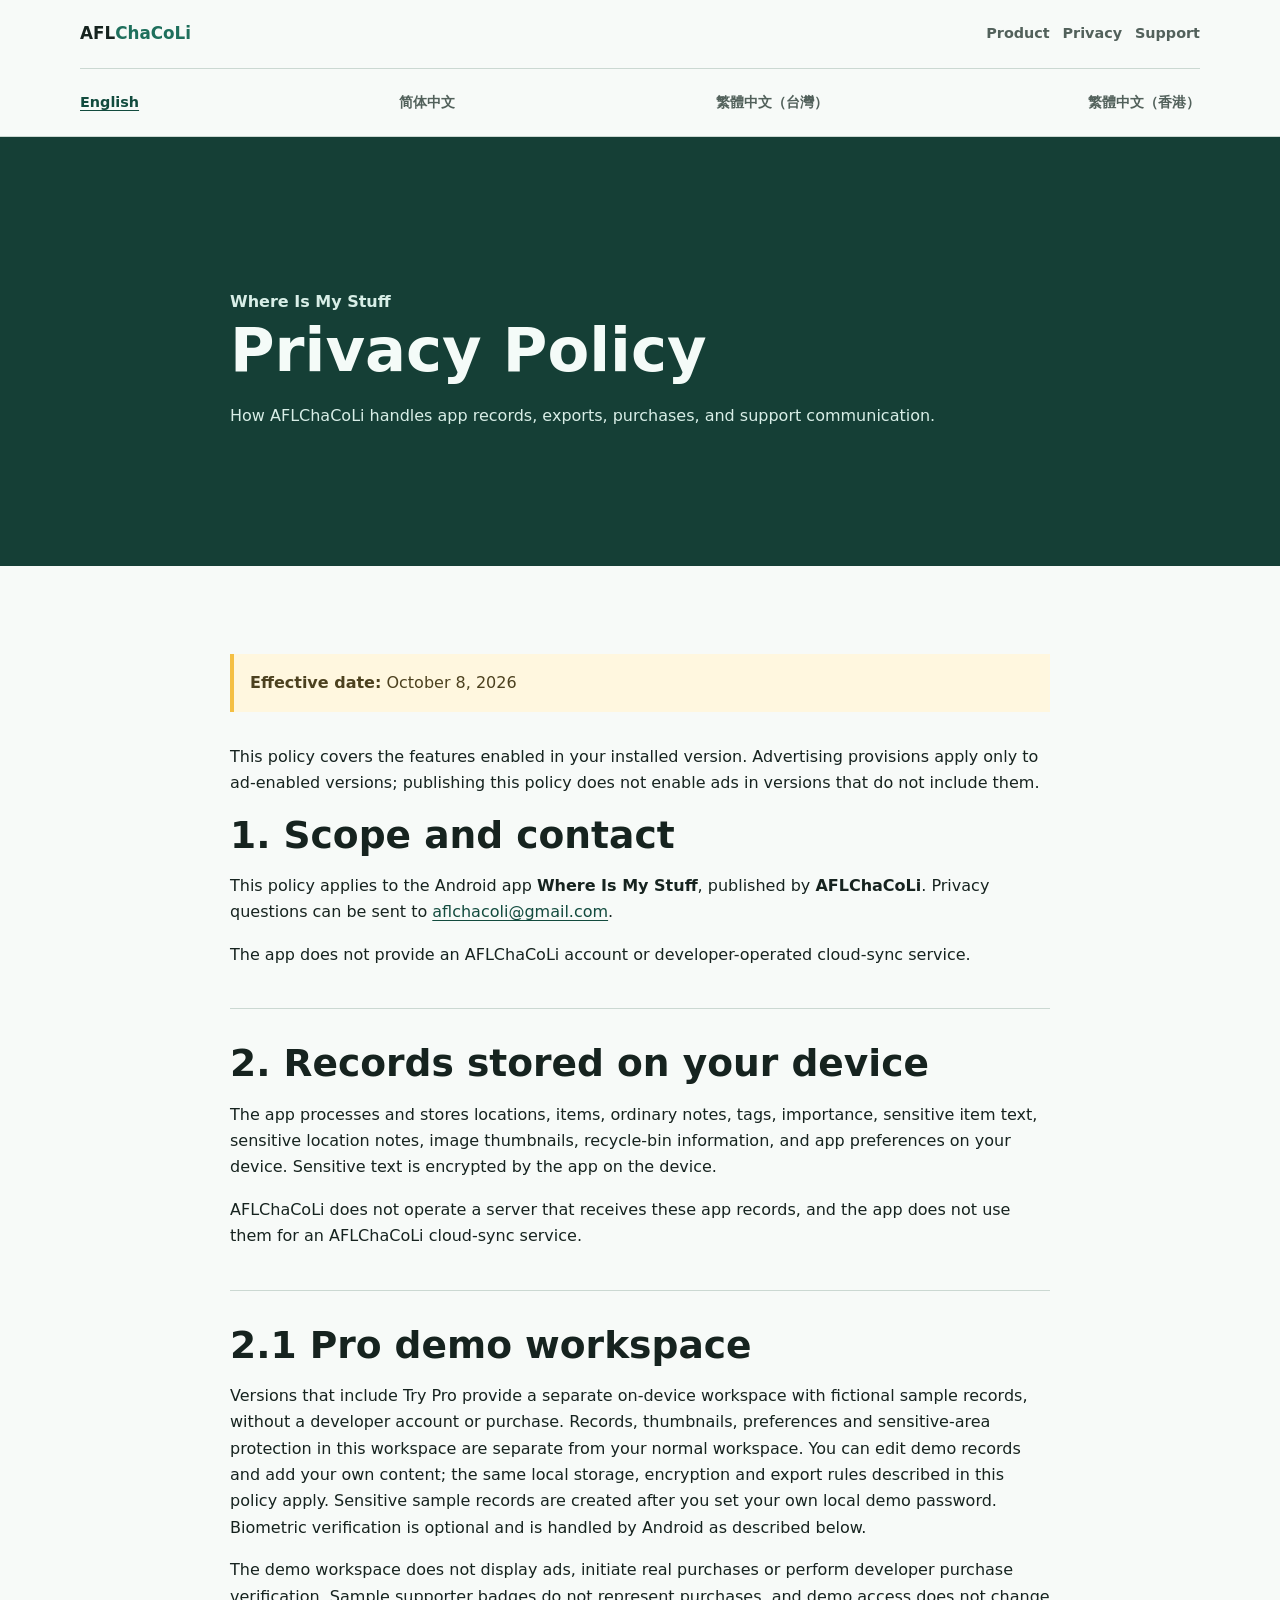
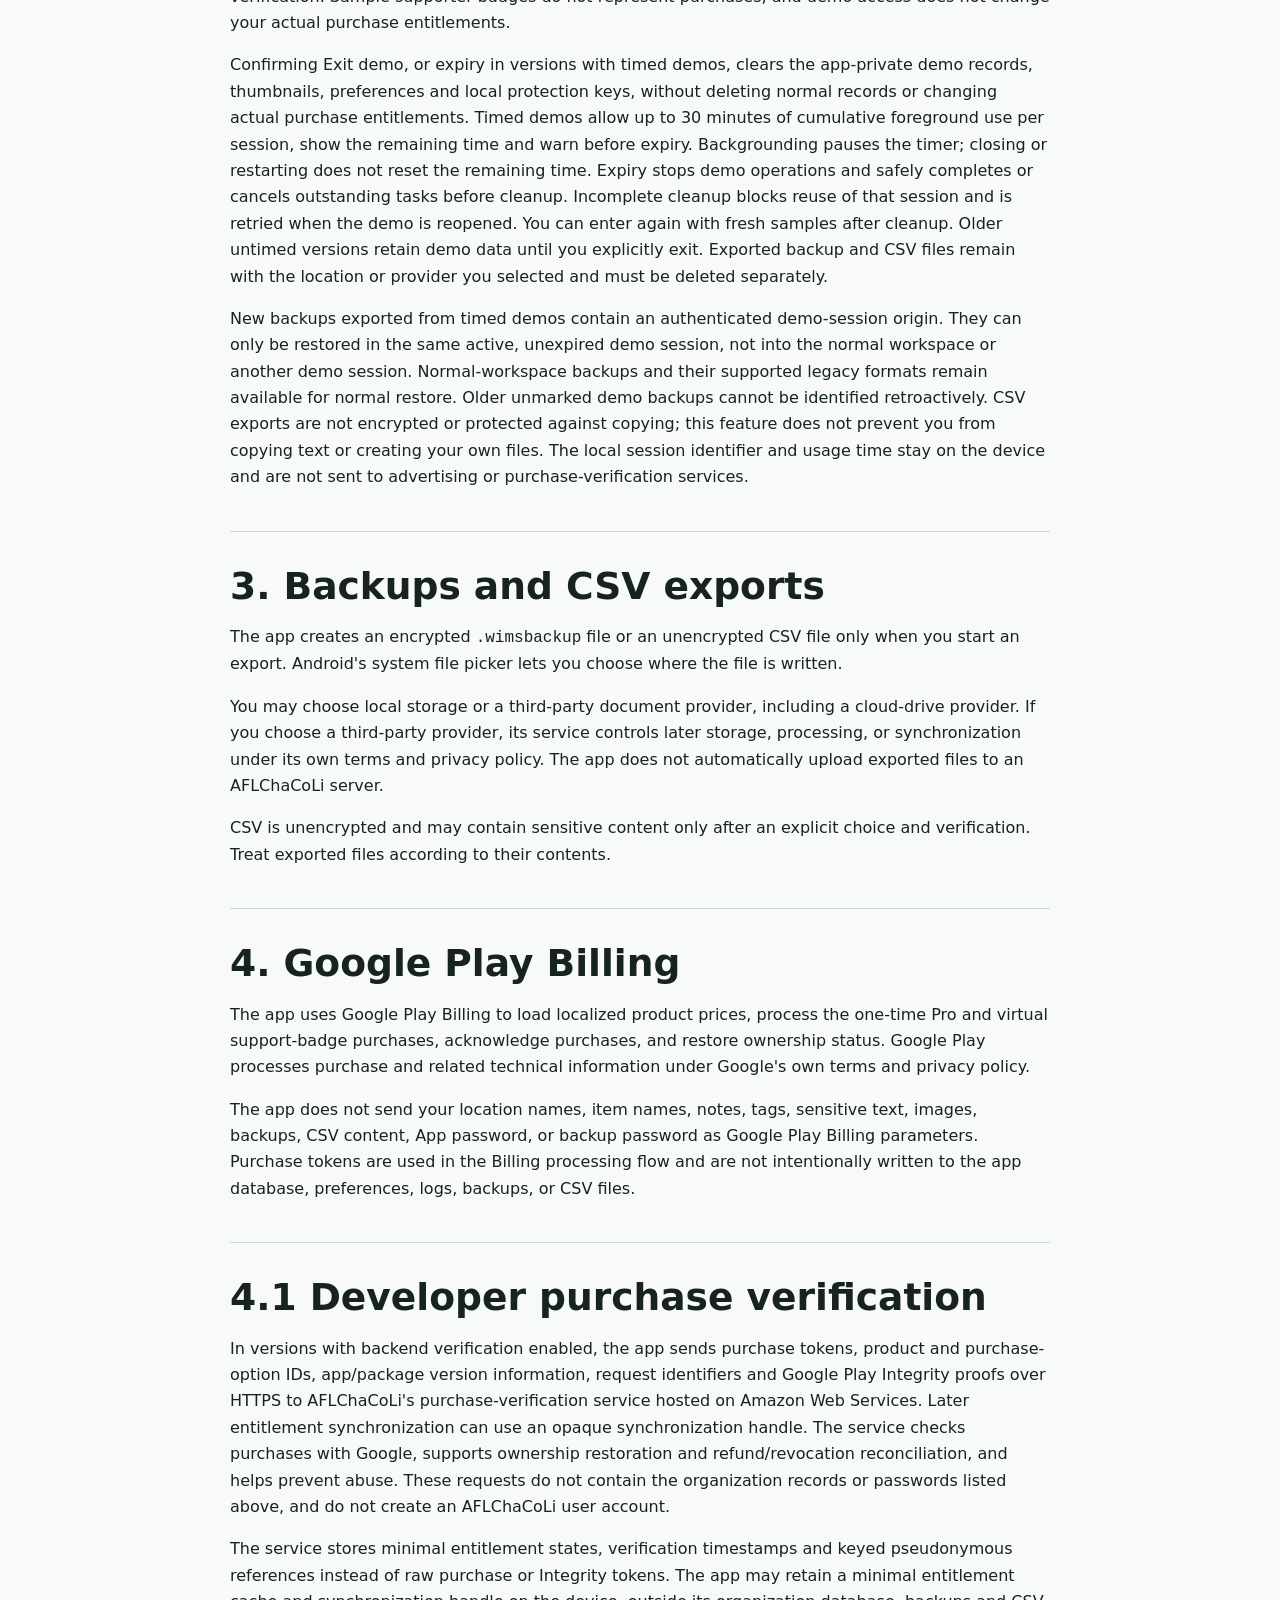
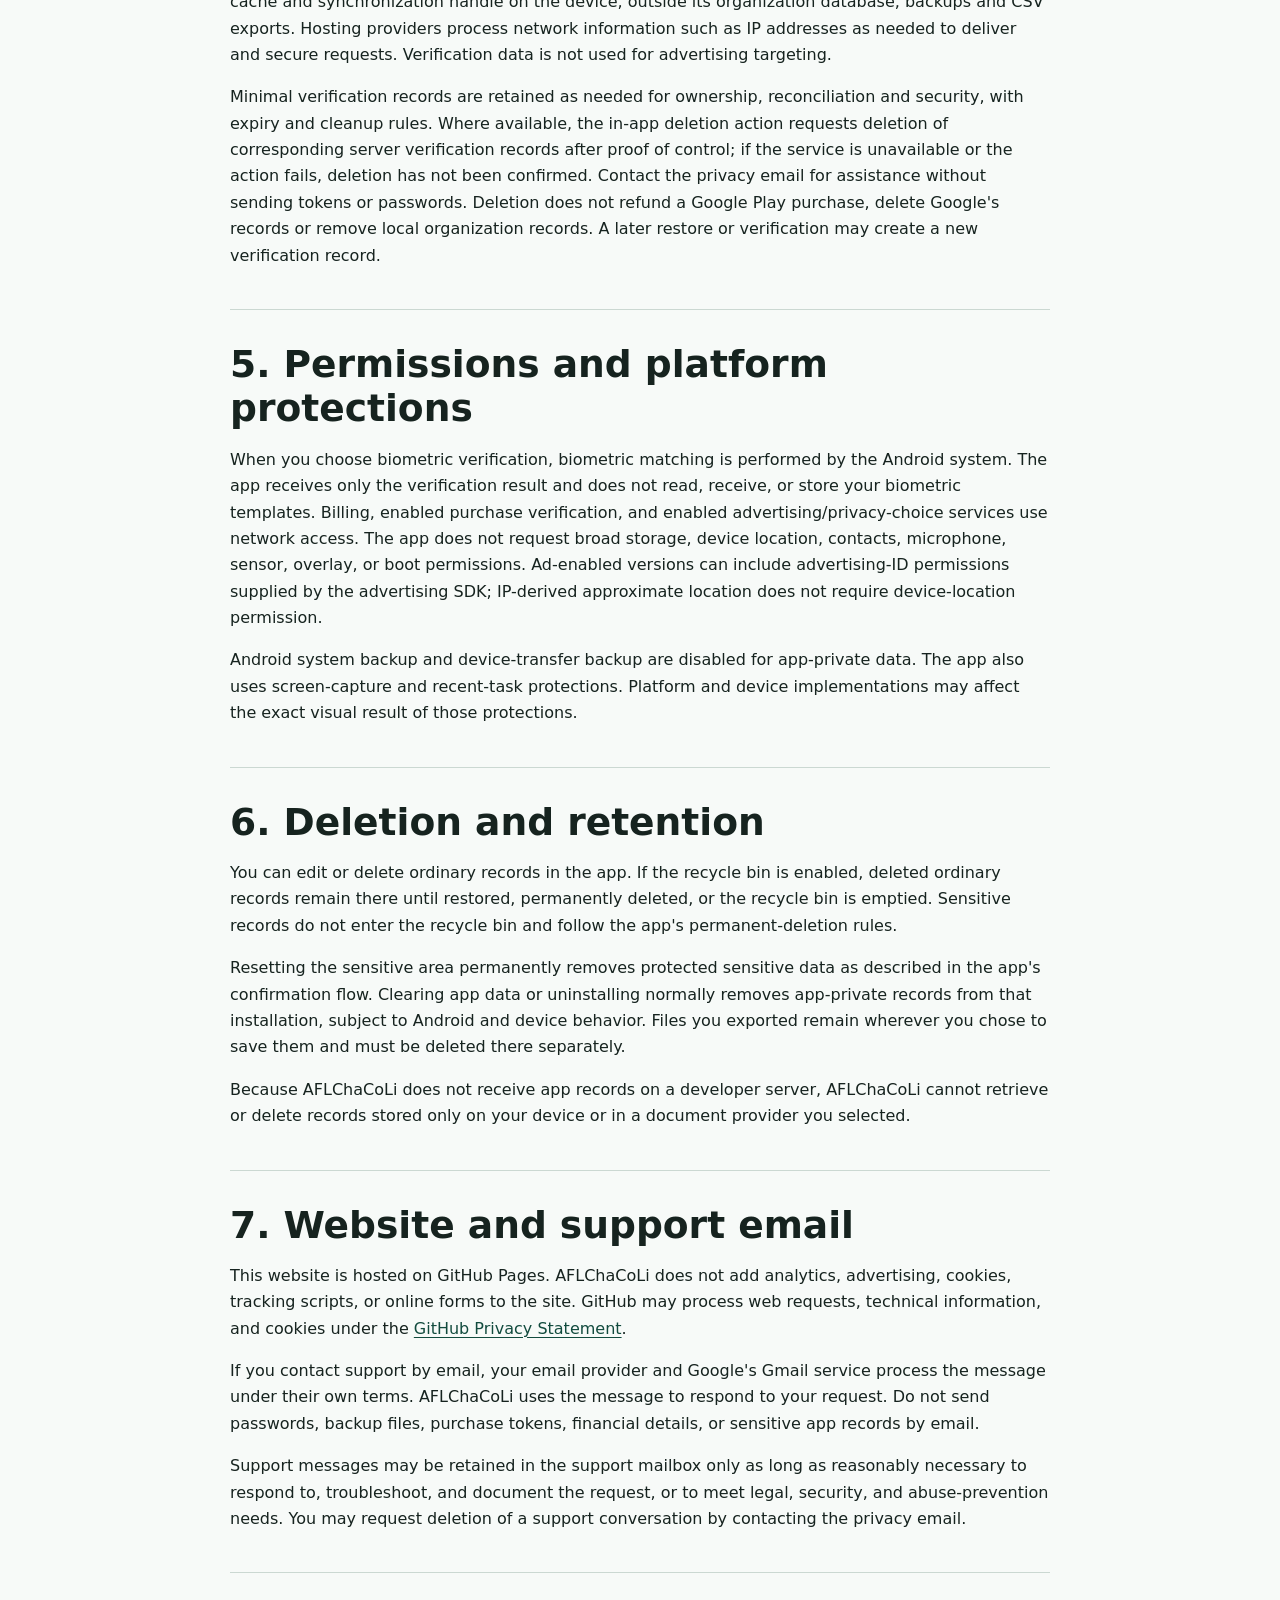
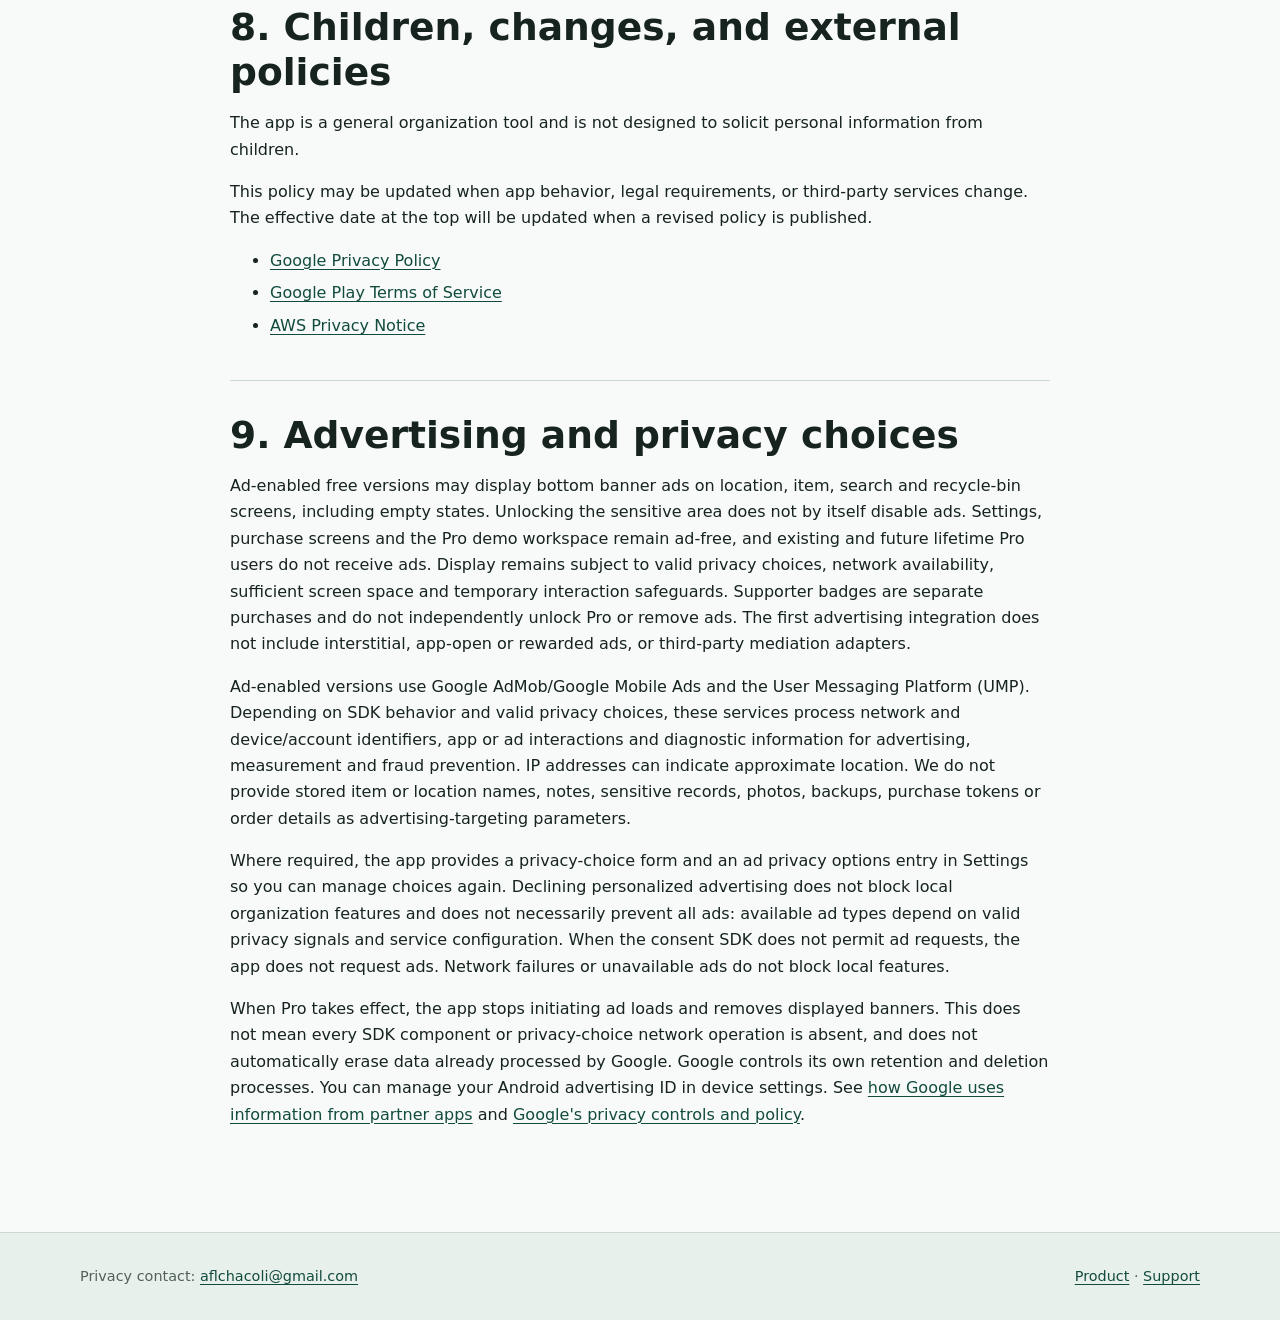
==== commit d11caf6e: "docs: clarify timed Pro demos and session-bound backups" ====
--- a/where-is-my-stuff/privacy/index.html
+++ b/where-is-my-stuff/privacy/index.html
@@ -13,11 +13,11 @@
     <a class="skip-link" href="#privacy-main-en">Skip to content</a>
     <header class="site-header"><div class="header-inner"><a class="wordmark" href="../../#en">AFL<span>ChaCoLi</span></a><nav class="site-nav" aria-label="Primary navigation"><a href="../#en">Product</a><a href="./#en">Privacy</a><a href="../support/#en">Support</a></nav></div><nav class="header-inner language-nav" aria-label="Language"><a href="#en" aria-current="true">English</a><a href="#zh-cn">简体中文</a><a href="#zh-tw">繁體中文（台灣）</a><a href="#zh-hk">繁體中文（香港）</a></nav></header>
     <main id="privacy-main-en" tabindex="-1"><div class="page-title"><div class="content narrow"><p class="eyebrow">Where Is My Stuff</p><h1>Privacy Policy</h1><p>How AFLChaCoLi handles app records, exports, purchases, and support communication.</p></div></div><div class="content narrow">
-      <p class="policy-meta"><strong>Effective date:</strong> October 6, 2026</p>
+      <p class="policy-meta"><strong>Effective date:</strong> October 8, 2026</p>
       <p>This policy covers the features enabled in your installed version. Advertising provisions apply only to ad-enabled versions; publishing this policy does not enable ads in versions that do not include them.</p>
       <section><h2>1. Scope and contact</h2><p>This policy applies to the Android app <strong>Where Is My Stuff</strong>, published by <strong>AFLChaCoLi</strong>. Privacy questions can be sent to <a href="mailto:aflchacoli@gmail.com">aflchacoli@gmail.com</a>.</p><p>The app does not provide an AFLChaCoLi account or developer-operated cloud-sync service.</p></section>
       <section><h2>2. Records stored on your device</h2><p>The app processes and stores locations, items, ordinary notes, tags, importance, sensitive item text, sensitive location notes, image thumbnails, recycle-bin information, and app preferences on your device. Sensitive text is encrypted by the app on the device.</p><p>AFLChaCoLi does not operate a server that receives these app records, and the app does not use them for an AFLChaCoLi cloud-sync service.</p></section>
-      <section><h2>2.1 Pro demo workspace</h2><p>Versions that include Try Pro provide a separate on-device workspace with fictional sample records, without a developer account or purchase. Records, thumbnails, preferences and sensitive-area protection in this workspace are separate from your normal workspace. You can edit demo records and add your own content; the same local storage, encryption and export rules described in this policy apply. Sensitive sample records are created after you set your own local demo password. Biometric verification is optional and is handled by Android as described below.</p><p>The demo workspace does not display ads, initiate real purchases or perform developer purchase verification. Sample supporter badges do not represent purchases, and demo access does not change your actual purchase entitlements.</p><p>Confirming Exit demo deletes the app-private demo records, thumbnails, preferences and local protection keys, without deleting normal-workspace records or changing actual purchase entitlements. Merely closing or restarting the app does not end the demo; its local data may remain so you can resume it. Backup and CSV files you exported remain in the location or document provider you selected and must be deleted separately. You can enter the demo again to create a fresh set of samples after exiting.</p></section>
+      <section><h2>2.1 Pro demo workspace</h2><p>Versions that include Try Pro provide a separate on-device workspace with fictional sample records, without a developer account or purchase. Records, thumbnails, preferences and sensitive-area protection in this workspace are separate from your normal workspace. You can edit demo records and add your own content; the same local storage, encryption and export rules described in this policy apply. Sensitive sample records are created after you set your own local demo password. Biometric verification is optional and is handled by Android as described below.</p><p>The demo workspace does not display ads, initiate real purchases or perform developer purchase verification. Sample supporter badges do not represent purchases, and demo access does not change your actual purchase entitlements.</p><p>Confirming Exit demo, or expiry in versions with timed demos, clears the app-private demo records, thumbnails, preferences and local protection keys, without deleting normal records or changing actual purchase entitlements. Timed demos allow up to 30 minutes of cumulative foreground use per session, show the remaining time and warn before expiry. Backgrounding pauses the timer; closing or restarting does not reset the remaining time. Expiry stops demo operations and safely completes or cancels outstanding tasks before cleanup. Incomplete cleanup blocks reuse of that session and is retried when the demo is reopened. You can enter again with fresh samples after cleanup. Older untimed versions retain demo data until you explicitly exit. Exported backup and CSV files remain with the location or provider you selected and must be deleted separately.</p><p>New backups exported from timed demos contain an authenticated demo-session origin. They can only be restored in the same active, unexpired demo session, not into the normal workspace or another demo session. Normal-workspace backups and their supported legacy formats remain available for normal restore. Older unmarked demo backups cannot be identified retroactively. CSV exports are not encrypted or protected against copying; this feature does not prevent you from copying text or creating your own files. The local session identifier and usage time stay on the device and are not sent to advertising or purchase-verification services.</p></section>
       <section><h2>3. Backups and CSV exports</h2><p>The app creates an encrypted <code>.wimsbackup</code> file or an unencrypted CSV file only when you start an export. Android's system file picker lets you choose where the file is written.</p><p>You may choose local storage or a third-party document provider, including a cloud-drive provider. If you choose a third-party provider, its service controls later storage, processing, or synchronization under its own terms and privacy policy. The app does not automatically upload exported files to an AFLChaCoLi server.</p><p>CSV is unencrypted and may contain sensitive content only after an explicit choice and verification. Treat exported files according to their contents.</p></section>
       <section><h2>4. Google Play Billing</h2><p>The app uses Google Play Billing to load localized product prices, process the one-time Pro and virtual support-badge purchases, acknowledge purchases, and restore ownership status. Google Play processes purchase and related technical information under Google's own terms and privacy policy.</p><p>The app does not send your location names, item names, notes, tags, sensitive text, images, backups, CSV content, App password, or backup password as Google Play Billing parameters. Purchase tokens are used in the Billing processing flow and are not intentionally written to the app database, preferences, logs, backups, or CSV files.</p></section>
       <section><h2>4.1 Developer purchase verification</h2><p>In versions with backend verification enabled, the app sends purchase tokens, product and purchase-option IDs, app/package version information, request identifiers and Google Play Integrity proofs over HTTPS to AFLChaCoLi's purchase-verification service hosted on Amazon Web Services. Later entitlement synchronization can use an opaque synchronization handle. The service checks purchases with Google, supports ownership restoration and refund/revocation reconciliation, and helps prevent abuse. These requests do not contain the organization records or passwords listed above, and do not create an AFLChaCoLi user account.</p><p>The service stores minimal entitlement states, verification timestamps and keyed pseudonymous references instead of raw purchase or Integrity tokens. The app may retain a minimal entitlement cache and synchronization handle on the device, outside its organization database, backups and CSV exports. Hosting providers process network information such as IP addresses as needed to deliver and secure requests. Verification data is not used for advertising targeting.</p><p>Minimal verification records are retained as needed for ownership, reconciliation and security, with expiry and cleanup rules. Where available, the in-app deletion action requests deletion of corresponding server verification records after proof of control; if the service is unavailable or the action fails, deletion has not been confirmed. Contact the privacy email for assistance without sending tokens or passwords. Deletion does not refund a Google Play purchase, delete Google's records or remove local organization records. A later restore or verification may create a new verification record.</p></section>
@@ -34,11 +34,11 @@
     <a class="skip-link" href="#privacy-main-zh-cn">跳到正文</a>
     <header class="site-header"><div class="header-inner"><a class="wordmark" href="../../#zh-cn">AFL<span>ChaCoLi</span></a><nav class="site-nav" aria-label="主导航"><a href="../#zh-cn">产品</a><a href="./#zh-cn">隐私政策</a><a href="../support/#zh-cn">支持</a></nav></div><nav class="header-inner language-nav" aria-label="语言"><a href="#en">English</a><a href="#zh-cn" aria-current="true">简体中文</a><a href="#zh-tw">繁體中文（台灣）</a><a href="#zh-hk">繁體中文（香港）</a></nav></header>
     <main id="privacy-main-zh-cn" tabindex="-1"><div class="page-title"><div class="content narrow"><p class="eyebrow">东西放哪了</p><h1>隐私政策</h1><p>AFLChaCoLi 如何处理 App 记录、文件导出、购买和支持邮件。</p></div></div><div class="content narrow">
-      <p class="policy-meta"><strong>生效日期：</strong>2026 年 10 月 6 日</p>
+      <p class="policy-meta"><strong>生效日期：</strong>2026 年 10 月 8 日</p>
       <p>本政策适用于你所安装版本中已启用的功能。广告条款仅适用于启用广告的版本；发布本政策不会使原本不含广告的版本自动启用广告。</p>
       <section><h2>1. 适用范围与联系方式</h2><p>本政策适用于由 <strong>AFLChaCoLi</strong> 发布的 Android App <strong>“东西放哪了”</strong>。隐私问题请发送至 <a href="mailto:aflchacoli@gmail.com">aflchacoli@gmail.com</a>。</p><p>本 App 不提供 AFLChaCoLi 账号或开发者自建云同步服务。</p></section>
       <section><h2>2. 保存在设备上的记录</h2><p>App 在你的设备上处理和保存位置、条目、普通备注、标签、重要程度、敏感条目正文、敏感位置备注、图片缩略图、回收站信息和 App 偏好。敏感文字由 App 在设备上加密。</p><p>AFLChaCoLi 不运营用于接收这些 App 记录的服务器，App 也不会将这些记录用于 AFLChaCoLi 自有云同步。</p></section>
-      <section><h2>2.1 Pro 体验空间</h2><p>提供“体验 Pro”功能的版本会建立独立的本地空间及虚构样例记录，无需开发者账号或购买。该空间的记录、缩略图、偏好和敏感区保护与正常空间分开。你可以编辑体验记录及添加自己的内容；本政策所述的本地存储、加密和导出规则同样适用。敏感样例在你自行设置本地体验密码后生成。生物识别验证为可选项，由 Android 按下文所述方式处理。</p><p>体验空间不展示广告，不发起真实购买或开发者购买验证。样例支持徽章不代表真实购买，体验权限不会改变你的实际购买权益。</p><p>确认“退出体验”会删除 App 私有的体验记录、缩略图、偏好和本地保护密钥，不会删除正常空间记录或改变实际购买权益。仅关闭或重启 App 不等于退出体验，本地体验数据可保留以便继续使用。已导出的备份和 CSV 文件会留在你选择的位置或文档提供程序中，需要另行删除。退出后可再次进入体验空间，建立新的初始样例。</p></section>
+      <section><h2>2.1 Pro 体验空间</h2><p>提供“体验 Pro”功能的版本会建立独立的本地空间及虚构样例记录，无需开发者账号或购买。该空间的记录、缩略图、偏好和敏感区保护与正常空间分开。你可以编辑体验记录及添加自己的内容；本政策所述的本地存储、加密和导出规则同样适用。敏感样例在你自行设置本地体验密码后生成。生物识别验证为可选项，由 Android 按下文所述方式处理。</p><p>体验空间不展示广告，不发起真实购买或开发者购买验证。样例支持徽章不代表真实购买，体验权限不会改变你的实际购买权益。</p><p>确认退出体验，或在具有限时体验的版本中到期，会清除应用私有的体验记录、缩略图、偏好及本地保护密钥，不删除正式记录、不改变真实购买权益。限时版本每轮累计前台使用最多 30 分钟，显示剩余时间并在到期前提醒；切到后台暂停计时，关闭或重启不会重置剩余时间。到期停止体验操作，并在安全完成或取消未完成任务后清理。清理未完成时不允许继续使用该会话，再次进入体验时重试清理；成功后可重新进入并创建新样例。旧的不限时版本在明确退出前会保留体验数据。已导出的备份和 CSV 文件仍保留在你选择的位置或文件提供方，需要自行另行删除。</p><p>限时体验中新导出的备份包含经过完整性验证的体验会话来源，只能在生成它的同一轮、尚未到期的体验中恢复，不能恢复到正式空间或另一轮体验。正式空间的备份和受支持的旧格式仍可正常恢复。旧的无来源标识体验备份无法追溯识别。CSV 未加密，也不具备防复制保护；该功能不能阻止你复制文字或自行制作文件。体验会话标识和使用时间只保存在本机，不发送给广告或购买验证服务。</p></section>
       <section><h2>3. 备份与 CSV 导出</h2><p>只有在你主动发起导出时，App 才会创建加密的 <code>.wimsbackup</code> 文件或未加密的 CSV 文件，并通过 Android 系统文件选择器让你指定保存位置。</p><p>你可以选择本机存储，也可以选择云盘等第三方文档提供程序。选择第三方提供程序后，文件后续的保存、处理或同步由该服务按照其条款和隐私政策负责。App 不会自动将导出文件上传到 AFLChaCoLi 服务器。</p><p>CSV 未加密；只有在你主动选择并完成验证后，CSV 才可能包含敏感内容。请根据文件内容妥善保管。</p></section>
       <section><h2>4. Google Play Billing</h2><p>App 使用 Google Play Billing 查询本地化商品价格、处理 Pro 和虚拟支持徽章的一次性购买、确认购买以及恢复所有权。购买和相关技术信息由 Google Play 按照 Google 自身条款和隐私政策处理。</p><p>App 不会把位置名称、条目名称、备注、标签、敏感文字、图片、备份、CSV、App 密码或备份密码作为 Google Play Billing 参数发送。purchase token 仅用于 Billing 处理流程，不会被 App 主动写入数据库、偏好、日志、备份或 CSV。</p></section>
       <section><h2>4.1 开发者购买验证</h2><p>在启用后端验证的版本中，App 通过 HTTPS 将购买凭据（purchase token）、商品和购买选项 ID、应用包名及版本信息、请求标识和 Google Play Integrity 完整性证明发送至 AFLChaCoLi 托管于 Amazon Web Services 的购买验证服务。后续权益同步可使用不透明的同步句柄。服务向 Google 核验购买，用于恢复所有权、核对退款撤权及防止滥用。这些请求不包含上述整理记录或密码，也不会创建 AFLChaCoLi 用户账号。</p><p>服务保存最小权益状态、验证时间和经过密钥处理的假名化引用，而不是原始购买凭据或 Integrity token。App 可在设备上保存最小权益缓存及同步句柄，独立于整理数据库、备份和 CSV。托管服务商为传输和保护请求，会处理 IP 地址等网络信息。购买验证数据不用于广告定向。</p><p>最小验证记录按维护权益、核对和安全所需保留，并采用过期及清理规则。在相关功能可用时，App 内删除操作会在验证控制权后请求删除对应服务器验证记录；如果服务不可用或操作失败，不能视为删除已完成。可通过隐私邮箱寻求帮助，但不要发送凭据或密码。删除不会退款、删除 Google 的订单记录或删除本地整理记录；后续恢复购买或重新验证可能建立新的验证记录。</p></section>
@@ -54,11 +54,11 @@
     <a class="skip-link" href="#privacy-main-zh-tw">跳至主要內容</a>
     <header class="site-header"><div class="header-inner"><a class="wordmark" href="../../#zh-tw">AFL<span>ChaCoLi</span></a><nav class="site-nav" aria-label="主要導覽"><a href="../#zh-tw">產品</a><a href="./#zh-tw">隱私權政策</a><a href="../support/#zh-tw">支援</a></nav></div><nav class="header-inner language-nav" aria-label="語言"><a href="#en">English</a><a href="#zh-cn">简体中文</a><a href="#zh-tw" aria-current="true">繁體中文（台灣）</a><a href="#zh-hk">繁體中文（香港）</a></nav></header>
     <main id="privacy-main-zh-tw" tabindex="-1"><div class="page-title"><div class="content narrow"><p class="eyebrow">東西放哪了</p><h1>隱私權政策</h1><p>AFLChaCoLi 如何處理 App 記錄、檔案匯出、購買與支援郵件。</p></div></div><div class="content narrow">
-      <p class="policy-meta"><strong>生效日期：</strong>2026 年 10 月 6 日</p>
+      <p class="policy-meta"><strong>生效日期：</strong>2026 年 10 月 8 日</p>
       <p>本政策適用於你所安裝版本中已啟用的功能。廣告條款僅適用於啟用廣告的版本；發布本政策不會讓原本不含廣告的版本自動啟用廣告。</p>
       <section><h2>1. 適用範圍與聯絡方式</h2><p>本政策適用於由 <strong>AFLChaCoLi</strong> 發布的 Android App <strong>「東西放哪了」</strong>。隱私問題請寄至 <a href="mailto:aflchacoli@gmail.com">aflchacoli@gmail.com</a>。</p><p>本 App 不提供 AFLChaCoLi 帳號或開發者自建雲端同步服務。</p></section>
       <section><h2>2. 儲存於裝置上的記錄</h2><p>App 在你的裝置上處理及儲存位置、項目、一般備註、標籤、重要程度、敏感項目文字、敏感位置備註、圖片縮圖、回收筒資訊與 App 偏好。敏感文字由 App 在裝置上加密。</p><p>AFLChaCoLi 不營運用來接收這些 App 記錄的伺服器，App 也不會將記錄用於 AFLChaCoLi 自有雲端同步。</p></section>
-      <section><h2>2.1 Pro 體驗空間</h2><p>提供「體驗 Pro」功能的版本會建立獨立的本機空間與虛構範例記錄，無須開發者帳號或購買。該空間的記錄、縮圖、偏好與敏感區保護均與一般空間分開。你可以編輯體驗記錄及加入自己的內容；本政策所述的本機儲存、加密與匯出規則同樣適用。敏感範例會在你自行設定本機體驗密碼後建立。生物辨識驗證為選用項目，由 Android 依下文所述方式處理。</p><p>體驗空間不顯示廣告、不發起實際購買或開發者購買驗證。範例支援徽章不代表實際購買，體驗權限不會改變你的實際購買權益。</p><p>確認「退出體驗」會刪除 App 私有的體驗記錄、縮圖、偏好與本機保護金鑰，不會刪除一般空間記錄或改變實際購買權益。僅關閉或重新啟動 App 不等於退出體驗，本機體驗資料可保留以便繼續使用。已匯出的備份與 CSV 檔案會留在你選擇的位置或文件提供者中，必須另外刪除。退出後可再次進入體驗空間，建立新的初始範例。</p></section>
+      <section><h2>2.1 Pro 體驗空間</h2><p>提供「體驗 Pro」功能的版本會建立獨立的本機空間與虛構範例記錄，無須開發者帳號或購買。該空間的記錄、縮圖、偏好與敏感區保護均與一般空間分開。你可以編輯體驗記錄及加入自己的內容；本政策所述的本機儲存、加密與匯出規則同樣適用。敏感範例會在你自行設定本機體驗密碼後建立。生物辨識驗證為選用項目，由 Android 依下文所述方式處理。</p><p>體驗空間不顯示廣告、不發起實際購買或開發者購買驗證。範例支援徽章不代表實際購買，體驗權限不會改變你的實際購買權益。</p><p>確認退出體驗，或在具有限時體驗的版本中到期，會清除應用程式私有的體驗記錄、縮圖、偏好及本機保護金鑰，不刪除正式記錄、不變更真實購買權益。限時版本每輪累計前景使用最多 30 分鐘，顯示剩餘時間並在到期前提醒；切換至背景暫停計時，關閉或重新啟動不會重設剩餘時間。到期停止體驗操作，並在安全完成或取消未完成工作後清理。清理未完成時不允許繼續使用該工作階段，再次進入體驗時重試清理；成功後可重新進入並建立新範例。舊的不限時版本在明確退出前會保留體驗資料。已匯出的備份和 CSV 檔案仍保留在你選擇的位置或檔案提供者，需要自行另外刪除。</p><p>限時體驗中新匯出的備份包含經過完整性驗證的體驗工作階段來源，僅能在產生它的同一輪、尚未到期體驗中還原，不能還原到正式空間或另一輪體驗。正式空間的備份和支援的舊格式仍可正常還原。舊的無來源標識體驗備份無法追溯辨識。CSV 未加密，也不具備防複製保護；此功能不能阻止你複製文字或自行製作檔案。體驗工作階段標識和使用時間僅儲存在本機，不傳送給廣告或購買驗證服務。</p></section>
       <section><h2>3. 備份與 CSV 匯出</h2><p>僅在你主動開始匯出時，App 才會建立加密的 <code>.wimsbackup</code> 檔案或未加密的 CSV，並透過 Android 系統檔案選擇器讓你指定儲存位置。</p><p>你可以選擇本機儲存空間或雲端硬碟等第三方文件提供者。選擇第三方提供者後，檔案後續的儲存、處理或同步由該服務依其條款與隱私權政策負責。App 不會自動把匯出檔案上傳至 AFLChaCoLi 伺服器。</p><p>CSV 未加密；只有在你主動選擇並完成驗證後，才可能包含敏感內容。請依檔案內容妥善保管。</p></section>
       <section><h2>4. Google Play Billing</h2><p>App 使用 Google Play Billing 查詢在地化商品價格、處理 Pro 與虛擬支援徽章的一次性購買、確認購買及恢復所有權。購買與相關技術資訊由 Google Play 依 Google 自身條款與隱私權政策處理。</p><p>App 不會將位置名稱、項目名稱、備註、標籤、敏感文字、圖片、備份、CSV、App 密碼或備份密碼作為 Google Play Billing 參數傳送。purchase token 僅用於 Billing 處理流程，不會由 App 主動寫入資料庫、偏好、日誌、備份或 CSV。</p></section>
       <section><h2>4.1 開發者購買驗證</h2><p>在啟用後端驗證的版本中，App 透過 HTTPS 將購買憑證（purchase token）、商品與購買選項 ID、應用程式套件名稱及版本資訊、請求識別碼和 Google Play Integrity 完整性證明傳送至 AFLChaCoLi 託管於 Amazon Web Services 的購買驗證服務。後續權益同步可使用不透明的同步控制代碼。服務向 Google 核驗購買，用於恢復所有權、核對退款撤權與防止濫用。這些請求不包含上述整理記錄或密碼，也不會建立 AFLChaCoLi 使用者帳號。</p><p>服務儲存最小權益狀態、驗證時間與經過金鑰處理的假名化參照，而非原始購買憑證或 Integrity token。App 可在裝置上儲存最小權益快取及同步控制代碼，獨立於整理資料庫、備份與 CSV。託管服務商為傳輸及保護請求，會處理 IP 位址等網路資訊。購買驗證資料不用於廣告定向。</p><p>最小驗證記錄依維護權益、核對與安全所需保留，並採用到期及清理規則。在相關功能可用時，App 內刪除操作會在驗證控制權後要求刪除對應伺服器驗證記錄；若服務不可用或操作失敗，不能視為刪除已完成。可透過隱私聯絡信箱尋求協助，但不要傳送憑證或密碼。刪除不會退款、刪除 Google 的訂單記錄或刪除本機整理記錄；後續恢復購買或重新驗證可能建立新的驗證記錄。</p></section>
@@ -74,11 +74,11 @@
     <a class="skip-link" href="#privacy-main-zh-hk">跳至主要內容</a>
     <header class="site-header"><div class="header-inner"><a class="wordmark" href="../../#zh-hk">AFL<span>ChaCoLi</span></a><nav class="site-nav" aria-label="主要導覽"><a href="../#zh-hk">產品</a><a href="./#zh-hk">私隱政策</a><a href="../support/#zh-hk">支援</a></nav></div><nav class="header-inner language-nav" aria-label="語言"><a href="#en">English</a><a href="#zh-cn">简体中文</a><a href="#zh-tw">繁體中文（台灣）</a><a href="#zh-hk" aria-current="true">繁體中文（香港）</a></nav></header>
     <main id="privacy-main-zh-hk" tabindex="-1"><div class="page-title"><div class="content narrow"><p class="eyebrow">東西放哪了</p><h1>私隱政策</h1><p>AFLChaCoLi 如何處理 App 記錄、檔案匯出、購買及支援電郵。</p></div></div><div class="content narrow">
-      <p class="policy-meta"><strong>生效日期：</strong>2026 年 10 月 6 日</p>
+      <p class="policy-meta"><strong>生效日期：</strong>2026 年 10 月 8 日</p>
       <p>本政策適用於你所安裝版本中已啟用的功能。廣告條款只適用於啟用廣告的版本；發佈本政策不會令原本不含廣告的版本自動啟用廣告。</p>
       <section><h2>1. 適用範圍及聯絡方式</h2><p>本政策適用於由 <strong>AFLChaCoLi</strong> 發佈的 Android App <strong>「東西放哪了」</strong>。私隱問題請電郵至 <a href="mailto:aflchacoli@gmail.com">aflchacoli@gmail.com</a>。</p><p>本 App 不提供 AFLChaCoLi 帳戶或開發者自建雲端同步服務。</p></section>
       <section><h2>2. 儲存於裝置上的記錄</h2><p>App 在你的裝置上處理及儲存位置、項目、一般備註、標籤、重要程度、敏感項目文字、敏感位置備註、圖片縮圖、回收站資料及 App 偏好。敏感文字由 App 在裝置上加密。</p><p>AFLChaCoLi 不營運用作接收這些 App 記錄的伺服器，App 亦不會將記錄用作 AFLChaCoLi 自有雲端同步。</p></section>
-      <section><h2>2.1 Pro 體驗空間</h2><p>提供「體驗 Pro」功能的版本會建立獨立的本機空間及虛構範例記錄，毋須開發者帳戶或購買。該空間的記錄、縮圖、偏好及敏感區保護均與一般空間分開。你可以編輯體驗記錄及加入自己的內容；本政策所述的本機儲存、加密及匯出規則同樣適用。敏感範例會在你自行設定本機體驗密碼後建立。生物識別驗證屬可選項目，由 Android 按下文所述方式處理。</p><p>體驗空間不顯示廣告、不發起實際購買或開發者購買驗證。範例支援徽章不代表實際購買，體驗權限不會改變你的實際購買權益。</p><p>確認「退出體驗」會刪除 App 私有的體驗記錄、縮圖、偏好及本機保護金鑰，不會刪除一般空間記錄或改變實際購買權益。只關閉或重新啟動 App 不等於退出體驗，本機體驗資料可保留以便繼續使用。已匯出的備份及 CSV 檔案會留在你選擇的位置或文件提供者中，必須另外刪除。退出後可再次進入體驗空間，建立新的初始範例。</p></section>
+      <section><h2>2.1 Pro 體驗空間</h2><p>提供「體驗 Pro」功能的版本會建立獨立的本機空間及虛構範例記錄，毋須開發者帳戶或購買。該空間的記錄、縮圖、偏好及敏感區保護均與一般空間分開。你可以編輯體驗記錄及加入自己的內容；本政策所述的本機儲存、加密及匯出規則同樣適用。敏感範例會在你自行設定本機體驗密碼後建立。生物識別驗證屬可選項目，由 Android 按下文所述方式處理。</p><p>體驗空間不顯示廣告、不發起實際購買或開發者購買驗證。範例支援徽章不代表實際購買，體驗權限不會改變你的實際購買權益。</p><p>確認退出體驗，或在具有限時體驗的版本中到期，會清除應用程式私有的體驗記錄、縮圖、偏好及本機保護金鑰，不刪除正式記錄、不變更真實購買權益。限時版本每輪累計前景使用最多 30 分鐘，顯示剩餘時間並在到期前提醒；切換至背景暫停計時，關閉或重新啟動不會重設剩餘時間。到期停止體驗操作，並在安全完成或取消未完成工作後清理。清理未完成時不允許繼續使用該工作階段，再次進入體驗時重試清理；成功後可重新進入並建立新範例。舊的不限時版本在明確退出前會保留體驗資料。已匯出的備份和 CSV 檔案仍保留在你選擇的位置或檔案提供者，需要自行另外刪除。</p><p>限時體驗中新匯出的備份包含經過完整性驗證的體驗工作階段來源，只可在產生它的同一輪、尚未到期體驗中還原，不能還原到正式空間或另一輪體驗。正式空間的備份和支援的舊格式仍可正常還原。舊的無來源標識體驗備份無法追溯辨識。CSV 未加密，也不具備防複製保護；此功能不能阻止你複製文字或自行製作檔案。體驗工作階段標識和使用時間只儲存在本機，不傳送給廣告或購買驗證服務。</p></section>
       <section><h2>3. 備份及 CSV 匯出</h2><p>只在你主動開始匯出時，App 才會建立加密的 <code>.wimsbackup</code> 檔案或未加密的 CSV，並透過 Android 系統檔案選擇器讓你指定儲存位置。</p><p>你可以選擇本機儲存空間或雲端硬碟等第三方文件提供者。選擇第三方提供者後，檔案其後的儲存、處理或同步由該服務按其條款及私隱政策負責。App 不會自動把匯出檔案上載至 AFLChaCoLi 伺服器。</p><p>CSV 並未加密；只有在你主動選擇並完成驗證後，才可能包含敏感內容。請按檔案內容妥善保管。</p></section>
       <section><h2>4. Google Play Billing</h2><p>App 使用 Google Play Billing 查詢本地化商品價格、處理 Pro 及虛擬支援徽章的一次性購買、確認購買及恢復所有權。購買及相關技術資料由 Google Play 按 Google 自身條款及私隱政策處理。</p><p>App 不會將位置名稱、項目名稱、備註、標籤、敏感文字、圖片、備份、CSV、App 密碼或備份密碼作為 Google Play Billing 參數傳送。purchase token 只用於 Billing 處理流程，不會由 App 主動寫入資料庫、偏好、日誌、備份或 CSV。</p></section>
       <section><h2>4.1 開發者購買驗證</h2><p>在啟用後端驗證的版本中，App 透過 HTTPS 將購買憑證（purchase token）、商品及購買選項 ID、應用程式套件名稱及版本資料、請求識別碼和 Google Play Integrity 完整性證明傳送至 AFLChaCoLi 託管於 Amazon Web Services 的購買驗證服務。其後權益同步可使用不透明的同步代碼。服務向 Google 核驗購買，用作恢復所有權、核對退款撤權及防止濫用。這些請求不包含上述整理記錄或密碼，亦不會建立 AFLChaCoLi 使用者帳戶。</p><p>服務儲存最小權益狀態、驗證時間及經金鑰處理的假名化參照，而非原始購買憑證或 Integrity token。App 可在裝置上儲存最小權益快取及同步代碼，獨立於整理資料庫、備份及 CSV。託管服務商為傳輸及保護請求，會處理 IP 位址等網絡資料。購買驗證資料不用作廣告定向。</p><p>最小驗證記錄按維護權益、核對及安全所需保留，並採用到期及清理規則。在相關功能可用時，App 內刪除操作會在驗證控制權後要求刪除對應伺服器驗證記錄；如服務不可用或操作失敗，不能視為刪除已完成。可透過私隱聯絡電郵尋求協助，但不要傳送憑證或密碼。刪除不會退款、刪除 Google 的訂單記錄或刪除本機整理記錄；其後恢復購買或重新驗證可能建立新的驗證記錄。</p></section>
